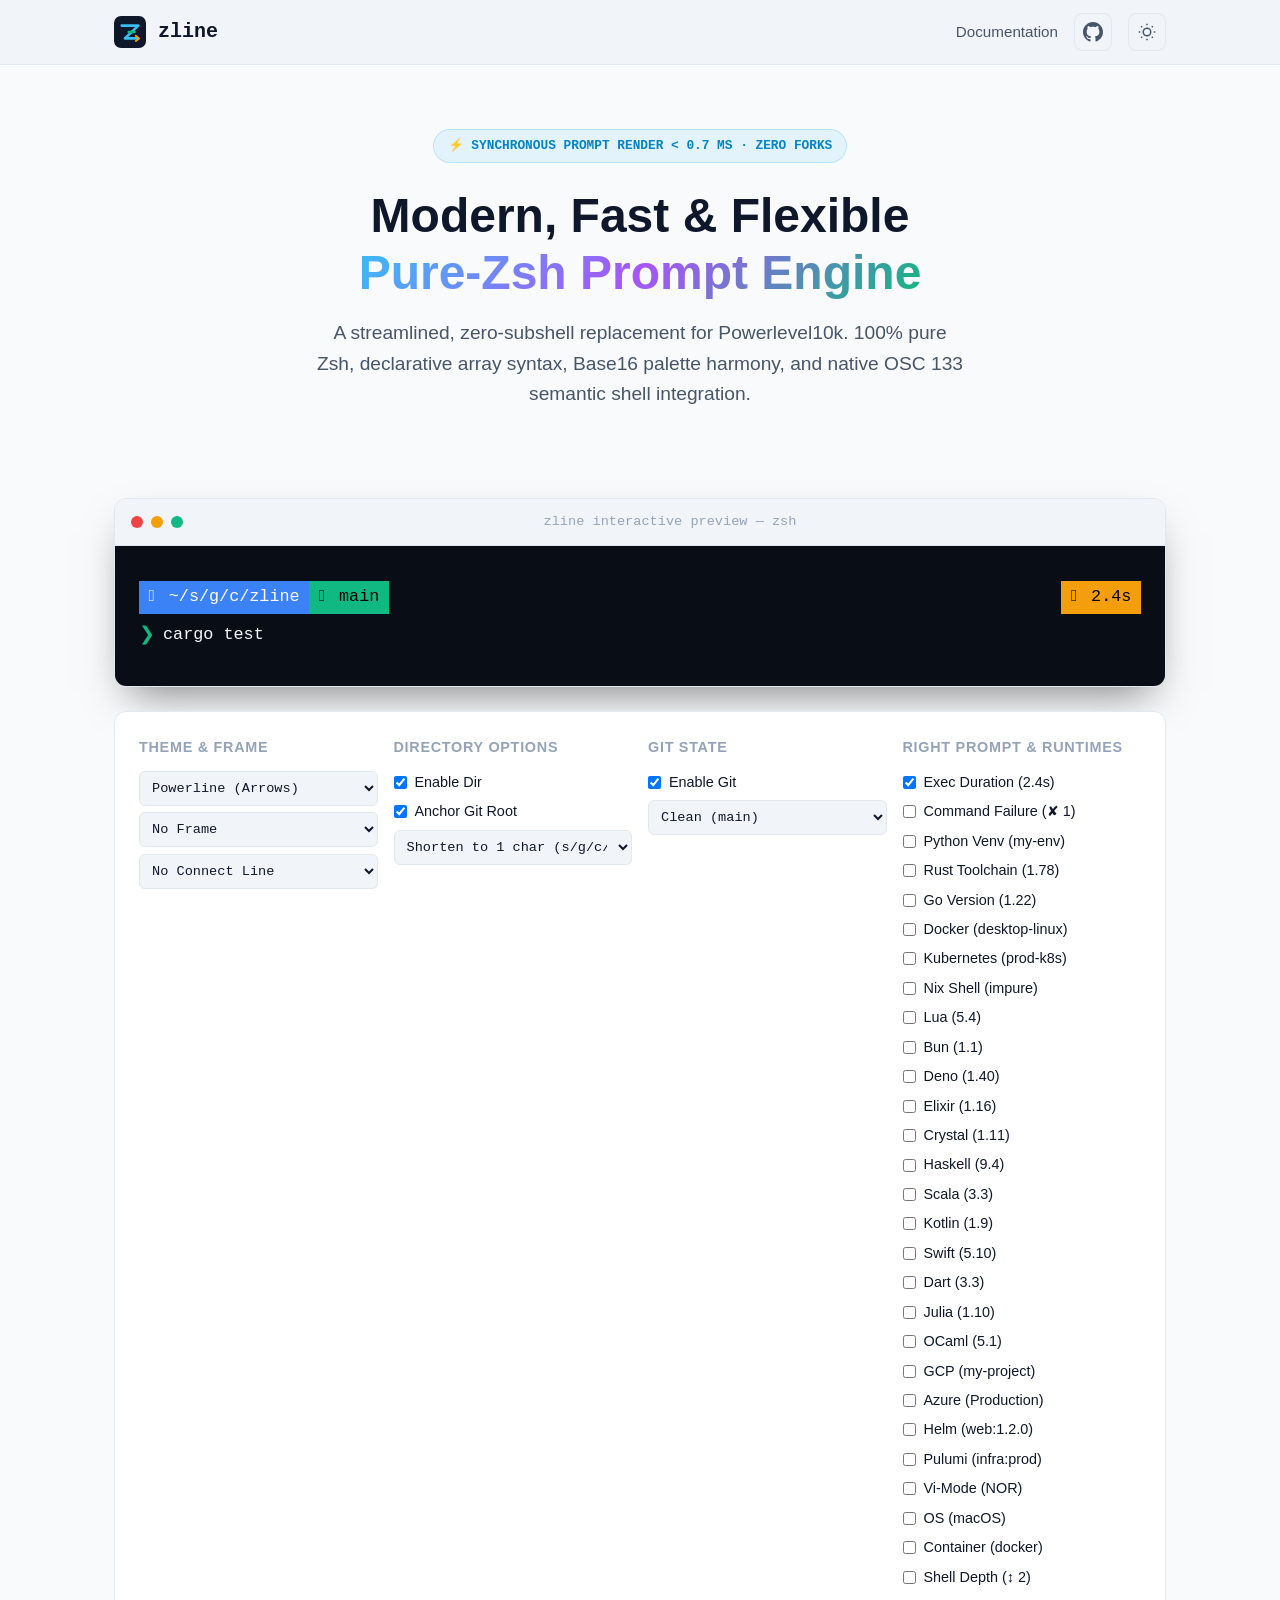
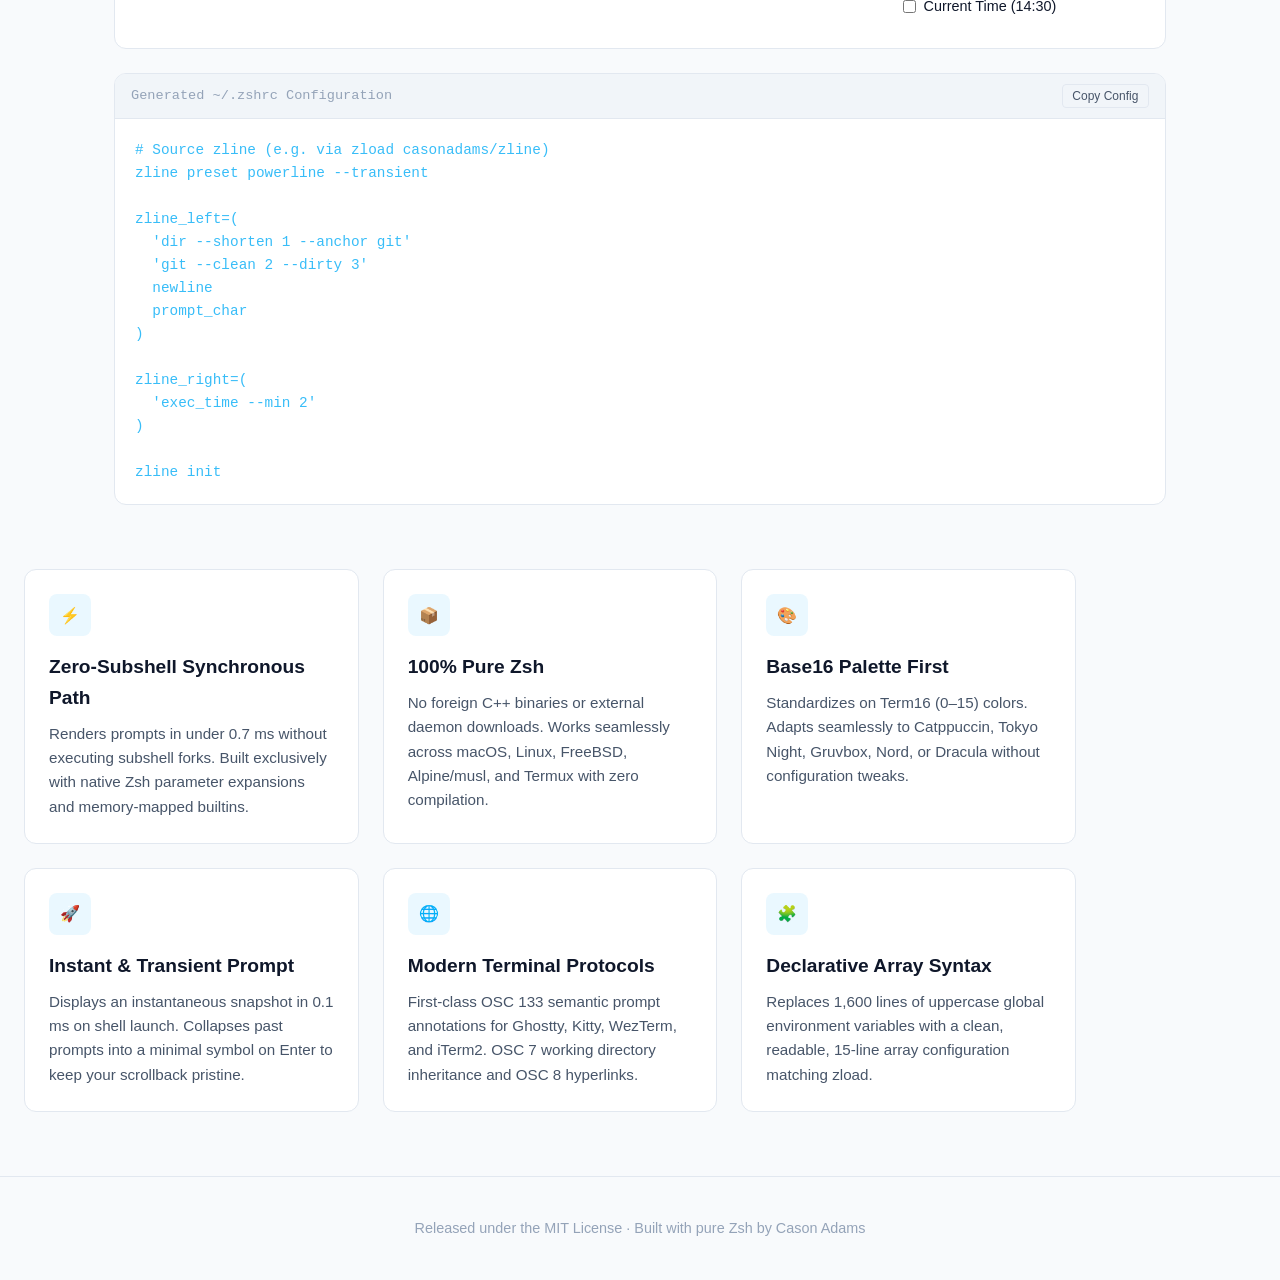
==== www/index.html @ 94952687 "feat(segments): implement helm and pulumi cloud-native infrastructure segments" ====
<!DOCTYPE html>
<html lang="en" data-theme="dark">
<head>
  <meta charset="UTF-8">
  <meta name="viewport" content="width=device-width, initial-scale=1.0">
  <title>zline · Fast, Modern, Pure-Zsh Prompt Engine</title>
  <meta name="description" content="Ultra-fast, flexible, pure-Zsh replacement for Powerlevel10k. Sub-millisecond synchronous rendering, zero subshell forks, Base16 palette, declarative zload-style config, and native OSC 133/7/8 integration.">
  <link rel="icon" type="image/svg+xml" href="favicon.svg">
  <link rel="stylesheet" href="css/style.css">
  <script>
    (function() {
      const saved = localStorage.getItem("zline:theme");
      const prefersDark = window.matchMedia("(prefers-color-scheme: dark)").matches;
      document.documentElement.dataset.theme = saved || (prefersDark ? "dark" : "light");
    })();
  </script>
</head>
<body>
  <!-- Navigation -->
  <nav class="navbar">
    <div class="container navbar-inner">
      <a href="#" class="brand">
        <svg class="brand-icon" viewBox="0 0 100 100" fill="none">
          <rect width="100" height="100" rx="22" fill="#0f172a"/>
          <path d="M24 30H76L34 70H76" stroke="#38bdf8" stroke-width="8" stroke-linecap="round" stroke-linejoin="round"/>
          <path d="M46 50L64 50" stroke="#10b981" stroke-width="8" stroke-linecap="round"/>
          <path d="M68 62L78 70L68 78" stroke="#f59e0b" stroke-width="6" stroke-linecap="round" stroke-linejoin="round"/>
        </svg>
        <span>zline</span>
      </a>

      <div class="nav-actions">
        <a href="docs.html" class="nav-link">Documentation</a>
        <a href="https://github.com/casonadams/zline" target="_blank" rel="noopener" class="btn-icon" aria-label="GitHub">
          <svg width="20" height="20" viewBox="0 0 24 24" fill="currentColor"><path d="M12 0c-6.626 0-12 5.373-12 12 0 5.302 3.438 9.8 8.207 11.387.599.111.793-.261.793-.577v-2.234c-3.338.726-4.033-1.416-4.033-1.416-.546-1.387-1.333-1.756-1.333-1.756-1.089-.745.083-.729.083-.729 1.205.084 1.839 1.237 1.839 1.237 1.07 1.834 2.807 1.304 3.492.997.107-.775.418-1.305.762-1.604-2.665-.305-5.467-1.334-5.467-5.931 0-1.311.469-2.381 1.236-3.221-.124-.303-.535-1.524.117-3.176 0 0 1.008-.322 3.301 1.23.957-.266 1.983-.399 3.003-.404 1.02.005 2.047.138 3.006.404 2.291-1.552 3.297-1.23 3.297-1.23.653 1.653.242 2.874.118 3.176.77.84 1.235 1.911 1.235 3.221 0 4.609-2.807 5.624-5.479 5.921.43.372.823 1.102.823 2.222v3.293c0 .319.192.694.801.576 4.765-1.589 8.199-6.086 8.199-11.386 0-6.627-5.373-12-12-12z"/></svg>
        </a>
        <button id="themeToggle" class="btn-icon" aria-label="Toggle Theme">
          <svg width="18" height="18" viewBox="0 0 24 24" fill="none" stroke="currentColor" stroke-width="2"><circle cx="12" cy="12" r="5"/><line x1="12" y1="1" x2="12" y2="3"/><line x1="12" y1="21" x2="12" y2="23"/><line x1="4.22" y1="4.22" x2="5.64" y2="5.64"/><line x1="18.36" y1="18.36" x2="19.78" y2="19.78"/><line x1="1" y1="12" x2="3" y2="12"/><line x1="21" y1="12" x2="23" y2="12"/><line x1="4.22" y1="19.78" x2="5.64" y2="18.36"/><line x1="18.36" y1="5.64" x2="19.78" y2="4.22"/></svg>
        </button>
      </div>
    </div>
  </nav>

  <!-- Hero Section -->
  <header class="hero">
    <div class="container">
      <div class="badge">
        <span>⚡ SYNCHRONOUS PROMPT RENDER &lt; 0.7 MS · ZERO FORKS</span>
      </div>
      <h1>
        Modern, Fast & Flexible<br>
        <span class="gradient-text">Pure-Zsh Prompt Engine</span>
      </h1>
      <p>
        A streamlined, zero-subshell replacement for Powerlevel10k. 100% pure Zsh, declarative array syntax, Base16 palette harmony, and native OSC 133 semantic shell integration.
      </p>
    </div>
  </header>

  <!-- Interactive Prompt Playground -->
  <section class="playground-section container">
    <div class="terminal-window">
      <div class="terminal-bar">
        <span class="dot dot-red"></span>
        <span class="dot dot-yellow"></span>
        <span class="dot dot-green"></span>
        <span class="terminal-title">zline interactive preview — zsh</span>
      </div>
      <div class="terminal-body" id="promptPreview">
        <!-- Rendered dynamically via JS -->
      </div>
    </div>

    <!-- Playground Controls -->
    <div class="controls-grid">
      <div class="control-group">
        <h3>Theme & Frame</h3>
        <select id="presetSelect">
          <option value="powerline" selected>Powerline (Arrows)</option>
          <option value="lean">Lean (Flat & Minimal)</option>
          <option value="rainbow">Rainbow (High Contrast)</option>
          <option value="pure">Pure (Clean 2-Line)</option>
        </select>
        <select id="frameSelect" style="margin-top:0.4rem;">
          <option value="none" selected>No Frame</option>
          <option value="left">Left Frame (╭─ ╰─)</option>
          <option value="full">Full Frame</option>
        </select>
        <select id="connectSelect" style="margin-top:0.4rem;">
          <option value="none" selected>No Connect Line</option>
          <option value="dots">Dots (····)</option>
          <option value="line">Solid Line (───)</option>
        </select>
      </div>

      <div class="control-group">
        <h3>Directory Options</h3>
        <label><input type="checkbox" id="optDir" checked> Enable Dir</label>
        <label><input type="checkbox" id="optAnchor" checked> Anchor Git Root</label>
        <select id="dirShorten">
          <option value="1" selected>Shorten to 1 char (s/g/c/zline)</option>
          <option value="0">Full Path (no shortening)</option>
          <option value="2">Prefix 2 chars (sr/gi/ca/zline)</option>
        </select>
      </div>

      <div class="control-group">
        <h3>Git State</h3>
        <label><input type="checkbox" id="optGit" checked> Enable Git</label>
        <select id="gitState">
          <option value="clean" selected>Clean (main)</option>
          <option value="dirty">Dirty (+1 !2 ?1)</option>
          <option value="ahead">Ahead of remote (main ⇡2)</option>
        </select>
      </div>

      <div class="control-group">
        <h3>Right Prompt & Runtimes</h3>
        <label><input type="checkbox" id="optExec" checked> Exec Duration (2.4s)</label>
        <label><input type="checkbox" id="optStatus"> Command Failure (✘ 1)</label>
        <label><input type="checkbox" id="optVenv"> Python Venv (my-env)</label>
        <label><input type="checkbox" id="optRust"> Rust Toolchain (1.78)</label>
        <label><input type="checkbox" id="optGo"> Go Version (1.22)</label>
        <label><input type="checkbox" id="optDocker"> Docker (desktop-linux)</label>
        <label><input type="checkbox" id="optK8s"> Kubernetes (prod-k8s)</label>
        <label><input type="checkbox" id="optNix"> Nix Shell (impure)</label>
        <label><input type="checkbox" id="optLua"> Lua (5.4)</label>
        <label><input type="checkbox" id="optBun"> Bun (1.1)</label>
        <label><input type="checkbox" id="optDeno"> Deno (1.40)</label>
        <label><input type="checkbox" id="optElixir"> Elixir (1.16)</label>
        <label><input type="checkbox" id="optCrystal"> Crystal (1.11)</label>
        <label><input type="checkbox" id="optHaskell"> Haskell (9.4)</label>
        <label><input type="checkbox" id="optScala"> Scala (3.3)</label>
        <label><input type="checkbox" id="optKotlin"> Kotlin (1.9)</label>
        <label><input type="checkbox" id="optSwift"> Swift (5.10)</label>
        <label><input type="checkbox" id="optDart"> Dart (3.3)</label>
        <label><input type="checkbox" id="optJulia"> Julia (1.10)</label>
        <label><input type="checkbox" id="optOcaml"> OCaml (5.1)</label>
        <label><input type="checkbox" id="optGcp"> GCP (my-project)</label>
        <label><input type="checkbox" id="optAzure"> Azure (Production)</label>
        <label><input type="checkbox" id="optHelm"> Helm (web:1.2.0)</label>
        <label><input type="checkbox" id="optPulumi"> Pulumi (infra:prod)</label>
        <label><input type="checkbox" id="optViMode"> Vi-Mode (NOR)</label>
        <label><input type="checkbox" id="optOs"> OS (macOS)</label>
        <label><input type="checkbox" id="optContainer"> Container (docker)</label>
        <label><input type="checkbox" id="optShlvl"> Shell Depth (↕ 2)</label>
        <label><input type="checkbox" id="optTime"> Current Time (14:30)</label>
      </div>
    </div>

    <!-- Generated Config Output -->
    <div class="code-box">
      <div class="code-header">
        <span>Generated ~/.zshrc Configuration</span>
        <button class="copy-btn" id="copyBtn">Copy Config</button>
      </div>
      <div class="code-content" id="configCode"></div>
    </div>
  </section>

  <!-- Features Grid -->
  <section class="container features-grid">
    <div class="feature-card">
      <div class="feature-icon">⚡</div>
      <h3>Zero-Subshell Synchronous Path</h3>
      <p>Renders prompts in under 0.7 ms without executing subshell forks. Built exclusively with native Zsh parameter expansions and memory-mapped builtins.</p>
    </div>

    <div class="feature-card">
      <div class="feature-icon">📦</div>
      <h3>100% Pure Zsh</h3>
      <p>No foreign C++ binaries or external daemon downloads. Works seamlessly across macOS, Linux, FreeBSD, Alpine/musl, and Termux with zero compilation.</p>
    </div>

    <div class="feature-card">
      <div class="feature-icon">🎨</div>
      <h3>Base16 Palette First</h3>
      <p>Standardizes on Term16 (0–15) colors. Adapts seamlessly to Catppuccin, Tokyo Night, Gruvbox, Nord, or Dracula without configuration tweaks.</p>
    </div>

    <div class="feature-card">
      <div class="feature-icon">🚀</div>
      <h3>Instant & Transient Prompt</h3>
      <p>Displays an instantaneous snapshot in 0.1 ms on shell launch. Collapses past prompts into a minimal symbol on Enter to keep your scrollback pristine.</p>
    </div>

    <div class="feature-card">
      <div class="feature-icon">🌐</div>
      <h3>Modern Terminal Protocols</h3>
      <p>First-class OSC 133 semantic prompt annotations for Ghostty, Kitty, WezTerm, and iTerm2. OSC 7 working directory inheritance and OSC 8 hyperlinks.</p>
    </div>

    <div class="feature-card">
      <div class="feature-icon">🧩</div>
      <h3>Declarative Array Syntax</h3>
      <p>Replaces 1,600 lines of uppercase global environment variables with a clean, readable, 15-line array configuration matching zload.</p>
    </div>
  </section>

  <!-- Footer -->
  <footer>
    <div class="container">
      <p>Released under the MIT License · Built with pure Zsh by Cason Adams</p>
    </div>
  </footer>

  <!-- Playground Script -->
  <script>
    const themeToggle = document.getElementById("themeToggle");
    themeToggle.addEventListener("click", () => {
      const current = document.documentElement.dataset.theme;
      const next = current === "dark" ? "light" : "dark";
      document.documentElement.dataset.theme = next;
      localStorage.setItem("zline:theme", next);
    });

    const presetSelect = document.getElementById("presetSelect");
    const frameSelect = document.getElementById("frameSelect");
    const connectSelect = document.getElementById("connectSelect");
    const optDir = document.getElementById("optDir");
    const optAnchor = document.getElementById("optAnchor");
    const dirShorten = document.getElementById("dirShorten");
    const optGit = document.getElementById("optGit");
    const gitState = document.getElementById("gitState");
    const optExec = document.getElementById("optExec");
    const optStatus = document.getElementById("optStatus");
    const optVenv = document.getElementById("optVenv");
    const optRust = document.getElementById("optRust");
    const optGo = document.getElementById("optGo");
    const optDocker = document.getElementById("optDocker");
    const optK8s = document.getElementById("optK8s");
    const optNix = document.getElementById("optNix");
    const optLua = document.getElementById("optLua");
    const optBun = document.getElementById("optBun");
    const optDeno = document.getElementById("optDeno");
    const optElixir = document.getElementById("optElixir");
    const optCrystal = document.getElementById("optCrystal");
    const optHaskell = document.getElementById("optHaskell");
    const optScala = document.getElementById("optScala");
    const optKotlin = document.getElementById("optKotlin");
    const optSwift = document.getElementById("optSwift");
    const optDart = document.getElementById("optDart");
    const optJulia = document.getElementById("optJulia");
    const optOcaml = document.getElementById("optOcaml");
    const optGcp = document.getElementById("optGcp");
    const optAzure = document.getElementById("optAzure");
    const optHelm = document.getElementById("optHelm");
    const optPulumi = document.getElementById("optPulumi");
    const optViMode = document.getElementById("optViMode");
    const optOs = document.getElementById("optOs");
    const optContainer = document.getElementById("optContainer");
    const optShlvl = document.getElementById("optShlvl");
    const optTime = document.getElementById("optTime");
    const promptPreview = document.getElementById("promptPreview");
    const configCode = document.getElementById("configCode");
    const copyBtn = document.getElementById("copyBtn");

    function updatePreview() {
      const preset = presetSelect.value;
      const isPowerline = preset === "powerline" || preset === "rainbow";
      const isLean = preset === "lean" || preset === "pure";

      let dirText = "~/src/github.com/casonadams/zline";
      if (dirShorten.value === "1") {
        dirText = optAnchor.checked ? "~/s/g/c/zline" : "~/s/g/c/z";
      } else if (dirShorten.value === "2") {
        dirText = optAnchor.checked ? "~/sr/gi/ca/zline" : "~/sr/gi/ca/zl";
      }

      let gitText = "main";
      let gitClass = "";
      if (gitState.value === "dirty") {
        gitText = "main +1 !2 ?1";
        gitClass = "dirty";
      } else if (gitState.value === "ahead") {
        gitText = "main ⇡2";
      }

      let leftHtml = "";
      let rightHtml = "";

      if (isPowerline) {
        if (optDir.checked) {
          leftHtml += `<span class="seg seg-dir">  ${dirText}</span>`;
        }
        if (optGit.checked) {
          leftHtml += `<span class="seg seg-git ${gitClass}">  ${gitText}</span>`;
        }
        if (optRust.checked) {
          rightHtml += `<span class="seg" style="background:#ef4444;color:#fff">🦀 1.78</span>`;
        }
        if (optGo.checked) {
          rightHtml += `<span class="seg" style="background:#06b6d4;color:#000">🐹 1.22</span>`;
        }
        if (optVenv.checked) {
          rightHtml += `<span class="seg seg-venv">🐍 my-env</span>`;
        }
        if (optDocker.checked) {
          rightHtml += `<span class="seg" style="background:#3b82f6;color:#fff">󰡨 swarm</span>`;
        }
        if (optK8s.checked) {
          rightHtml += `<span class="seg" style="background:#06b6d4;color:#000">⎈ prod-k8s</span>`;
        }
        if (optNix.checked) {
          rightHtml += `<span class="seg" style="background:#06b6d4;color:#000"> impure</span>`;
        }
        if (optLua.checked) {
          rightHtml += `<span class="seg" style="background:#3b82f6;color:#fff"> 5.4</span>`;
        }
        if (optBun.checked) {
          rightHtml += `<span class="seg" style="background:#f1f5f9;color:#000">🥟 1.1</span>`;
        }
        if (optDeno.checked) {
          rightHtml += `<span class="seg" style="background:#10b981;color:#000">🦕 1.40</span>`;
        }
        if (optElixir.checked) {
          rightHtml += `<span class="seg" style="background:#a855f7;color:#fff"> 1.16</span>`;
        }
        if (optCrystal.checked) {
          rightHtml += `<span class="seg" style="background:#f1f5f9;color:#000"> 1.11</span>`;
        }
        if (optHaskell.checked) {
          rightHtml += `<span class="seg" style="background:#a855f7;color:#fff"> 9.4</span>`;
        }
        if (optScala.checked) {
          rightHtml += `<span class="seg" style="background:#ef4444;color:#fff"> 3.3</span>`;
        }
        if (optKotlin.checked) {
          rightHtml += `<span class="seg" style="background:#c084fc;color:#000">󱈙 1.9</span>`;
        }
        if (optSwift.checked) {
          rightHtml += `<span class="seg" style="background:#ef4444;color:#fff"> 5.10</span>`;
        }
        if (optDart.checked) {
          rightHtml += `<span class="seg" style="background:#38bdf8;color:#000"> 3.3</span>`;
        }
        if (optJulia.checked) {
          rightHtml += `<span class="seg" style="background:#c084fc;color:#fff"> 1.10</span>`;
        }
        if (optOcaml.checked) {
          rightHtml += `<span class="seg" style="background:#eab308;color:#000"> 5.1</span>`;
        }
        if (optGcp.checked) {
          rightHtml += `<span class="seg" style="background:#3b82f6;color:#fff">󱇶 my-project</span>`;
        }
        if (optAzure.checked) {
          rightHtml += `<span class="seg" style="background:#06b6d4;color:#000">󰠅 Production</span>`;
        }
        if (optHelm.checked) {
          rightHtml += `<span class="seg" style="background:#06b6d4;color:#000">⎈ web:1.2.0</span>`;
        }
        if (optPulumi.checked) {
          rightHtml += `<span class="seg" style="background:#a855f7;color:#fff"> infra:prod</span>`;
        }
        if (optViMode.checked) {
          rightHtml += `<span class="seg" style="background:#eab308;color:#000">NOR</span>`;
        }
        if (optOs.checked) {
          rightHtml += `<span class="seg" style="background:#f1f5f9;color:#000"></span>`;
        }
        if (optContainer.checked) {
          rightHtml += `<span class="seg" style="background:#06b6d4;color:#000">⬢ docker</span>`;
        }
        if (optShlvl.checked) {
          rightHtml += `<span class="seg" style="background:#eab308;color:#000">↕ 2</span>`;
        }
        if (optStatus.checked) {
          rightHtml += `<span class="seg seg-status">✘ 1</span>`;
        }
        if (optExec.checked) {
          rightHtml += `<span class="seg seg-exec"> 2.4s</span>`;
        }
        if (optTime.checked) {
          rightHtml += `<span class="seg" style="background:#1e293b;color:#fff"> 14:30</span>`;
        }
      } else {
        if (optDir.checked) {
          leftHtml += `<span style="color:#38bdf8"> ${dirText}</span> `;
        }
        if (optGit.checked) {
          const col = gitClass === "dirty" ? "#f59e0b" : "#10b981";
          leftHtml += `<span style="color:${col}"> ${gitText}</span> `;
        }
        if (optRust.checked) {
          rightHtml += `<span style="color:#ef4444">🦀 1.78</span> `;
        }
        if (optGo.checked) {
          rightHtml += `<span style="color:#06b6d4">🐹 1.22</span> `;
        }
        if (optVenv.checked) {
          rightHtml += `<span style="color:#a855f7">🐍 my-env</span> `;
        }
        if (optDocker.checked) {
          rightHtml += `<span style="color:#38bdf8">󰡨 swarm</span> `;
        }
        if (optK8s.checked) {
          rightHtml += `<span style="color:#06b6d4">⎈ prod-k8s</span> `;
        }
        if (optNix.checked) {
          rightHtml += `<span style="color:#06b6d4"> impure</span> `;
        }
        if (optLua.checked) {
          rightHtml += `<span style="color:#38bdf8"> 5.4</span> `;
        }
        if (optBun.checked) {
          rightHtml += `<span style="color:#f8fafc">🥟 1.1</span> `;
        }
        if (optDeno.checked) {
          rightHtml += `<span style="color:#10b981">🦕 1.40</span> `;
        }
        if (optElixir.checked) {
          rightHtml += `<span style="color:#c084fc"> 1.16</span> `;
        }
        if (optCrystal.checked) {
          rightHtml += `<span style="color:#f8fafc"> 1.11</span> `;
        }
        if (optHaskell.checked) {
          rightHtml += `<span style="color:#c084fc"> 9.4</span> `;
        }
        if (optScala.checked) {
          rightHtml += `<span style="color:#ef4444"> 3.3</span> `;
        }
        if (optKotlin.checked) {
          rightHtml += `<span style="color:#d8b4fe">󱈙 1.9</span> `;
        }
        if (optSwift.checked) {
          rightHtml += `<span style="color:#ef4444"> 5.10</span> `;
        }
        if (optDart.checked) {
          rightHtml += `<span style="color:#38bdf8"> 3.3</span> `;
        }
        if (optJulia.checked) {
          rightHtml += `<span style="color:#c084fc"> 1.10</span> `;
        }
        if (optOcaml.checked) {
          rightHtml += `<span style="color:#eab308"> 5.1</span> `;
        }
        if (optGcp.checked) {
          rightHtml += `<span style="color:#38bdf8">󱇶 my-project</span> `;
        }
        if (optAzure.checked) {
          rightHtml += `<span style="color:#06b6d4">󰠅 Production</span> `;
        }
        if (optHelm.checked) {
          rightHtml += `<span style="color:#38bdf8">⎈ web:1.2.0</span> `;
        }
        if (optPulumi.checked) {
          rightHtml += `<span style="color:#c084fc"> infra:prod</span> `;
        }
        if (optViMode.checked) {
          rightHtml += `<span style="color:#eab308">NOR</span> `;
        }
        if (optOs.checked) {
          rightHtml += `<span style="color:#f8fafc"></span> `;
        }
        if (optContainer.checked) {
          rightHtml += `<span style="color:#06b6d4">⬢ docker</span> `;
        }
        if (optShlvl.checked) {
          rightHtml += `<span style="color:#eab308">↕ 2</span> `;
        }
        if (optStatus.checked) {
          rightHtml += `<span style="color:#ef4444">✘ 1</span> `;
        }
        if (optExec.checked) {
          rightHtml += `<span style="color:#f59e0b"> 2.4s</span> `;
        }
        if (optTime.checked) {
          rightHtml += `<span style="color:#94a3b8"> 14:30</span> `;
        }
      }

      let frameTop = "";
      let frameBot = "";
      if (frameSelect.value === "left" || frameSelect.value === "full") {
        frameTop = `<span style="color:#64748b">╭─ </span>`;
        frameBot = `<span style="color:#64748b">╰─ </span>`;
      }

      let connectHtml = "";
      if (connectSelect.value === "dots") {
        connectHtml = `<span style="flex-grow:1;border-bottom:2px dotted #64748b;margin:0 0.75rem;"></span>`;
      } else if (connectSelect.value === "line") {
        connectHtml = `<span style="flex-grow:1;border-bottom:1px solid #64748b;margin:0 0.75rem;"></span>`;
      }

      const charClass = optStatus.checked ? "prompt-char error" : "prompt-char";
      const charSym = "❯";

      promptPreview.innerHTML = `
        <div class="prompt-line-top">
          <div class="prompt-left">${frameTop}${leftHtml}</div>
          ${connectHtml}
          <div class="prompt-right">${rightHtml}</div>
        </div>
        <div style="display:flex;align-items:center;">
          ${frameBot}
          <span class="${charClass}">${charSym}</span>
          <span style="color:#f8fafc">cargo test</span>
        </div>
      `;

      // Generate config code
      let leftSegs = [];
      if (optDir.checked) {
        let d = `dir --shorten ${dirShorten.value}`;
        if (optAnchor.checked) d += " --anchor git";
        leftSegs.push(`'${d}'`);
      }
      if (optGit.checked) leftSegs.push("'git --clean 2 --dirty 3'");
      leftSegs.push("newline");
      leftSegs.push("prompt_char");

      let rightSegs = [];
      if (optRust.checked) rightSegs.push("rust");
      if (optGo.checked) rightSegs.push("golang");
      if (optVenv.checked) rightSegs.push("venv");
      if (optDocker.checked) rightSegs.push("docker");
      if (optK8s.checked) rightSegs.push("k8s");
      if (optNix.checked) rightSegs.push("nix_shell");
      if (optLua.checked) rightSegs.push("lua");
      if (optBun.checked) rightSegs.push("bun");
      if (optDeno.checked) rightSegs.push("deno");
      if (optElixir.checked) rightSegs.push("elixir");
      if (optCrystal.checked) rightSegs.push("crystal");
      if (optHaskell.checked) rightSegs.push("haskell");
      if (optScala.checked) rightSegs.push("scala");
      if (optKotlin.checked) rightSegs.push("kotlin");
      if (optSwift.checked) rightSegs.push("swift");
      if (optDart.checked) rightSegs.push("dart");
      if (optJulia.checked) rightSegs.push("julia");
      if (optOcaml.checked) rightSegs.push("ocaml");
      if (optGcp.checked) rightSegs.push("gcp");
      if (optAzure.checked) rightSegs.push("azure");
      if (optHelm.checked) rightSegs.push("helm");
      if (optPulumi.checked) rightSegs.push("pulumi");
      if (optViMode.checked) rightSegs.push("'vi_mode --hide-insert'");
      if (optOs.checked) rightSegs.push("os");
      if (optContainer.checked) rightSegs.push("container");
      if (optShlvl.checked) rightSegs.push("shlvl");
      if (optStatus.checked) rightSegs.push("'status --hide-zero'");
      if (optExec.checked) rightSegs.push("'exec_time --min 2'");
      if (optTime.checked) rightSegs.push("time");

      let flags = ["--transient"];
      if (frameSelect.value !== "none") flags.push(`--frame ${frameSelect.value}`);
      if (connectSelect.value === "dots") flags.push('--connect "·"');
      if (connectSelect.value === "line") flags.push('--connect "─"');

      const code = `# Source zline (e.g. via zload casonadams/zline)
zline preset ${preset} ${flags.join(" ")}

zline_left=(
  ${leftSegs.join("\n  ")}
)

zline_right=(
  ${rightSegs.join("\n  ")}
)

zline init`;

      configCode.textContent = code;
    }

    [presetSelect, frameSelect, connectSelect, optDir, optAnchor, dirShorten, optGit, gitState, optExec, optStatus, optVenv, optRust, optGo, optDocker, optK8s, optNix, optLua, optBun, optDeno, optElixir, optCrystal, optHaskell, optScala, optKotlin, optSwift, optDart, optJulia, optOcaml, optGcp, optAzure, optHelm, optPulumi, optViMode, optOs, optContainer, optShlvl, optTime].forEach(el => {
      el.addEventListener("change", updatePreview);
    });

    copyBtn.addEventListener("click", () => {
      navigator.clipboard.writeText(configCode.textContent).then(() => {
        copyBtn.textContent = "Copied!";
        setTimeout(() => { copyBtn.textContent = "Copy Config"; }, 2000);
      });
    });

    updatePreview();
  </script>
</body>
</html>
---- www/css/style.css ----
:root {
  --font-mono: ui-monospace, SFMono-Regular, Menlo, Monaco, Consolas, "Liberation Mono", monospace;
  --font-sans: -apple-system, BlinkMacSystemFont, "Segoe UI", Roboto, Helvetica, Arial, sans-serif;

  --bg-primary: #0b0f19;
  --bg-secondary: #111827;
  --bg-card: #162032;
  --border-color: #1f293d;
  --text-primary: #f8fafc;
  --text-secondary: #94a3b8;
  --text-muted: #64748b;
  --accent: #38bdf8;
  --accent-hover: #0ea5e9;

  --ansi-black: #1e293b;
  --ansi-red: #ef4444;
  --ansi-green: #10b981;
  --ansi-yellow: #f59e0b;
  --ansi-blue: #3b82f6;
  --ansi-magenta: #a855f7;
  --ansi-cyan: #06b6d4;
  --ansi-white: #f8fafc;
}

[data-theme="light"] {
  --bg-primary: #f8fafc;
  --bg-secondary: #f1f5f9;
  --bg-card: #ffffff;
  --border-color: #e2e8f0;
  --text-primary: #0f172a;
  --text-secondary: #475569;
  --text-muted: #94a3b8;
  --accent: #0284c7;
  --accent-hover: #0369a1;

  --ansi-black: #e2e8f0;
  --ansi-white: #0f172a;
}

* { box-sizing: border-box; margin: 0; padding: 0; }
body {
  font-family: var(--font-sans);
  background-color: var(--bg-primary);
  color: var(--text-primary);
  line-height: 1.6;
  -webkit-font-smoothing: antialiased;
}

.container { max-width: 1100px; margin: 0 auto; padding: 0 1.5rem; }

/* Navbar */
.navbar {
  border-bottom: 1px solid var(--border-color);
  background: var(--bg-secondary);
  position: sticky;
  top: 0;
  z-index: 100;
}
.navbar-inner {
  display: flex;
  justify-content: space-between;
  align-items: center;
  height: 4rem;
}
.brand {
  display: flex;
  align-items: center;
  gap: 0.75rem;
  font-size: 1.25rem;
  font-weight: 700;
  text-decoration: none;
  color: var(--text-primary);
  font-family: var(--font-mono);
}
.brand-icon { width: 32px; height: 32px; }
.nav-actions { display: flex; align-items: center; gap: 1rem; }
.nav-link { color: var(--text-secondary); text-decoration: none; font-weight: 500; font-size: 0.95rem; }
.nav-link:hover { color: var(--accent); }
.btn-icon {
  background: transparent;
  border: 1px solid var(--border-color);
  color: var(--text-secondary);
  border-radius: 8px;
  width: 38px;
  height: 38px;
  display: flex;
  align-items: center;
  justify-content: center;
  cursor: pointer;
  transition: all 0.2s;
}
.btn-icon:hover { color: var(--text-primary); border-color: var(--accent); }

/* Hero */
.hero { padding: 4rem 0 3rem; text-align: center; }
.badge {
  display: inline-flex;
  align-items: center;
  gap: 0.5rem;
  padding: 0.35rem 0.85rem;
  background: rgba(56, 189, 248, 0.1);
  border: 1px solid rgba(56, 189, 248, 0.25);
  border-radius: 9999px;
  color: var(--accent);
  font-size: 0.8rem;
  font-weight: 600;
  font-family: var(--font-mono);
  margin-bottom: 1.5rem;
}
.hero h1 { font-size: 3rem; font-weight: 800; line-height: 1.2; margin-bottom: 1rem; }
.gradient-text {
  background: linear-gradient(135deg, #38bdf8 0%, #a855f7 50%, #10b981 100%);
  -webkit-background-clip: text;
  -webkit-text-fill-color: transparent;
}
.hero p {
  font-size: 1.2rem;
  color: var(--text-secondary);
  max-width: 650px;
  margin: 0 auto 2.5rem;
}

/* Interactive Playground */
.playground-section { margin-bottom: 4rem; }
.terminal-window {
  background: var(--bg-card);
  border: 1px solid var(--border-color);
  border-radius: 12px;
  overflow: hidden;
  box-shadow: 0 20px 40px -15px rgba(0, 0, 0, 0.5);
  margin-bottom: 1.5rem;
}
.terminal-bar {
  background: var(--bg-secondary);
  padding: 0.75rem 1rem;
  display: flex;
  align-items: center;
  gap: 0.5rem;
  border-bottom: 1px solid var(--border-color);
}
.dot { width: 12px; height: 12px; border-radius: 50%; }
.dot-red { background: #ef4444; }
.dot-yellow { background: #f59e0b; }
.dot-green { background: #10b981; }
.terminal-title {
  margin: 0 auto;
  font-family: var(--font-mono);
  font-size: 0.85rem;
  color: var(--text-muted);
}
.terminal-body {
  padding: 1.5rem;
  font-family: var(--font-mono);
  font-size: 1.05rem;
  min-height: 140px;
  display: flex;
  flex-direction: column;
  justify-content: center;
  background: #090d16;
}

/* Powerline Segments CSS */
.prompt-line-top {
  display: flex;
  align-items: center;
  justify-content: space-between;
  margin-bottom: 0.35rem;
}
.prompt-left, .prompt-right { display: flex; align-items: center; }
.seg {
  padding: 0.2rem 0.6rem;
  display: inline-flex;
  align-items: center;
  gap: 0.35rem;
  font-weight: 500;
  position: relative;
}
.seg-dir { background: var(--ansi-blue); color: #ffffff; }
.seg-git { background: var(--ansi-green); color: #000000; }
.seg-git.dirty { background: var(--ansi-yellow); color: #000000; }
.seg-venv { background: var(--ansi-magenta); color: #ffffff; }
.seg-status { background: var(--ansi-red); color: #ffffff; }
.seg-exec { background: var(--ansi-yellow); color: #000000; }

.prompt-char {
  color: var(--ansi-green);
  font-size: 1.2rem;
  margin-right: 0.5rem;
}
.prompt-char.error { color: var(--ansi-red); }

/* Controls Grid */
.controls-grid {
  display: grid;
  grid-template-columns: repeat(auto-fit, minmax(220px, 1fr));
  gap: 1rem;
  background: var(--bg-card);
  padding: 1.5rem;
  border-radius: 12px;
  border: 1px solid var(--border-color);
  margin-bottom: 1.5rem;
}
.control-group h3 {
  font-size: 0.9rem;
  text-transform: uppercase;
  letter-spacing: 0.05em;
  color: var(--text-muted);
  margin-bottom: 0.75rem;
}
.control-group label {
  display: flex;
  align-items: center;
  gap: 0.5rem;
  font-size: 0.9rem;
  margin-bottom: 0.4rem;
  cursor: pointer;
}
.control-group select, .control-group input[type="text"] {
  width: 100%;
  padding: 0.5rem;
  background: var(--bg-secondary);
  border: 1px solid var(--border-color);
  color: var(--text-primary);
  border-radius: 6px;
  font-family: var(--font-mono);
  font-size: 0.85rem;
}

/* Code Snippet Box */
.code-box {
  background: var(--bg-card);
  border: 1px solid var(--border-color);
  border-radius: 12px;
  position: relative;
  overflow: hidden;
}
.code-header {
  padding: 0.6rem 1rem;
  background: var(--bg-secondary);
  display: flex;
  justify-content: space-between;
  align-items: center;
  border-bottom: 1px solid var(--border-color);
  font-size: 0.85rem;
  font-family: var(--font-mono);
  color: var(--text-muted);
}
.copy-btn {
  background: transparent;
  border: 1px solid var(--border-color);
  color: var(--text-secondary);
  padding: 0.25rem 0.6rem;
  border-radius: 4px;
  font-size: 0.75rem;
  cursor: pointer;
}
.copy-btn:hover { border-color: var(--accent); color: var(--text-primary); }
.code-content {
  padding: 1.25rem;
  font-family: var(--font-mono);
  font-size: 0.9rem;
  overflow-x: auto;
  white-space: pre;
  color: #38bdf8;
}

/* Features Grid */
.features-grid {
  display: grid;
  grid-template-columns: repeat(auto-fit, minmax(280px, 1fr));
  gap: 1.5rem;
  margin: 4rem 0;
}
.feature-card {
  background: var(--bg-card);
  border: 1px solid var(--border-color);
  border-radius: 12px;
  padding: 1.5rem;
  transition: transform 0.2s, border-color 0.2s;
}
.feature-card:hover {
  transform: translateY(-2px);
  border-color: var(--accent);
}
.feature-icon {
  width: 42px;
  height: 42px;
  border-radius: 8px;
  background: rgba(56, 189, 248, 0.1);
  color: var(--accent);
  display: flex;
  align-items: center;
  justify-content: center;
  margin-bottom: 1rem;
}
.feature-card h3 { font-size: 1.2rem; margin-bottom: 0.5rem; }
.feature-card p { color: var(--text-secondary); font-size: 0.95rem; }

/* Footer */
footer {
  border-top: 1px solid var(--border-color);
  padding: 2.5rem 0;
  text-align: center;
  color: var(--text-muted);
  font-size: 0.9rem;
}
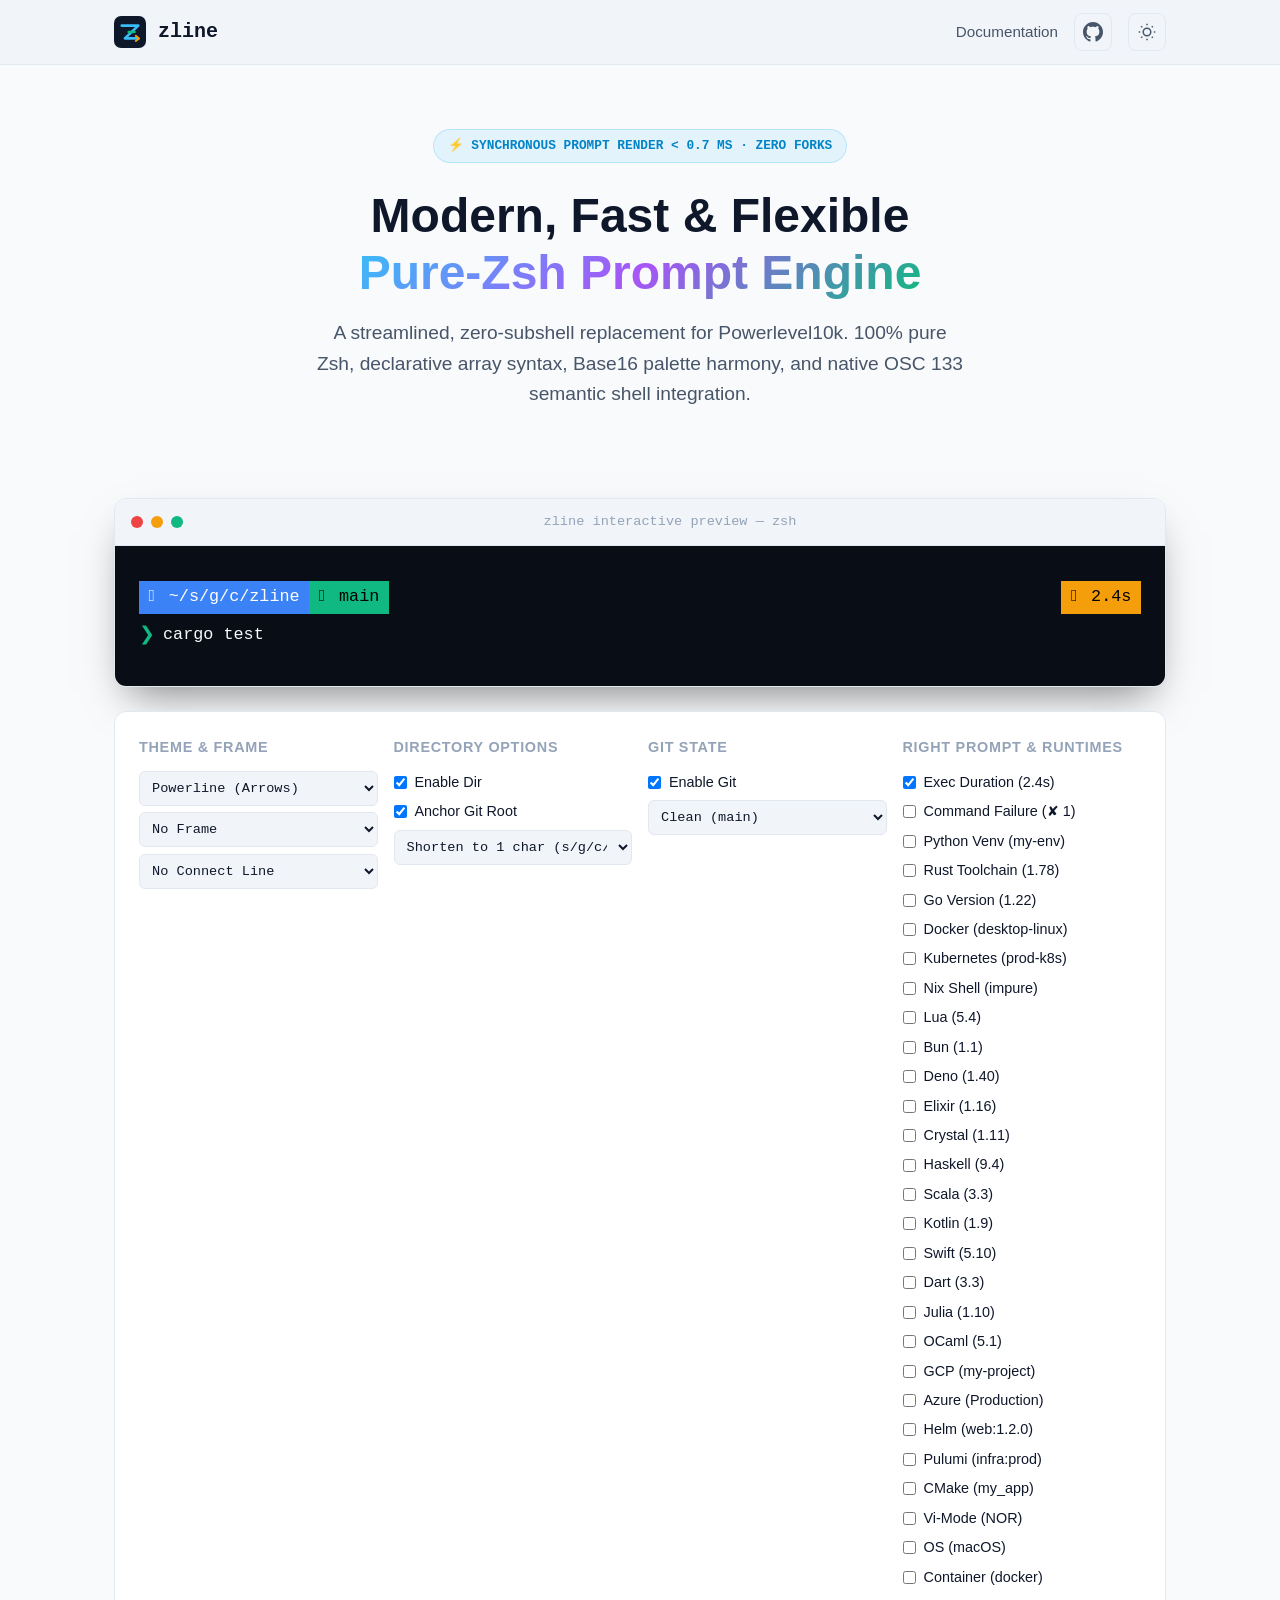
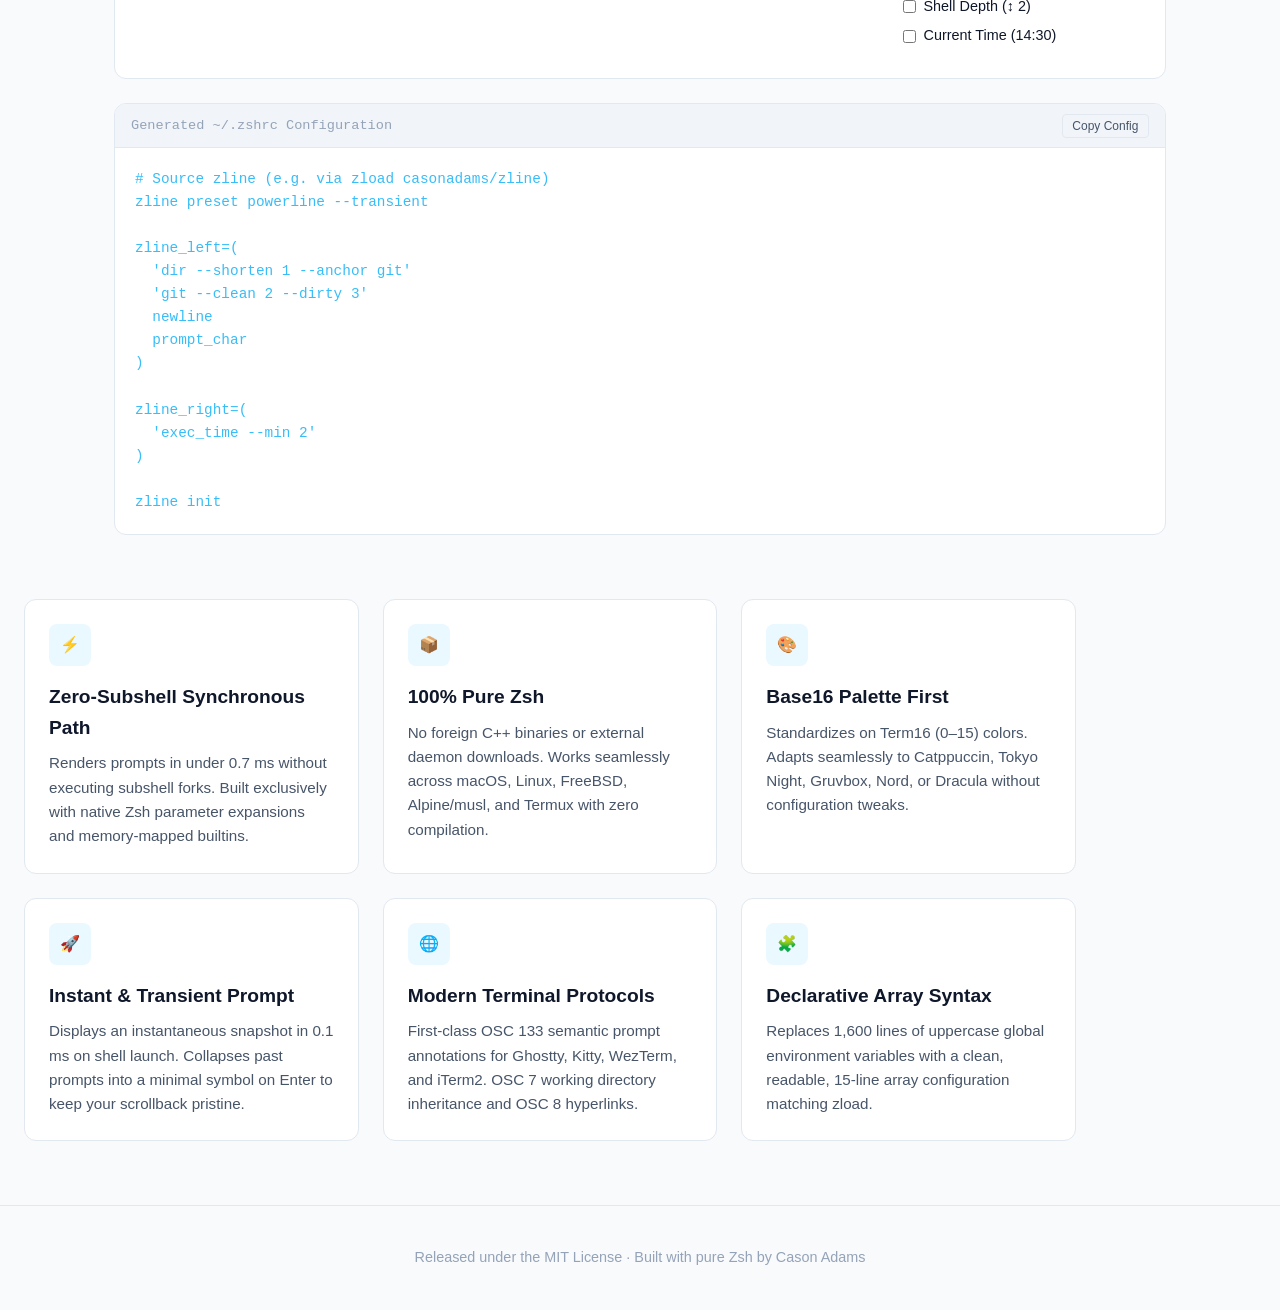
==== commit 538cddb9: "feat(segments): implement cmake c/c++ build tooling segment" ====
--- a/www/index.html
+++ b/www/index.html
@@ -140,6 +140,7 @@
         <label><input type="checkbox" id="optAzure"> Azure (Production)</label>
         <label><input type="checkbox" id="optHelm"> Helm (web:1.2.0)</label>
         <label><input type="checkbox" id="optPulumi"> Pulumi (infra:prod)</label>
+        <label><input type="checkbox" id="optCmake"> CMake (my_app)</label>
         <label><input type="checkbox" id="optViMode"> Vi-Mode (NOR)</label>
         <label><input type="checkbox" id="optOs"> OS (macOS)</label>
         <label><input type="checkbox" id="optContainer"> Container (docker)</label>
@@ -246,6 +247,7 @@
     const optAzure = document.getElementById("optAzure");
     const optHelm = document.getElementById("optHelm");
     const optPulumi = document.getElementById("optPulumi");
+    const optCmake = document.getElementById("optCmake");
     const optViMode = document.getElementById("optViMode");
     const optOs = document.getElementById("optOs");
     const optContainer = document.getElementById("optContainer");
@@ -352,6 +354,9 @@
         if (optPulumi.checked) {
           rightHtml += `<span class="seg" style="background:#a855f7;color:#fff"> infra:prod</span>`;
         }
+        if (optCmake.checked) {
+          rightHtml += `<span class="seg" style="background:#3b82f6;color:#fff"> my_app</span>`;
+        }
         if (optViMode.checked) {
           rightHtml += `<span class="seg" style="background:#eab308;color:#000">NOR</span>`;
         }
@@ -446,6 +451,9 @@
         }
         if (optPulumi.checked) {
           rightHtml += `<span style="color:#c084fc"> infra:prod</span> `;
+        }
+        if (optCmake.checked) {
+          rightHtml += `<span style="color:#38bdf8"> my_app</span> `;
         }
         if (optViMode.checked) {
           rightHtml += `<span style="color:#eab308">NOR</span> `;
@@ -534,6 +542,7 @@
       if (optAzure.checked) rightSegs.push("azure");
       if (optHelm.checked) rightSegs.push("helm");
       if (optPulumi.checked) rightSegs.push("pulumi");
+      if (optCmake.checked) rightSegs.push("cmake");
       if (optViMode.checked) rightSegs.push("'vi_mode --hide-insert'");
       if (optOs.checked) rightSegs.push("os");
       if (optContainer.checked) rightSegs.push("container");
@@ -563,7 +572,7 @@
       configCode.textContent = code;
     }
 
-    [presetSelect, frameSelect, connectSelect, optDir, optAnchor, dirShorten, optGit, gitState, optExec, optStatus, optVenv, optRust, optGo, optDocker, optK8s, optNix, optLua, optBun, optDeno, optElixir, optCrystal, optHaskell, optScala, optKotlin, optSwift, optDart, optJulia, optOcaml, optGcp, optAzure, optHelm, optPulumi, optViMode, optOs, optContainer, optShlvl, optTime].forEach(el => {
+    [presetSelect, frameSelect, connectSelect, optDir, optAnchor, dirShorten, optGit, gitState, optExec, optStatus, optVenv, optRust, optGo, optDocker, optK8s, optNix, optLua, optBun, optDeno, optElixir, optCrystal, optHaskell, optScala, optKotlin, optSwift, optDart, optJulia, optOcaml, optGcp, optAzure, optHelm, optPulumi, optCmake, optViMode, optOs, optContainer, optShlvl, optTime].forEach(el => {
       el.addEventListener("change", updatePreview);
     });
 
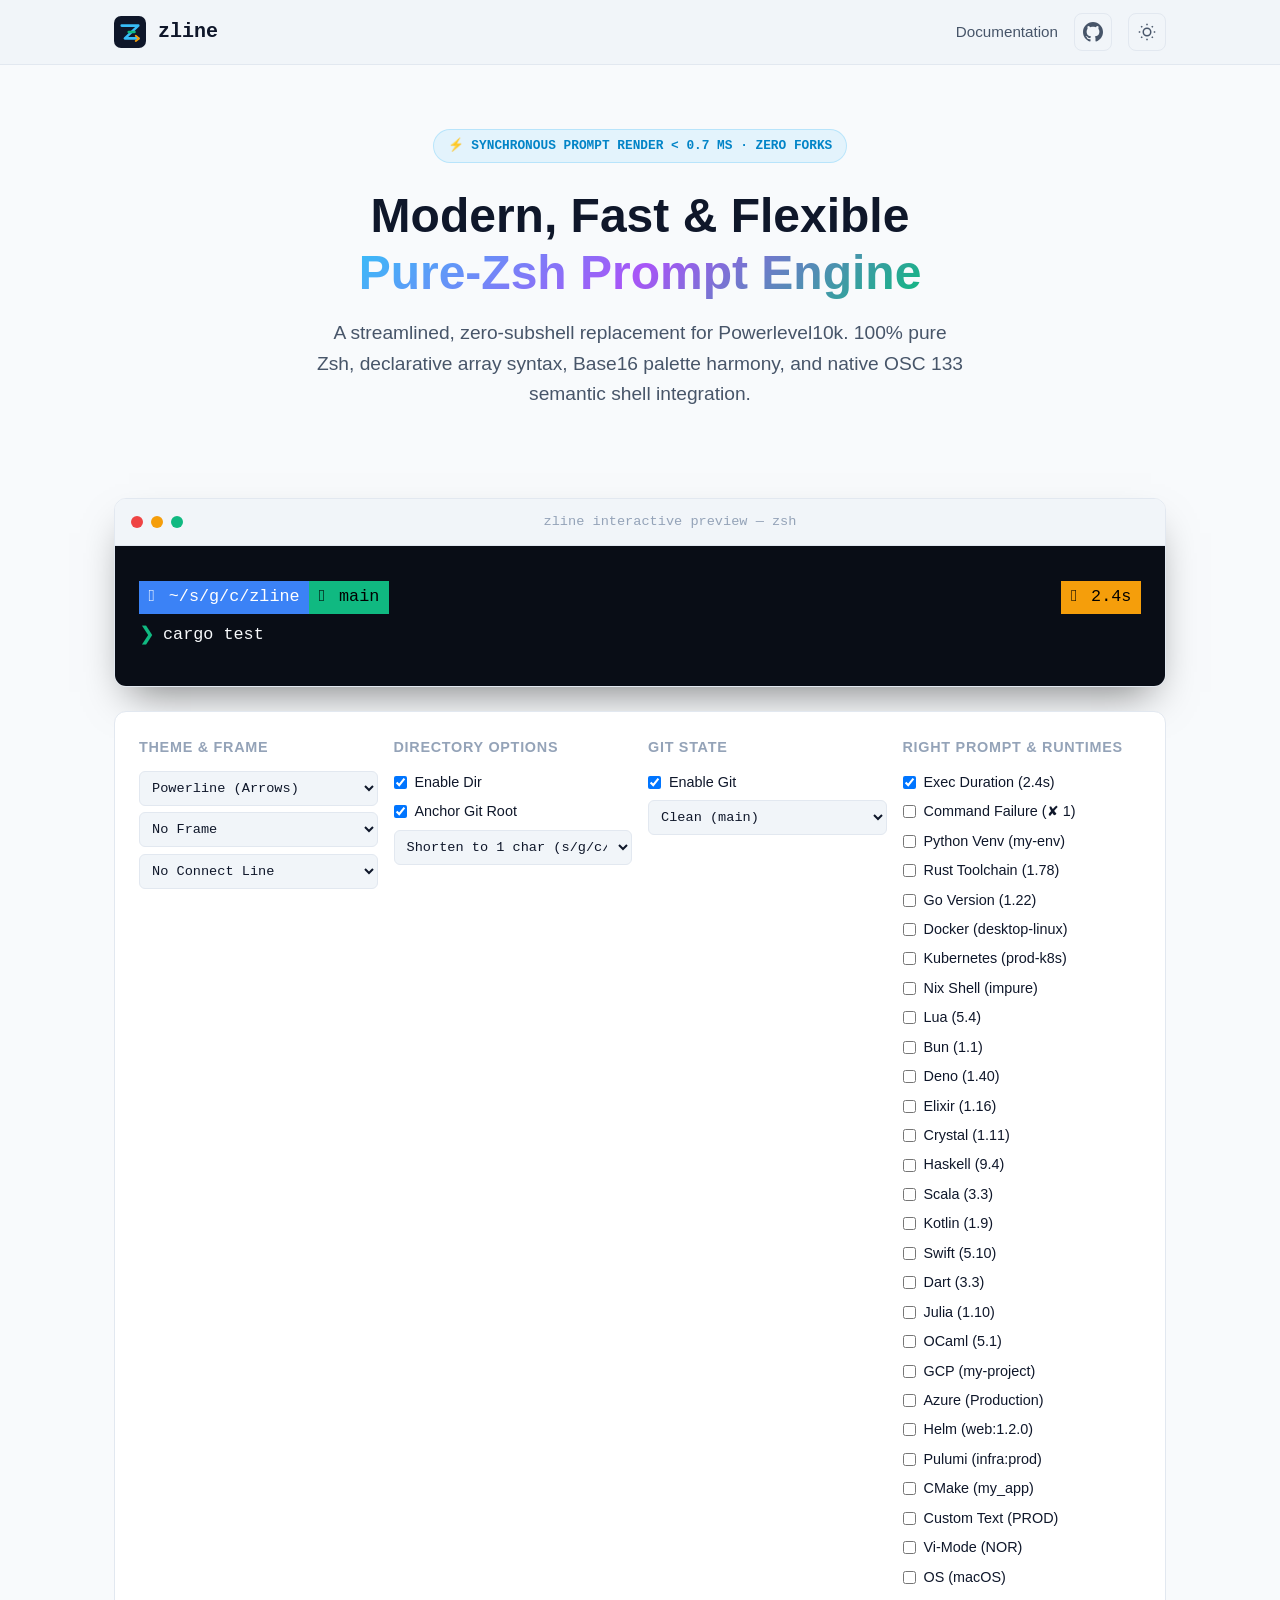
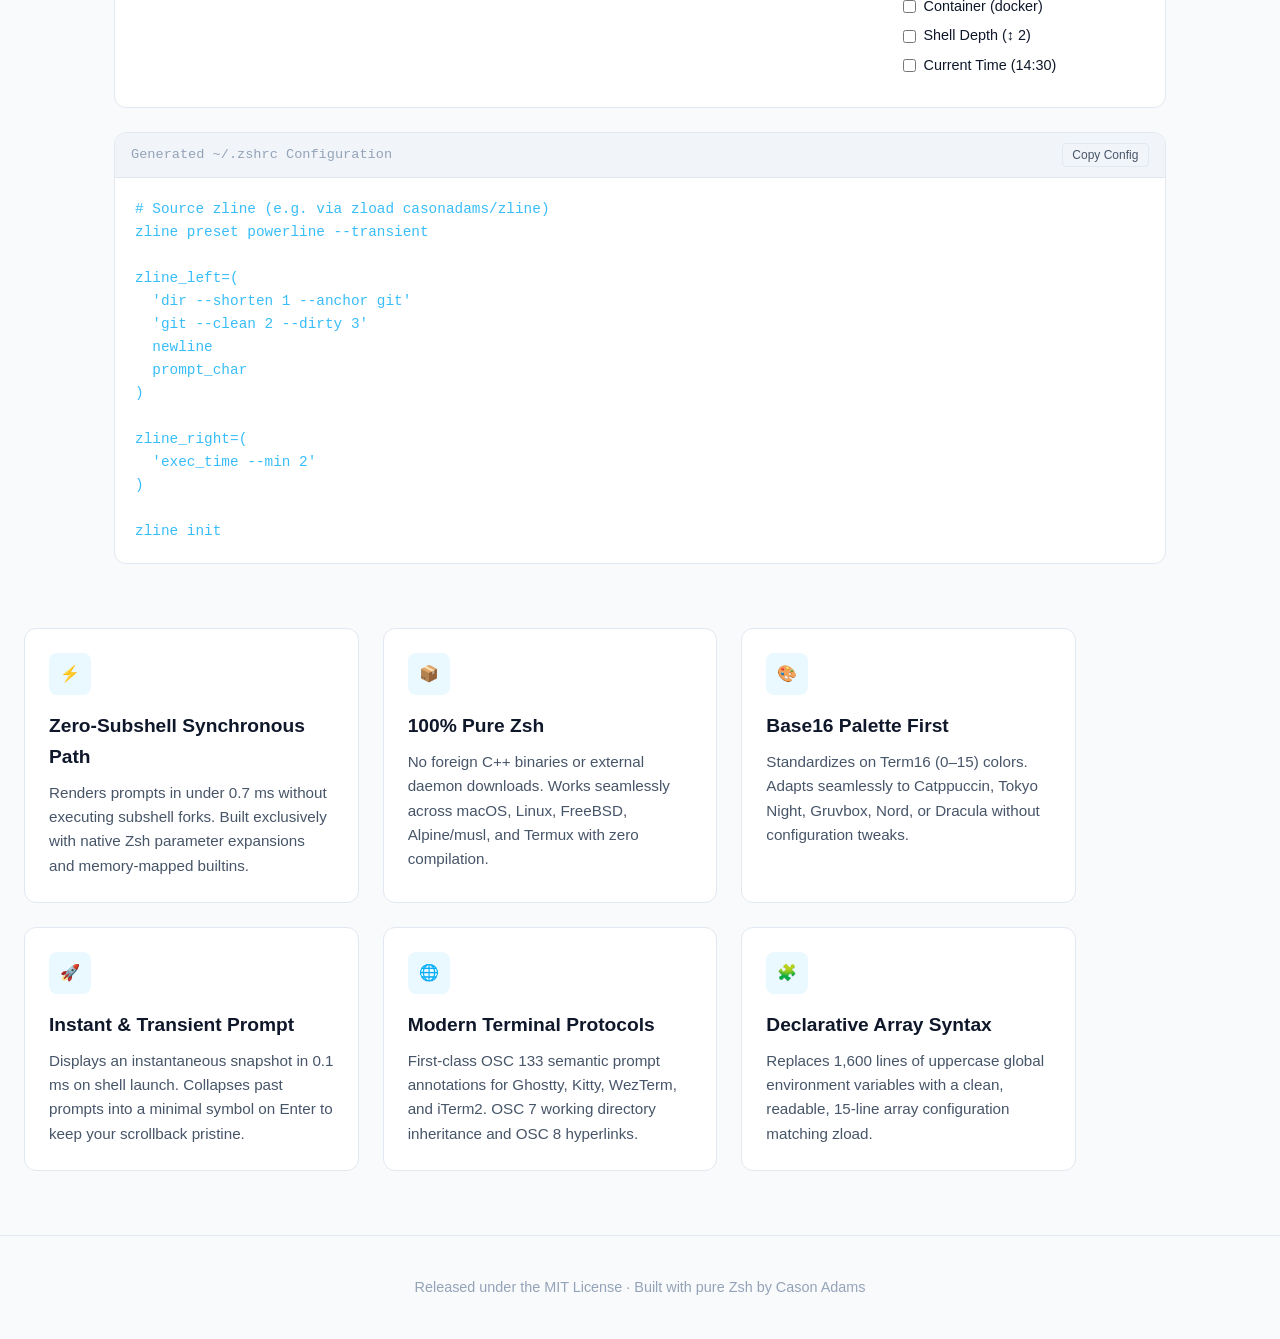
==== commit f776f4ba: "feat(parity): implement universal surrounds, text segment, granular git styling, and dir truncation" ====
--- a/www/index.html
+++ b/www/index.html
@@ -141,6 +141,7 @@
         <label><input type="checkbox" id="optHelm"> Helm (web:1.2.0)</label>
         <label><input type="checkbox" id="optPulumi"> Pulumi (infra:prod)</label>
         <label><input type="checkbox" id="optCmake"> CMake (my_app)</label>
+        <label><input type="checkbox" id="optText"> Custom Text (PROD)</label>
         <label><input type="checkbox" id="optViMode"> Vi-Mode (NOR)</label>
         <label><input type="checkbox" id="optOs"> OS (macOS)</label>
         <label><input type="checkbox" id="optContainer"> Container (docker)</label>
@@ -248,6 +249,7 @@
     const optHelm = document.getElementById("optHelm");
     const optPulumi = document.getElementById("optPulumi");
     const optCmake = document.getElementById("optCmake");
+    const optText = document.getElementById("optText");
     const optViMode = document.getElementById("optViMode");
     const optOs = document.getElementById("optOs");
     const optContainer = document.getElementById("optContainer");
@@ -357,6 +359,9 @@
         if (optCmake.checked) {
           rightHtml += `<span class="seg" style="background:#3b82f6;color:#fff"> my_app</span>`;
         }
+        if (optText.checked) {
+          rightHtml += `<span class="seg" style="background:#ef4444;color:#fff">PROD</span>`;
+        }
         if (optViMode.checked) {
           rightHtml += `<span class="seg" style="background:#eab308;color:#000">NOR</span>`;
         }
@@ -454,6 +459,9 @@
         }
         if (optCmake.checked) {
           rightHtml += `<span style="color:#38bdf8"> my_app</span> `;
+        }
+        if (optText.checked) {
+          rightHtml += `<span style="color:#ef4444">PROD</span> `;
         }
         if (optViMode.checked) {
           rightHtml += `<span style="color:#eab308">NOR</span> `;
@@ -543,6 +551,7 @@
       if (optHelm.checked) rightSegs.push("helm");
       if (optPulumi.checked) rightSegs.push("pulumi");
       if (optCmake.checked) rightSegs.push("cmake");
+      if (optText.checked) rightSegs.push("'text \"PROD\" --color 9'");
       if (optViMode.checked) rightSegs.push("'vi_mode --hide-insert'");
       if (optOs.checked) rightSegs.push("os");
       if (optContainer.checked) rightSegs.push("container");
@@ -572,7 +581,7 @@
       configCode.textContent = code;
     }
 
-    [presetSelect, frameSelect, connectSelect, optDir, optAnchor, dirShorten, optGit, gitState, optExec, optStatus, optVenv, optRust, optGo, optDocker, optK8s, optNix, optLua, optBun, optDeno, optElixir, optCrystal, optHaskell, optScala, optKotlin, optSwift, optDart, optJulia, optOcaml, optGcp, optAzure, optHelm, optPulumi, optCmake, optViMode, optOs, optContainer, optShlvl, optTime].forEach(el => {
+    [presetSelect, frameSelect, connectSelect, optDir, optAnchor, dirShorten, optGit, gitState, optExec, optStatus, optVenv, optRust, optGo, optDocker, optK8s, optNix, optLua, optBun, optDeno, optElixir, optCrystal, optHaskell, optScala, optKotlin, optSwift, optDart, optJulia, optOcaml, optGcp, optAzure, optHelm, optPulumi, optCmake, optText, optViMode, optOs, optContainer, optShlvl, optTime].forEach(el => {
       el.addEventListener("change", updatePreview);
     });
 
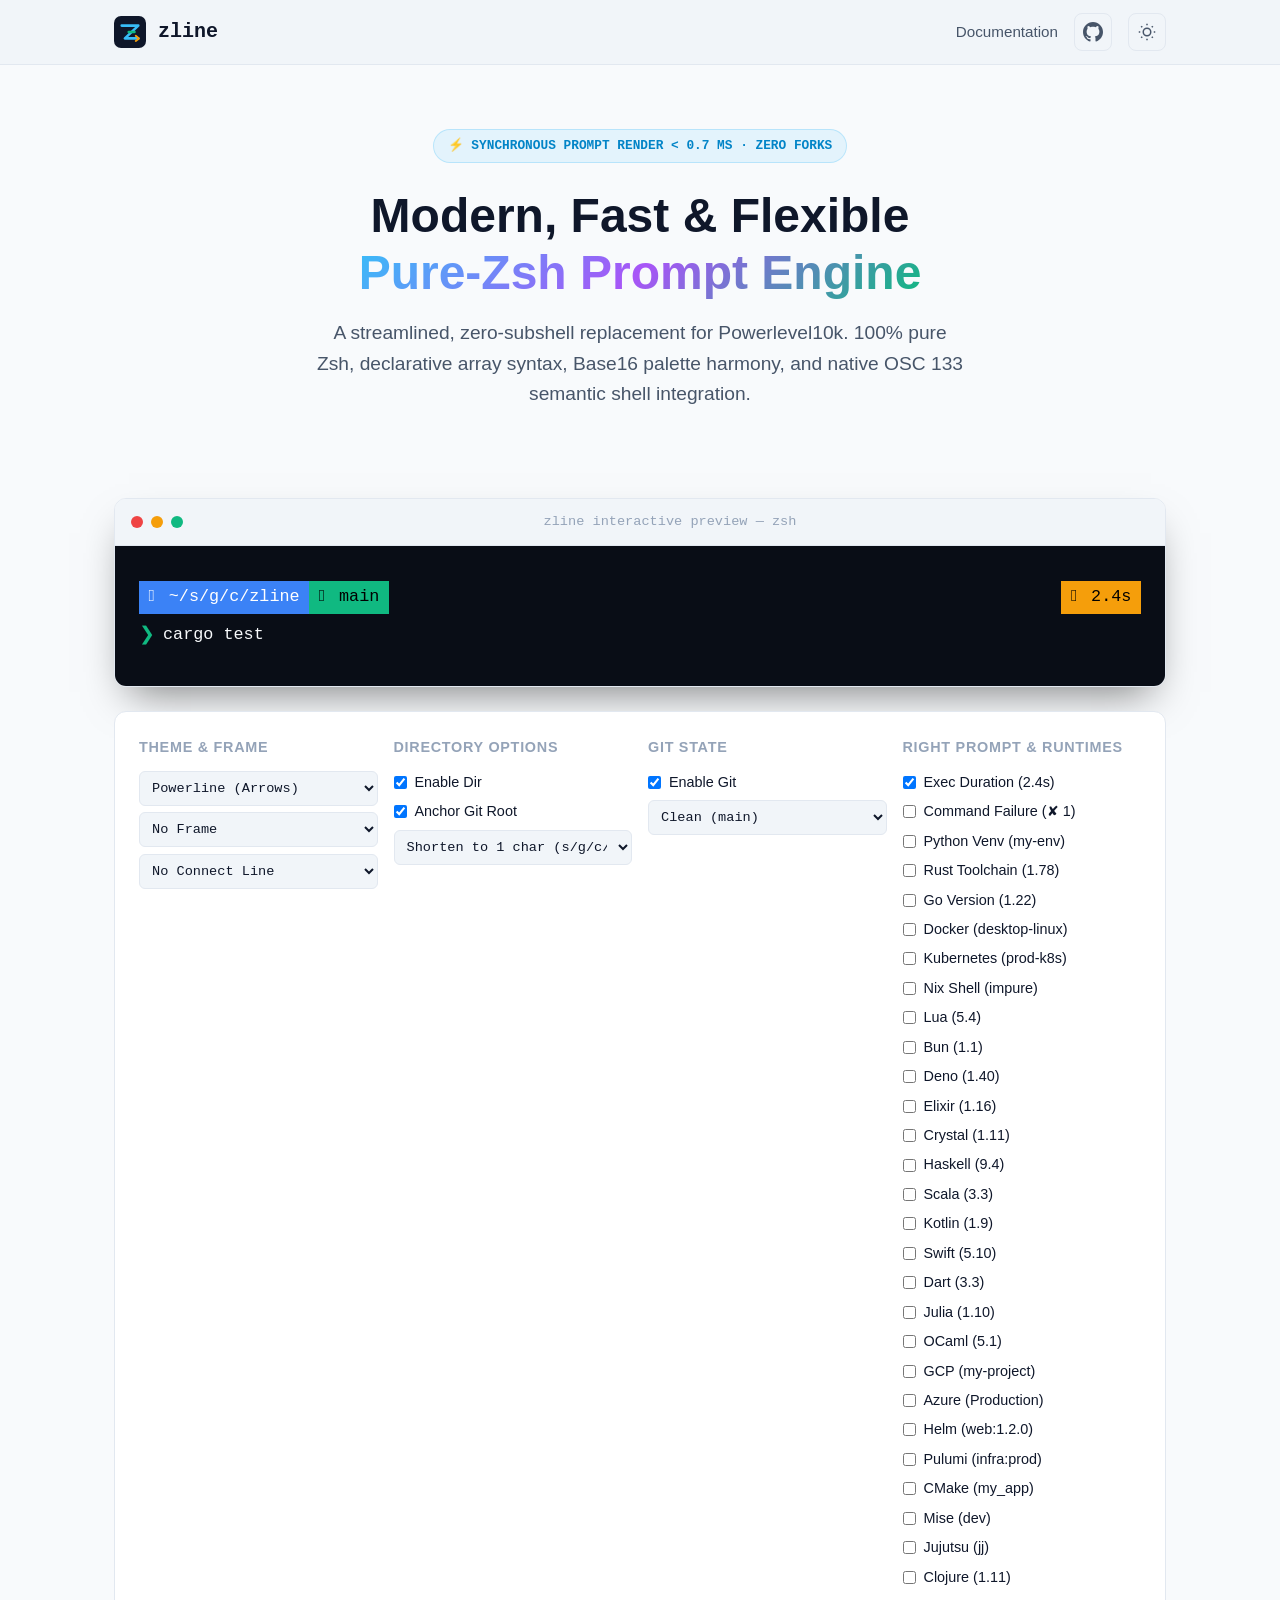
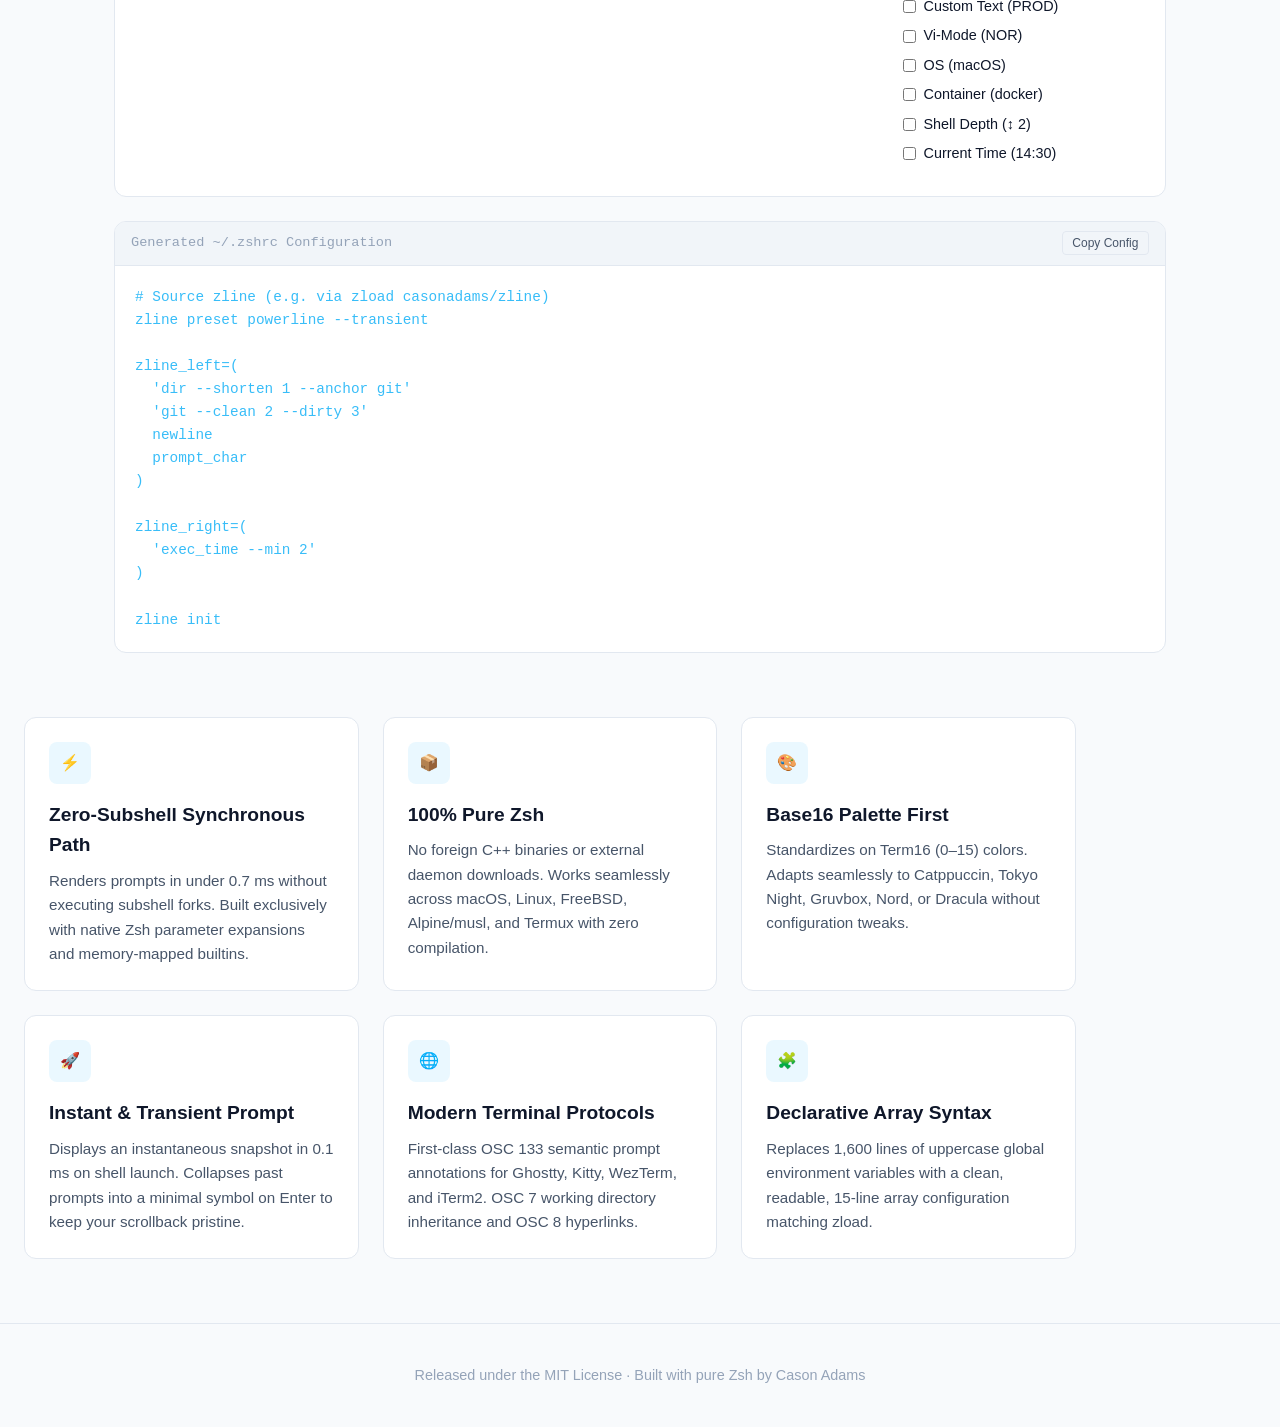
==== commit d42cad01: "feat(segments): implement clojure, erlang, perl, r, solidity, mise, jj, meson, and bazel segments - " ====
--- a/www/index.html
+++ b/www/index.html
@@ -141,6 +141,9 @@
         <label><input type="checkbox" id="optHelm"> Helm (web:1.2.0)</label>
         <label><input type="checkbox" id="optPulumi"> Pulumi (infra:prod)</label>
         <label><input type="checkbox" id="optCmake"> CMake (my_app)</label>
+        <label><input type="checkbox" id="optMise"> Mise (dev)</label>
+        <label><input type="checkbox" id="optJj"> Jujutsu (jj)</label>
+        <label><input type="checkbox" id="optClojure"> Clojure (1.11)</label>
         <label><input type="checkbox" id="optText"> Custom Text (PROD)</label>
         <label><input type="checkbox" id="optViMode"> Vi-Mode (NOR)</label>
         <label><input type="checkbox" id="optOs"> OS (macOS)</label>
@@ -249,6 +252,9 @@
     const optHelm = document.getElementById("optHelm");
     const optPulumi = document.getElementById("optPulumi");
     const optCmake = document.getElementById("optCmake");
+    const optMise = document.getElementById("optMise");
+    const optJj = document.getElementById("optJj");
+    const optClojure = document.getElementById("optClojure");
     const optText = document.getElementById("optText");
     const optViMode = document.getElementById("optViMode");
     const optOs = document.getElementById("optOs");
@@ -359,6 +365,15 @@
         if (optCmake.checked) {
           rightHtml += `<span class="seg" style="background:#3b82f6;color:#fff"> my_app</span>`;
         }
+        if (optMise.checked) {
+          rightHtml += `<span class="seg" style="background:#eab308;color:#000"> mise</span>`;
+        }
+        if (optJj.checked) {
+          rightHtml += `<span class="seg" style="background:#d946ef;color:#fff"> jj</span>`;
+        }
+        if (optClojure.checked) {
+          rightHtml += `<span class="seg" style="background:#22c55e;color:#000"> clj</span>`;
+        }
         if (optText.checked) {
           rightHtml += `<span class="seg" style="background:#ef4444;color:#fff">PROD</span>`;
         }
@@ -459,6 +474,15 @@
         }
         if (optCmake.checked) {
           rightHtml += `<span style="color:#38bdf8"> my_app</span> `;
+        }
+        if (optMise.checked) {
+          rightHtml += `<span style="color:#facc15"> mise</span> `;
+        }
+        if (optJj.checked) {
+          rightHtml += `<span style="color:#e879f9"> jj</span> `;
+        }
+        if (optClojure.checked) {
+          rightHtml += `<span style="color:#4ade80"> clj</span> `;
         }
         if (optText.checked) {
           rightHtml += `<span style="color:#ef4444">PROD</span> `;
@@ -551,6 +575,9 @@
       if (optHelm.checked) rightSegs.push("helm");
       if (optPulumi.checked) rightSegs.push("pulumi");
       if (optCmake.checked) rightSegs.push("cmake");
+      if (optMise.checked) rightSegs.push("mise");
+      if (optJj.checked) rightSegs.push("jj");
+      if (optClojure.checked) rightSegs.push("clojure");
       if (optText.checked) rightSegs.push("'text \"PROD\" --color 9'");
       if (optViMode.checked) rightSegs.push("'vi_mode --hide-insert'");
       if (optOs.checked) rightSegs.push("os");
@@ -581,7 +608,7 @@
       configCode.textContent = code;
     }
 
-    [presetSelect, frameSelect, connectSelect, optDir, optAnchor, dirShorten, optGit, gitState, optExec, optStatus, optVenv, optRust, optGo, optDocker, optK8s, optNix, optLua, optBun, optDeno, optElixir, optCrystal, optHaskell, optScala, optKotlin, optSwift, optDart, optJulia, optOcaml, optGcp, optAzure, optHelm, optPulumi, optCmake, optText, optViMode, optOs, optContainer, optShlvl, optTime].forEach(el => {
+    [presetSelect, frameSelect, connectSelect, optDir, optAnchor, dirShorten, optGit, gitState, optExec, optStatus, optVenv, optRust, optGo, optDocker, optK8s, optNix, optLua, optBun, optDeno, optElixir, optCrystal, optHaskell, optScala, optKotlin, optSwift, optDart, optJulia, optOcaml, optGcp, optAzure, optHelm, optPulumi, optCmake, optMise, optJj, optClojure, optText, optViMode, optOs, optContainer, optShlvl, optTime].forEach(el => {
       el.addEventListener("change", updatePreview);
     });
 
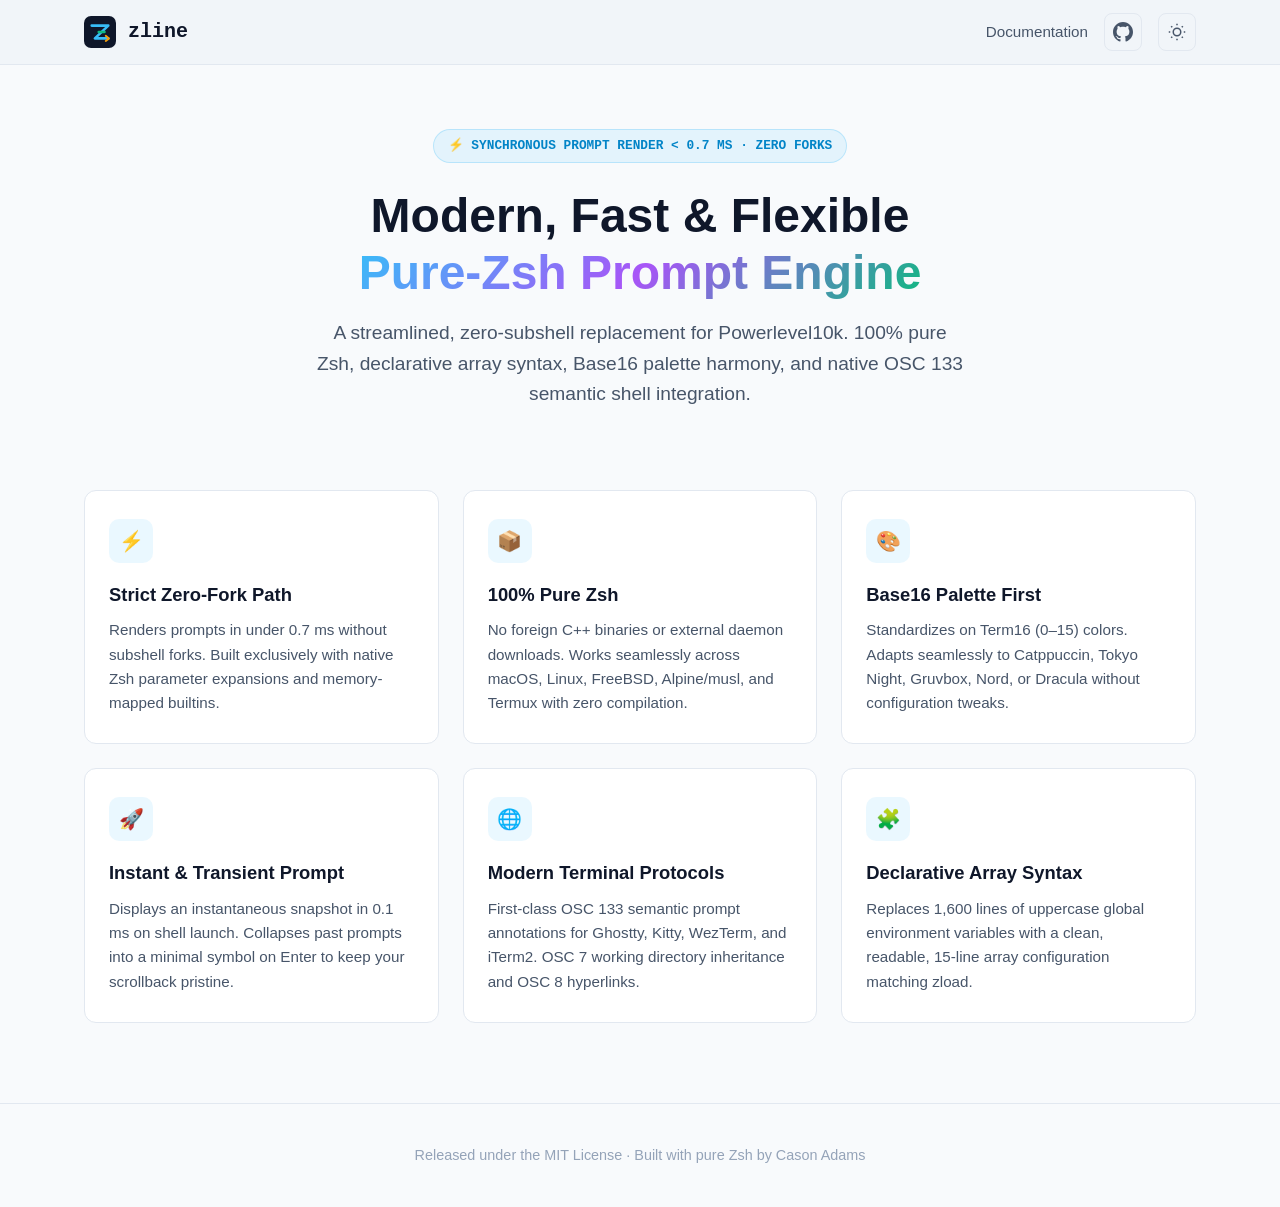
==== commit 1862ce70: "style(www): remove interactive preview and align feature cards - Remove interactive preview terminal" ====
--- a/www/index.html
+++ b/www/index.html
@@ -6,7 +6,7 @@
   <title>zline · Fast, Modern, Pure-Zsh Prompt Engine</title>
   <meta name="description" content="Ultra-fast, flexible, pure-Zsh replacement for Powerlevel10k. Sub-millisecond synchronous rendering, zero subshell forks, Base16 palette, declarative zload-style config, and native OSC 133/7/8 integration.">
   <link rel="icon" type="image/svg+xml" href="favicon.svg">
-  <link rel="stylesheet" href="css/style.css">
+  <link rel="stylesheet" href="css/style.css?v=2">
   <script>
     (function() {
       const saved = localStorage.getItem("zline:theme");
@@ -57,118 +57,12 @@
     </div>
   </header>
 
-  <!-- Interactive Prompt Playground -->
-  <section class="playground-section container">
-    <div class="terminal-window">
-      <div class="terminal-bar">
-        <span class="dot dot-red"></span>
-        <span class="dot dot-yellow"></span>
-        <span class="dot dot-green"></span>
-        <span class="terminal-title">zline interactive preview — zsh</span>
-      </div>
-      <div class="terminal-body" id="promptPreview">
-        <!-- Rendered dynamically via JS -->
-      </div>
-    </div>
-
-    <!-- Playground Controls -->
-    <div class="controls-grid">
-      <div class="control-group">
-        <h3>Theme & Frame</h3>
-        <select id="presetSelect">
-          <option value="powerline" selected>Powerline (Arrows)</option>
-          <option value="lean">Lean (Flat & Minimal)</option>
-          <option value="rainbow">Rainbow (High Contrast)</option>
-          <option value="pure">Pure (Clean 2-Line)</option>
-        </select>
-        <select id="frameSelect" style="margin-top:0.4rem;">
-          <option value="none" selected>No Frame</option>
-          <option value="left">Left Frame (╭─ ╰─)</option>
-          <option value="full">Full Frame</option>
-        </select>
-        <select id="connectSelect" style="margin-top:0.4rem;">
-          <option value="none" selected>No Connect Line</option>
-          <option value="dots">Dots (····)</option>
-          <option value="line">Solid Line (───)</option>
-        </select>
-      </div>
-
-      <div class="control-group">
-        <h3>Directory Options</h3>
-        <label><input type="checkbox" id="optDir" checked> Enable Dir</label>
-        <label><input type="checkbox" id="optAnchor" checked> Anchor Git Root</label>
-        <select id="dirShorten">
-          <option value="1" selected>Shorten to 1 char (s/g/c/zline)</option>
-          <option value="0">Full Path (no shortening)</option>
-          <option value="2">Prefix 2 chars (sr/gi/ca/zline)</option>
-        </select>
-      </div>
-
-      <div class="control-group">
-        <h3>Git State</h3>
-        <label><input type="checkbox" id="optGit" checked> Enable Git</label>
-        <select id="gitState">
-          <option value="clean" selected>Clean (main)</option>
-          <option value="dirty">Dirty (+1 !2 ?1)</option>
-          <option value="ahead">Ahead of remote (main ⇡2)</option>
-        </select>
-      </div>
-
-      <div class="control-group">
-        <h3>Right Prompt & Runtimes</h3>
-        <label><input type="checkbox" id="optExec" checked> Exec Duration (2.4s)</label>
-        <label><input type="checkbox" id="optStatus"> Command Failure (✘ 1)</label>
-        <label><input type="checkbox" id="optVenv"> Python Venv (my-env)</label>
-        <label><input type="checkbox" id="optRust"> Rust Toolchain (1.78)</label>
-        <label><input type="checkbox" id="optGo"> Go Version (1.22)</label>
-        <label><input type="checkbox" id="optDocker"> Docker (desktop-linux)</label>
-        <label><input type="checkbox" id="optK8s"> Kubernetes (prod-k8s)</label>
-        <label><input type="checkbox" id="optNix"> Nix Shell (impure)</label>
-        <label><input type="checkbox" id="optLua"> Lua (5.4)</label>
-        <label><input type="checkbox" id="optBun"> Bun (1.1)</label>
-        <label><input type="checkbox" id="optDeno"> Deno (1.40)</label>
-        <label><input type="checkbox" id="optElixir"> Elixir (1.16)</label>
-        <label><input type="checkbox" id="optCrystal"> Crystal (1.11)</label>
-        <label><input type="checkbox" id="optHaskell"> Haskell (9.4)</label>
-        <label><input type="checkbox" id="optScala"> Scala (3.3)</label>
-        <label><input type="checkbox" id="optKotlin"> Kotlin (1.9)</label>
-        <label><input type="checkbox" id="optSwift"> Swift (5.10)</label>
-        <label><input type="checkbox" id="optDart"> Dart (3.3)</label>
-        <label><input type="checkbox" id="optJulia"> Julia (1.10)</label>
-        <label><input type="checkbox" id="optOcaml"> OCaml (5.1)</label>
-        <label><input type="checkbox" id="optGcp"> GCP (my-project)</label>
-        <label><input type="checkbox" id="optAzure"> Azure (Production)</label>
-        <label><input type="checkbox" id="optHelm"> Helm (web:1.2.0)</label>
-        <label><input type="checkbox" id="optPulumi"> Pulumi (infra:prod)</label>
-        <label><input type="checkbox" id="optCmake"> CMake (my_app)</label>
-        <label><input type="checkbox" id="optMise"> Mise (dev)</label>
-        <label><input type="checkbox" id="optJj"> Jujutsu (jj)</label>
-        <label><input type="checkbox" id="optClojure"> Clojure (1.11)</label>
-        <label><input type="checkbox" id="optText"> Custom Text (PROD)</label>
-        <label><input type="checkbox" id="optViMode"> Vi-Mode (NOR)</label>
-        <label><input type="checkbox" id="optOs"> OS (macOS)</label>
-        <label><input type="checkbox" id="optContainer"> Container (docker)</label>
-        <label><input type="checkbox" id="optShlvl"> Shell Depth (↕ 2)</label>
-        <label><input type="checkbox" id="optTime"> Current Time (14:30)</label>
-      </div>
-    </div>
-
-    <!-- Generated Config Output -->
-    <div class="code-box">
-      <div class="code-header">
-        <span>Generated ~/.zshrc Configuration</span>
-        <button class="copy-btn" id="copyBtn">Copy Config</button>
-      </div>
-      <div class="code-content" id="configCode"></div>
-    </div>
-  </section>
-
   <!-- Features Grid -->
   <section class="container features-grid">
     <div class="feature-card">
       <div class="feature-icon">⚡</div>
-      <h3>Zero-Subshell Synchronous Path</h3>
-      <p>Renders prompts in under 0.7 ms without executing subshell forks. Built exclusively with native Zsh parameter expansions and memory-mapped builtins.</p>
+      <h3>Strict Zero-Fork Path</h3>
+      <p>Renders prompts in under 0.7 ms without subshell forks. Built exclusively with native Zsh parameter expansions and memory-mapped builtins.</p>
     </div>
 
     <div class="feature-card">
@@ -209,7 +103,7 @@
     </div>
   </footer>
 
-  <!-- Playground Script -->
+  <!-- Theme Toggle Script -->
   <script>
     const themeToggle = document.getElementById("themeToggle");
     themeToggle.addEventListener("click", () => {
@@ -218,408 +112,6 @@
       document.documentElement.dataset.theme = next;
       localStorage.setItem("zline:theme", next);
     });
-
-    const presetSelect = document.getElementById("presetSelect");
-    const frameSelect = document.getElementById("frameSelect");
-    const connectSelect = document.getElementById("connectSelect");
-    const optDir = document.getElementById("optDir");
-    const optAnchor = document.getElementById("optAnchor");
-    const dirShorten = document.getElementById("dirShorten");
-    const optGit = document.getElementById("optGit");
-    const gitState = document.getElementById("gitState");
-    const optExec = document.getElementById("optExec");
-    const optStatus = document.getElementById("optStatus");
-    const optVenv = document.getElementById("optVenv");
-    const optRust = document.getElementById("optRust");
-    const optGo = document.getElementById("optGo");
-    const optDocker = document.getElementById("optDocker");
-    const optK8s = document.getElementById("optK8s");
-    const optNix = document.getElementById("optNix");
-    const optLua = document.getElementById("optLua");
-    const optBun = document.getElementById("optBun");
-    const optDeno = document.getElementById("optDeno");
-    const optElixir = document.getElementById("optElixir");
-    const optCrystal = document.getElementById("optCrystal");
-    const optHaskell = document.getElementById("optHaskell");
-    const optScala = document.getElementById("optScala");
-    const optKotlin = document.getElementById("optKotlin");
-    const optSwift = document.getElementById("optSwift");
-    const optDart = document.getElementById("optDart");
-    const optJulia = document.getElementById("optJulia");
-    const optOcaml = document.getElementById("optOcaml");
-    const optGcp = document.getElementById("optGcp");
-    const optAzure = document.getElementById("optAzure");
-    const optHelm = document.getElementById("optHelm");
-    const optPulumi = document.getElementById("optPulumi");
-    const optCmake = document.getElementById("optCmake");
-    const optMise = document.getElementById("optMise");
-    const optJj = document.getElementById("optJj");
-    const optClojure = document.getElementById("optClojure");
-    const optText = document.getElementById("optText");
-    const optViMode = document.getElementById("optViMode");
-    const optOs = document.getElementById("optOs");
-    const optContainer = document.getElementById("optContainer");
-    const optShlvl = document.getElementById("optShlvl");
-    const optTime = document.getElementById("optTime");
-    const promptPreview = document.getElementById("promptPreview");
-    const configCode = document.getElementById("configCode");
-    const copyBtn = document.getElementById("copyBtn");
-
-    function updatePreview() {
-      const preset = presetSelect.value;
-      const isPowerline = preset === "powerline" || preset === "rainbow";
-      const isLean = preset === "lean" || preset === "pure";
-
-      let dirText = "~/src/github.com/casonadams/zline";
-      if (dirShorten.value === "1") {
-        dirText = optAnchor.checked ? "~/s/g/c/zline" : "~/s/g/c/z";
-      } else if (dirShorten.value === "2") {
-        dirText = optAnchor.checked ? "~/sr/gi/ca/zline" : "~/sr/gi/ca/zl";
-      }
-
-      let gitText = "main";
-      let gitClass = "";
-      if (gitState.value === "dirty") {
-        gitText = "main +1 !2 ?1";
-        gitClass = "dirty";
-      } else if (gitState.value === "ahead") {
-        gitText = "main ⇡2";
-      }
-
-      let leftHtml = "";
-      let rightHtml = "";
-
-      if (isPowerline) {
-        if (optDir.checked) {
-          leftHtml += `<span class="seg seg-dir">  ${dirText}</span>`;
-        }
-        if (optGit.checked) {
-          leftHtml += `<span class="seg seg-git ${gitClass}">  ${gitText}</span>`;
-        }
-        if (optRust.checked) {
-          rightHtml += `<span class="seg" style="background:#ef4444;color:#fff">🦀 1.78</span>`;
-        }
-        if (optGo.checked) {
-          rightHtml += `<span class="seg" style="background:#06b6d4;color:#000">🐹 1.22</span>`;
-        }
-        if (optVenv.checked) {
-          rightHtml += `<span class="seg seg-venv">🐍 my-env</span>`;
-        }
-        if (optDocker.checked) {
-          rightHtml += `<span class="seg" style="background:#3b82f6;color:#fff">󰡨 swarm</span>`;
-        }
-        if (optK8s.checked) {
-          rightHtml += `<span class="seg" style="background:#06b6d4;color:#000">⎈ prod-k8s</span>`;
-        }
-        if (optNix.checked) {
-          rightHtml += `<span class="seg" style="background:#06b6d4;color:#000"> impure</span>`;
-        }
-        if (optLua.checked) {
-          rightHtml += `<span class="seg" style="background:#3b82f6;color:#fff"> 5.4</span>`;
-        }
-        if (optBun.checked) {
-          rightHtml += `<span class="seg" style="background:#f1f5f9;color:#000">🥟 1.1</span>`;
-        }
-        if (optDeno.checked) {
-          rightHtml += `<span class="seg" style="background:#10b981;color:#000">🦕 1.40</span>`;
-        }
-        if (optElixir.checked) {
-          rightHtml += `<span class="seg" style="background:#a855f7;color:#fff"> 1.16</span>`;
-        }
-        if (optCrystal.checked) {
-          rightHtml += `<span class="seg" style="background:#f1f5f9;color:#000"> 1.11</span>`;
-        }
-        if (optHaskell.checked) {
-          rightHtml += `<span class="seg" style="background:#a855f7;color:#fff"> 9.4</span>`;
-        }
-        if (optScala.checked) {
-          rightHtml += `<span class="seg" style="background:#ef4444;color:#fff"> 3.3</span>`;
-        }
-        if (optKotlin.checked) {
-          rightHtml += `<span class="seg" style="background:#c084fc;color:#000">󱈙 1.9</span>`;
-        }
-        if (optSwift.checked) {
-          rightHtml += `<span class="seg" style="background:#ef4444;color:#fff"> 5.10</span>`;
-        }
-        if (optDart.checked) {
-          rightHtml += `<span class="seg" style="background:#38bdf8;color:#000"> 3.3</span>`;
-        }
-        if (optJulia.checked) {
-          rightHtml += `<span class="seg" style="background:#c084fc;color:#fff"> 1.10</span>`;
-        }
-        if (optOcaml.checked) {
-          rightHtml += `<span class="seg" style="background:#eab308;color:#000"> 5.1</span>`;
-        }
-        if (optGcp.checked) {
-          rightHtml += `<span class="seg" style="background:#3b82f6;color:#fff">󱇶 my-project</span>`;
-        }
-        if (optAzure.checked) {
-          rightHtml += `<span class="seg" style="background:#06b6d4;color:#000">󰠅 Production</span>`;
-        }
-        if (optHelm.checked) {
-          rightHtml += `<span class="seg" style="background:#06b6d4;color:#000">⎈ web:1.2.0</span>`;
-        }
-        if (optPulumi.checked) {
-          rightHtml += `<span class="seg" style="background:#a855f7;color:#fff"> infra:prod</span>`;
-        }
-        if (optCmake.checked) {
-          rightHtml += `<span class="seg" style="background:#3b82f6;color:#fff"> my_app</span>`;
-        }
-        if (optMise.checked) {
-          rightHtml += `<span class="seg" style="background:#eab308;color:#000"> mise</span>`;
-        }
-        if (optJj.checked) {
-          rightHtml += `<span class="seg" style="background:#d946ef;color:#fff"> jj</span>`;
-        }
-        if (optClojure.checked) {
-          rightHtml += `<span class="seg" style="background:#22c55e;color:#000"> clj</span>`;
-        }
-        if (optText.checked) {
-          rightHtml += `<span class="seg" style="background:#ef4444;color:#fff">PROD</span>`;
-        }
-        if (optViMode.checked) {
-          rightHtml += `<span class="seg" style="background:#eab308;color:#000">NOR</span>`;
-        }
-        if (optOs.checked) {
-          rightHtml += `<span class="seg" style="background:#f1f5f9;color:#000"></span>`;
-        }
-        if (optContainer.checked) {
-          rightHtml += `<span class="seg" style="background:#06b6d4;color:#000">⬢ docker</span>`;
-        }
-        if (optShlvl.checked) {
-          rightHtml += `<span class="seg" style="background:#eab308;color:#000">↕ 2</span>`;
-        }
-        if (optStatus.checked) {
-          rightHtml += `<span class="seg seg-status">✘ 1</span>`;
-        }
-        if (optExec.checked) {
-          rightHtml += `<span class="seg seg-exec"> 2.4s</span>`;
-        }
-        if (optTime.checked) {
-          rightHtml += `<span class="seg" style="background:#1e293b;color:#fff"> 14:30</span>`;
-        }
-      } else {
-        if (optDir.checked) {
-          leftHtml += `<span style="color:#38bdf8"> ${dirText}</span> `;
-        }
-        if (optGit.checked) {
-          const col = gitClass === "dirty" ? "#f59e0b" : "#10b981";
-          leftHtml += `<span style="color:${col}"> ${gitText}</span> `;
-        }
-        if (optRust.checked) {
-          rightHtml += `<span style="color:#ef4444">🦀 1.78</span> `;
-        }
-        if (optGo.checked) {
-          rightHtml += `<span style="color:#06b6d4">🐹 1.22</span> `;
-        }
-        if (optVenv.checked) {
-          rightHtml += `<span style="color:#a855f7">🐍 my-env</span> `;
-        }
-        if (optDocker.checked) {
-          rightHtml += `<span style="color:#38bdf8">󰡨 swarm</span> `;
-        }
-        if (optK8s.checked) {
-          rightHtml += `<span style="color:#06b6d4">⎈ prod-k8s</span> `;
-        }
-        if (optNix.checked) {
-          rightHtml += `<span style="color:#06b6d4"> impure</span> `;
-        }
-        if (optLua.checked) {
-          rightHtml += `<span style="color:#38bdf8"> 5.4</span> `;
-        }
-        if (optBun.checked) {
-          rightHtml += `<span style="color:#f8fafc">🥟 1.1</span> `;
-        }
-        if (optDeno.checked) {
-          rightHtml += `<span style="color:#10b981">🦕 1.40</span> `;
-        }
-        if (optElixir.checked) {
-          rightHtml += `<span style="color:#c084fc"> 1.16</span> `;
-        }
-        if (optCrystal.checked) {
-          rightHtml += `<span style="color:#f8fafc"> 1.11</span> `;
-        }
-        if (optHaskell.checked) {
-          rightHtml += `<span style="color:#c084fc"> 9.4</span> `;
-        }
-        if (optScala.checked) {
-          rightHtml += `<span style="color:#ef4444"> 3.3</span> `;
-        }
-        if (optKotlin.checked) {
-          rightHtml += `<span style="color:#d8b4fe">󱈙 1.9</span> `;
-        }
-        if (optSwift.checked) {
-          rightHtml += `<span style="color:#ef4444"> 5.10</span> `;
-        }
-        if (optDart.checked) {
-          rightHtml += `<span style="color:#38bdf8"> 3.3</span> `;
-        }
-        if (optJulia.checked) {
-          rightHtml += `<span style="color:#c084fc"> 1.10</span> `;
-        }
-        if (optOcaml.checked) {
-          rightHtml += `<span style="color:#eab308"> 5.1</span> `;
-        }
-        if (optGcp.checked) {
-          rightHtml += `<span style="color:#38bdf8">󱇶 my-project</span> `;
-        }
-        if (optAzure.checked) {
-          rightHtml += `<span style="color:#06b6d4">󰠅 Production</span> `;
-        }
-        if (optHelm.checked) {
-          rightHtml += `<span style="color:#38bdf8">⎈ web:1.2.0</span> `;
-        }
-        if (optPulumi.checked) {
-          rightHtml += `<span style="color:#c084fc"> infra:prod</span> `;
-        }
-        if (optCmake.checked) {
-          rightHtml += `<span style="color:#38bdf8"> my_app</span> `;
-        }
-        if (optMise.checked) {
-          rightHtml += `<span style="color:#facc15"> mise</span> `;
-        }
-        if (optJj.checked) {
-          rightHtml += `<span style="color:#e879f9"> jj</span> `;
-        }
-        if (optClojure.checked) {
-          rightHtml += `<span style="color:#4ade80"> clj</span> `;
-        }
-        if (optText.checked) {
-          rightHtml += `<span style="color:#ef4444">PROD</span> `;
-        }
-        if (optViMode.checked) {
-          rightHtml += `<span style="color:#eab308">NOR</span> `;
-        }
-        if (optOs.checked) {
-          rightHtml += `<span style="color:#f8fafc"></span> `;
-        }
-        if (optContainer.checked) {
-          rightHtml += `<span style="color:#06b6d4">⬢ docker</span> `;
-        }
-        if (optShlvl.checked) {
-          rightHtml += `<span style="color:#eab308">↕ 2</span> `;
-        }
-        if (optStatus.checked) {
-          rightHtml += `<span style="color:#ef4444">✘ 1</span> `;
-        }
-        if (optExec.checked) {
-          rightHtml += `<span style="color:#f59e0b"> 2.4s</span> `;
-        }
-        if (optTime.checked) {
-          rightHtml += `<span style="color:#94a3b8"> 14:30</span> `;
-        }
-      }
-
-      let frameTop = "";
-      let frameBot = "";
-      if (frameSelect.value === "left" || frameSelect.value === "full") {
-        frameTop = `<span style="color:#64748b">╭─ </span>`;
-        frameBot = `<span style="color:#64748b">╰─ </span>`;
-      }
-
-      let connectHtml = "";
-      if (connectSelect.value === "dots") {
-        connectHtml = `<span style="flex-grow:1;border-bottom:2px dotted #64748b;margin:0 0.75rem;"></span>`;
-      } else if (connectSelect.value === "line") {
-        connectHtml = `<span style="flex-grow:1;border-bottom:1px solid #64748b;margin:0 0.75rem;"></span>`;
-      }
-
-      const charClass = optStatus.checked ? "prompt-char error" : "prompt-char";
-      const charSym = "❯";
-
-      promptPreview.innerHTML = `
-        <div class="prompt-line-top">
-          <div class="prompt-left">${frameTop}${leftHtml}</div>
-          ${connectHtml}
-          <div class="prompt-right">${rightHtml}</div>
-        </div>
-        <div style="display:flex;align-items:center;">
-          ${frameBot}
-          <span class="${charClass}">${charSym}</span>
-          <span style="color:#f8fafc">cargo test</span>
-        </div>
-      `;
-
-      // Generate config code
-      let leftSegs = [];
-      if (optDir.checked) {
-        let d = `dir --shorten ${dirShorten.value}`;
-        if (optAnchor.checked) d += " --anchor git";
-        leftSegs.push(`'${d}'`);
-      }
-      if (optGit.checked) leftSegs.push("'git --clean 2 --dirty 3'");
-      leftSegs.push("newline");
-      leftSegs.push("prompt_char");
-
-      let rightSegs = [];
-      if (optRust.checked) rightSegs.push("rust");
-      if (optGo.checked) rightSegs.push("golang");
-      if (optVenv.checked) rightSegs.push("venv");
-      if (optDocker.checked) rightSegs.push("docker");
-      if (optK8s.checked) rightSegs.push("k8s");
-      if (optNix.checked) rightSegs.push("nix_shell");
-      if (optLua.checked) rightSegs.push("lua");
-      if (optBun.checked) rightSegs.push("bun");
-      if (optDeno.checked) rightSegs.push("deno");
-      if (optElixir.checked) rightSegs.push("elixir");
-      if (optCrystal.checked) rightSegs.push("crystal");
-      if (optHaskell.checked) rightSegs.push("haskell");
-      if (optScala.checked) rightSegs.push("scala");
-      if (optKotlin.checked) rightSegs.push("kotlin");
-      if (optSwift.checked) rightSegs.push("swift");
-      if (optDart.checked) rightSegs.push("dart");
-      if (optJulia.checked) rightSegs.push("julia");
-      if (optOcaml.checked) rightSegs.push("ocaml");
-      if (optGcp.checked) rightSegs.push("gcp");
-      if (optAzure.checked) rightSegs.push("azure");
-      if (optHelm.checked) rightSegs.push("helm");
-      if (optPulumi.checked) rightSegs.push("pulumi");
-      if (optCmake.checked) rightSegs.push("cmake");
-      if (optMise.checked) rightSegs.push("mise");
-      if (optJj.checked) rightSegs.push("jj");
-      if (optClojure.checked) rightSegs.push("clojure");
-      if (optText.checked) rightSegs.push("'text \"PROD\" --color 9'");
-      if (optViMode.checked) rightSegs.push("'vi_mode --hide-insert'");
-      if (optOs.checked) rightSegs.push("os");
-      if (optContainer.checked) rightSegs.push("container");
-      if (optShlvl.checked) rightSegs.push("shlvl");
-      if (optStatus.checked) rightSegs.push("'status --hide-zero'");
-      if (optExec.checked) rightSegs.push("'exec_time --min 2'");
-      if (optTime.checked) rightSegs.push("time");
-
-      let flags = ["--transient"];
-      if (frameSelect.value !== "none") flags.push(`--frame ${frameSelect.value}`);
-      if (connectSelect.value === "dots") flags.push('--connect "·"');
-      if (connectSelect.value === "line") flags.push('--connect "─"');
-
-      const code = `# Source zline (e.g. via zload casonadams/zline)
-zline preset ${preset} ${flags.join(" ")}
-
-zline_left=(
-  ${leftSegs.join("\n  ")}
-)
-
-zline_right=(
-  ${rightSegs.join("\n  ")}
-)
-
-zline init`;
-
-      configCode.textContent = code;
-    }
-
-    [presetSelect, frameSelect, connectSelect, optDir, optAnchor, dirShorten, optGit, gitState, optExec, optStatus, optVenv, optRust, optGo, optDocker, optK8s, optNix, optLua, optBun, optDeno, optElixir, optCrystal, optHaskell, optScala, optKotlin, optSwift, optDart, optJulia, optOcaml, optGcp, optAzure, optHelm, optPulumi, optCmake, optMise, optJj, optClojure, optText, optViMode, optOs, optContainer, optShlvl, optTime].forEach(el => {
-      el.addEventListener("change", updatePreview);
-    });
-
-    copyBtn.addEventListener("click", () => {
-      navigator.clipboard.writeText(configCode.textContent).then(() => {
-        copyBtn.textContent = "Copied!";
-        setTimeout(() => { copyBtn.textContent = "Copy Config"; }, 2000);
-      });
-    });
-
-    updatePreview();
   </script>
 </body>
 </html>
--- a/www/css/style.css
+++ b/www/css/style.css
@@ -46,7 +46,7 @@
   -webkit-font-smoothing: antialiased;
 }
 
-.container { max-width: 1100px; margin: 0 auto; padding: 0 1.5rem; }
+.container { max-width: 1160px; margin: 0 auto; padding: 0 1.5rem; }
 
 /* Navbar */
 .navbar {
@@ -92,7 +92,7 @@
 .btn-icon:hover { color: var(--text-primary); border-color: var(--accent); }
 
 /* Hero */
-.hero { padding: 4rem 0 3rem; text-align: center; }
+.hero { padding: 4rem 0 1.5rem; text-align: center; }
 .badge {
   display: inline-flex;
   align-items: center;
@@ -117,113 +117,7 @@
   font-size: 1.2rem;
   color: var(--text-secondary);
   max-width: 650px;
-  margin: 0 auto 2.5rem;
-}
-
-/* Interactive Playground */
-.playground-section { margin-bottom: 4rem; }
-.terminal-window {
-  background: var(--bg-card);
-  border: 1px solid var(--border-color);
-  border-radius: 12px;
-  overflow: hidden;
-  box-shadow: 0 20px 40px -15px rgba(0, 0, 0, 0.5);
-  margin-bottom: 1.5rem;
-}
-.terminal-bar {
-  background: var(--bg-secondary);
-  padding: 0.75rem 1rem;
-  display: flex;
-  align-items: center;
-  gap: 0.5rem;
-  border-bottom: 1px solid var(--border-color);
-}
-.dot { width: 12px; height: 12px; border-radius: 50%; }
-.dot-red { background: #ef4444; }
-.dot-yellow { background: #f59e0b; }
-.dot-green { background: #10b981; }
-.terminal-title {
   margin: 0 auto;
-  font-family: var(--font-mono);
-  font-size: 0.85rem;
-  color: var(--text-muted);
-}
-.terminal-body {
-  padding: 1.5rem;
-  font-family: var(--font-mono);
-  font-size: 1.05rem;
-  min-height: 140px;
-  display: flex;
-  flex-direction: column;
-  justify-content: center;
-  background: #090d16;
-}
-
-/* Powerline Segments CSS */
-.prompt-line-top {
-  display: flex;
-  align-items: center;
-  justify-content: space-between;
-  margin-bottom: 0.35rem;
-}
-.prompt-left, .prompt-right { display: flex; align-items: center; }
-.seg {
-  padding: 0.2rem 0.6rem;
-  display: inline-flex;
-  align-items: center;
-  gap: 0.35rem;
-  font-weight: 500;
-  position: relative;
-}
-.seg-dir { background: var(--ansi-blue); color: #ffffff; }
-.seg-git { background: var(--ansi-green); color: #000000; }
-.seg-git.dirty { background: var(--ansi-yellow); color: #000000; }
-.seg-venv { background: var(--ansi-magenta); color: #ffffff; }
-.seg-status { background: var(--ansi-red); color: #ffffff; }
-.seg-exec { background: var(--ansi-yellow); color: #000000; }
-
-.prompt-char {
-  color: var(--ansi-green);
-  font-size: 1.2rem;
-  margin-right: 0.5rem;
-}
-.prompt-char.error { color: var(--ansi-red); }
-
-/* Controls Grid */
-.controls-grid {
-  display: grid;
-  grid-template-columns: repeat(auto-fit, minmax(220px, 1fr));
-  gap: 1rem;
-  background: var(--bg-card);
-  padding: 1.5rem;
-  border-radius: 12px;
-  border: 1px solid var(--border-color);
-  margin-bottom: 1.5rem;
-}
-.control-group h3 {
-  font-size: 0.9rem;
-  text-transform: uppercase;
-  letter-spacing: 0.05em;
-  color: var(--text-muted);
-  margin-bottom: 0.75rem;
-}
-.control-group label {
-  display: flex;
-  align-items: center;
-  gap: 0.5rem;
-  font-size: 0.9rem;
-  margin-bottom: 0.4rem;
-  cursor: pointer;
-}
-.control-group select, .control-group input[type="text"] {
-  width: 100%;
-  padding: 0.5rem;
-  background: var(--bg-secondary);
-  border: 1px solid var(--border-color);
-  color: var(--text-primary);
-  border-radius: 6px;
-  font-family: var(--font-mono);
-  font-size: 0.85rem;
 }
 
 /* Code Snippet Box */
@@ -269,13 +163,20 @@
   display: grid;
   grid-template-columns: repeat(auto-fit, minmax(280px, 1fr));
   gap: 1.5rem;
-  margin: 4rem 0;
+  margin: 3.5rem auto 5rem;
+}
+@media (min-width: 992px) {
+  .features-grid {
+    grid-template-columns: repeat(3, 1fr);
+  }
 }
 .feature-card {
   background: var(--bg-card);
   border: 1px solid var(--border-color);
   border-radius: 12px;
-  padding: 1.5rem;
+  padding: 1.75rem 1.5rem;
+  display: flex;
+  flex-direction: column;
   transition: transform 0.2s, border-color 0.2s;
 }
 .feature-card:hover {
@@ -283,19 +184,32 @@
   border-color: var(--accent);
 }
 .feature-icon {
-  width: 42px;
-  height: 42px;
-  border-radius: 8px;
+  width: 44px;
+  height: 44px;
+  border-radius: 10px;
   background: rgba(56, 189, 248, 0.1);
   color: var(--accent);
   display: flex;
   align-items: center;
   justify-content: center;
-  margin-bottom: 1rem;
-}
-.feature-card h3 { font-size: 1.2rem; margin-bottom: 0.5rem; }
-.feature-card p { color: var(--text-secondary); font-size: 0.95rem; }
-
+  margin-bottom: 1.25rem;
+  font-size: 1.25rem;
+  flex-shrink: 0;
+}
+.feature-card h3 {
+  font-size: 1.15rem;
+  font-weight: 600;
+  line-height: 1.35;
+  margin-bottom: 0.65rem;
+  color: var(--text-primary);
+}
+.feature-card p {
+  color: var(--text-secondary);
+  font-size: 0.95rem;
+  line-height: 1.6;
+  margin: 0;
+  flex-grow: 1;
+}
 /* Footer */
 footer {
   border-top: 1px solid var(--border-color);
@@ -304,3 +218,302 @@
   color: var(--text-muted);
   font-size: 0.9rem;
 }
+
+/* ==========================================================================
+   Documentation Layout & Sidebar
+   ========================================================================== */
+.docs-layout {
+  display: grid;
+  grid-template-columns: 1fr;
+  gap: 2rem;
+  padding: 2.5rem 1.5rem;
+  max-width: 1200px;
+}
+
+@media (min-width: 992px) {
+  .docs-layout {
+    grid-template-columns: 240px minmax(0, 1fr);
+    gap: 3rem;
+  }
+  .docs-sidebar {
+    position: sticky;
+    top: 5rem;
+    height: calc(100vh - 6rem);
+    overflow-y: auto;
+    padding-right: 1rem;
+  }
+}
+
+.docs-sidebar { display: none; }
+@media (min-width: 992px) {
+  .docs-sidebar { display: block; }
+}
+
+.docs-nav-group { margin-bottom: 1.75rem; }
+.docs-nav-title {
+  font-size: 0.75rem;
+  font-weight: 700;
+  text-transform: uppercase;
+  letter-spacing: 0.08em;
+  color: var(--text-muted);
+  margin-bottom: 0.5rem;
+  font-family: var(--font-mono);
+}
+.docs-nav-links {
+  list-style: none;
+  display: flex;
+  flex-direction: column;
+  gap: 0.2rem;
+}
+.docs-nav-link {
+  display: block;
+  padding: 0.4rem 0.65rem;
+  border-radius: 6px;
+  color: var(--text-secondary);
+  text-decoration: none;
+  font-size: 0.9rem;
+  transition: all 0.15s ease;
+}
+.docs-nav-link:hover {
+  color: var(--text-primary);
+  background: rgba(56, 189, 248, 0.08);
+}
+.docs-nav-link.active {
+  color: var(--accent);
+  background: rgba(56, 189, 248, 0.12);
+  font-weight: 600;
+}
+
+/* Mobile TOC Bar */
+.docs-mobile-toc-bar {
+  display: block;
+  border-bottom: 1px solid var(--border-color);
+  background: var(--bg-secondary);
+  padding: 0.6rem 0;
+  position: sticky;
+  top: 4rem;
+  z-index: 90;
+}
+@media (min-width: 992px) {
+  .docs-mobile-toc-bar { display: none; }
+}
+.docs-mobile-toc-toggle {
+  width: 100%;
+  display: flex;
+  align-items: center;
+  justify-content: space-between;
+  background: transparent;
+  border: none;
+  color: var(--text-secondary);
+  font-size: 0.9rem;
+  font-weight: 600;
+  cursor: pointer;
+  padding: 0.25rem 0;
+}
+.docs-mobile-toc-drawer {
+  display: none;
+  background: var(--bg-secondary);
+  border-bottom: 1px solid var(--border-color);
+  padding: 1rem 1.5rem;
+}
+.docs-mobile-toc-drawer.open { display: block; }
+
+/* Documentation Content Sections */
+.docs-content { min-width: 0; }
+.docs-section {
+  margin-bottom: 3.5rem;
+  scroll-margin-top: 5.5rem;
+}
+.docs-section h1 {
+  font-size: 2.25rem;
+  font-weight: 800;
+  margin-bottom: 0.75rem;
+  letter-spacing: -0.02em;
+}
+.docs-section h2 {
+  font-size: 1.5rem;
+  font-weight: 700;
+  margin-top: 2.25rem;
+  margin-bottom: 0.85rem;
+  border-bottom: 1px solid var(--border-color);
+  padding-bottom: 0.5rem;
+}
+.docs-section h3 {
+  font-size: 1.15rem;
+  font-weight: 600;
+  margin-top: 1.5rem;
+  margin-bottom: 0.6rem;
+}
+.docs-section p {
+  color: var(--text-secondary);
+  margin-bottom: 1.1rem;
+  line-height: 1.65;
+  font-size: 0.98rem;
+}
+
+/* Documentation Tables */
+.docs-table-wrapper {
+  overflow-x: auto;
+  margin: 1.25rem 0 1.75rem;
+  border: 1px solid var(--border-color);
+  border-radius: 10px;
+  background: var(--bg-card);
+}
+.docs-table {
+  width: 100%;
+  border-collapse: collapse;
+  font-size: 0.9rem;
+  text-align: left;
+}
+.docs-table th {
+  background: var(--bg-secondary);
+  padding: 0.75rem 1rem;
+  font-weight: 600;
+  color: var(--text-primary);
+  border-bottom: 1px solid var(--border-color);
+  font-size: 0.78rem;
+  text-transform: uppercase;
+  letter-spacing: 0.05em;
+  white-space: nowrap;
+}
+.docs-table td {
+  padding: 0.85rem 1rem;
+  border-bottom: 1px solid var(--border-color);
+  color: var(--text-secondary);
+  vertical-align: top;
+  line-height: 1.5;
+}
+.docs-table tr:last-child td { border-bottom: none; }
+.docs-table code {
+  font-family: var(--font-mono);
+  font-size: 0.84rem;
+  color: var(--accent);
+  background: rgba(56, 189, 248, 0.08);
+  padding: 0.15rem 0.4rem;
+  border-radius: 4px;
+  white-space: nowrap;
+}
+
+/* Segment Directory, Search & Filter */
+.segment-controls {
+  margin-bottom: 1.5rem;
+}
+.segment-search-box {
+  position: relative;
+  margin-bottom: 1rem;
+}
+.segment-search-icon {
+  position: absolute;
+  left: 0.85rem;
+  top: 50%;
+  transform: translateY(-50%);
+  color: var(--text-muted);
+  pointer-events: none;
+}
+.segment-search-input {
+  width: 100%;
+  padding: 0.75rem 1rem 0.75rem 2.5rem;
+  background: var(--bg-card);
+  border: 1px solid var(--border-color);
+  border-radius: 8px;
+  color: var(--text-primary);
+  font-size: 0.95rem;
+  font-family: var(--font-sans);
+  transition: border-color 0.2s;
+}
+.segment-search-input:focus {
+  outline: none;
+  border-color: var(--accent);
+  box-shadow: 0 0 0 3px rgba(56, 189, 248, 0.15);
+}
+.segment-filter-chips {
+  display: flex;
+  flex-wrap: wrap;
+  gap: 0.5rem;
+}
+.filter-chip {
+  padding: 0.35rem 0.8rem;
+  background: var(--bg-secondary);
+  border: 1px solid var(--border-color);
+  border-radius: 9999px;
+  font-size: 0.8rem;
+  color: var(--text-secondary);
+  cursor: pointer;
+  transition: all 0.2s ease;
+}
+.filter-chip:hover {
+  border-color: var(--accent);
+  color: var(--text-primary);
+}
+.filter-chip.active {
+  background: var(--accent);
+  color: #0b0f19;
+  font-weight: 600;
+  border-color: var(--accent);
+}
+
+/* Segments Card Grid */
+.segments-grid {
+  display: grid;
+  grid-template-columns: repeat(auto-fill, minmax(290px, 1fr));
+  gap: 1.1rem;
+}
+.segment-card {
+  background: var(--bg-card);
+  border: 1px solid var(--border-color);
+  border-radius: 10px;
+  padding: 1.15rem;
+  display: flex;
+  flex-direction: column;
+  justify-content: space-between;
+  transition: transform 0.2s, border-color 0.2s, box-shadow 0.2s;
+}
+.segment-card:hover {
+  transform: translateY(-2px);
+  border-color: var(--accent);
+  box-shadow: 0 8px 24px -10px rgba(0, 0, 0, 0.5);
+}
+.segment-card-header {
+  display: flex;
+  align-items: center;
+  justify-content: space-between;
+  margin-bottom: 0.4rem;
+}
+.segment-card-title {
+  font-family: var(--font-mono);
+  font-weight: 700;
+  font-size: 1.05rem;
+  color: var(--text-primary);
+}
+.segment-badge {
+  font-size: 0.68rem;
+  font-weight: 700;
+  text-transform: uppercase;
+  letter-spacing: 0.04em;
+  padding: 0.2rem 0.5rem;
+  border-radius: 4px;
+}
+.badge-vcs { background: rgba(16, 185, 129, 0.15); color: #10b981; }
+.badge-system { background: rgba(59, 130, 246, 0.15); color: #3b82f6; }
+.badge-cloud { background: rgba(245, 158, 11, 0.15); color: #f59e0b; }
+.badge-lang { background: rgba(168, 85, 247, 0.15); color: #a855f7; }
+.badge-env { background: rgba(6, 182, 212, 0.15); color: #06b6d4; }
+
+.segment-card-desc {
+  font-size: 0.88rem;
+  color: var(--text-secondary);
+  line-height: 1.45;
+  margin-bottom: 0.75rem;
+  flex-grow: 1;
+}
+.segment-card-flags {
+  font-family: var(--font-mono);
+  font-size: 0.78rem;
+  color: var(--text-muted);
+  background: var(--bg-secondary);
+  padding: 0.4rem 0.6rem;
+  border-radius: 6px;
+  word-break: break-all;
+  border: 1px solid rgba(255, 255, 255, 0.03);
+}
+
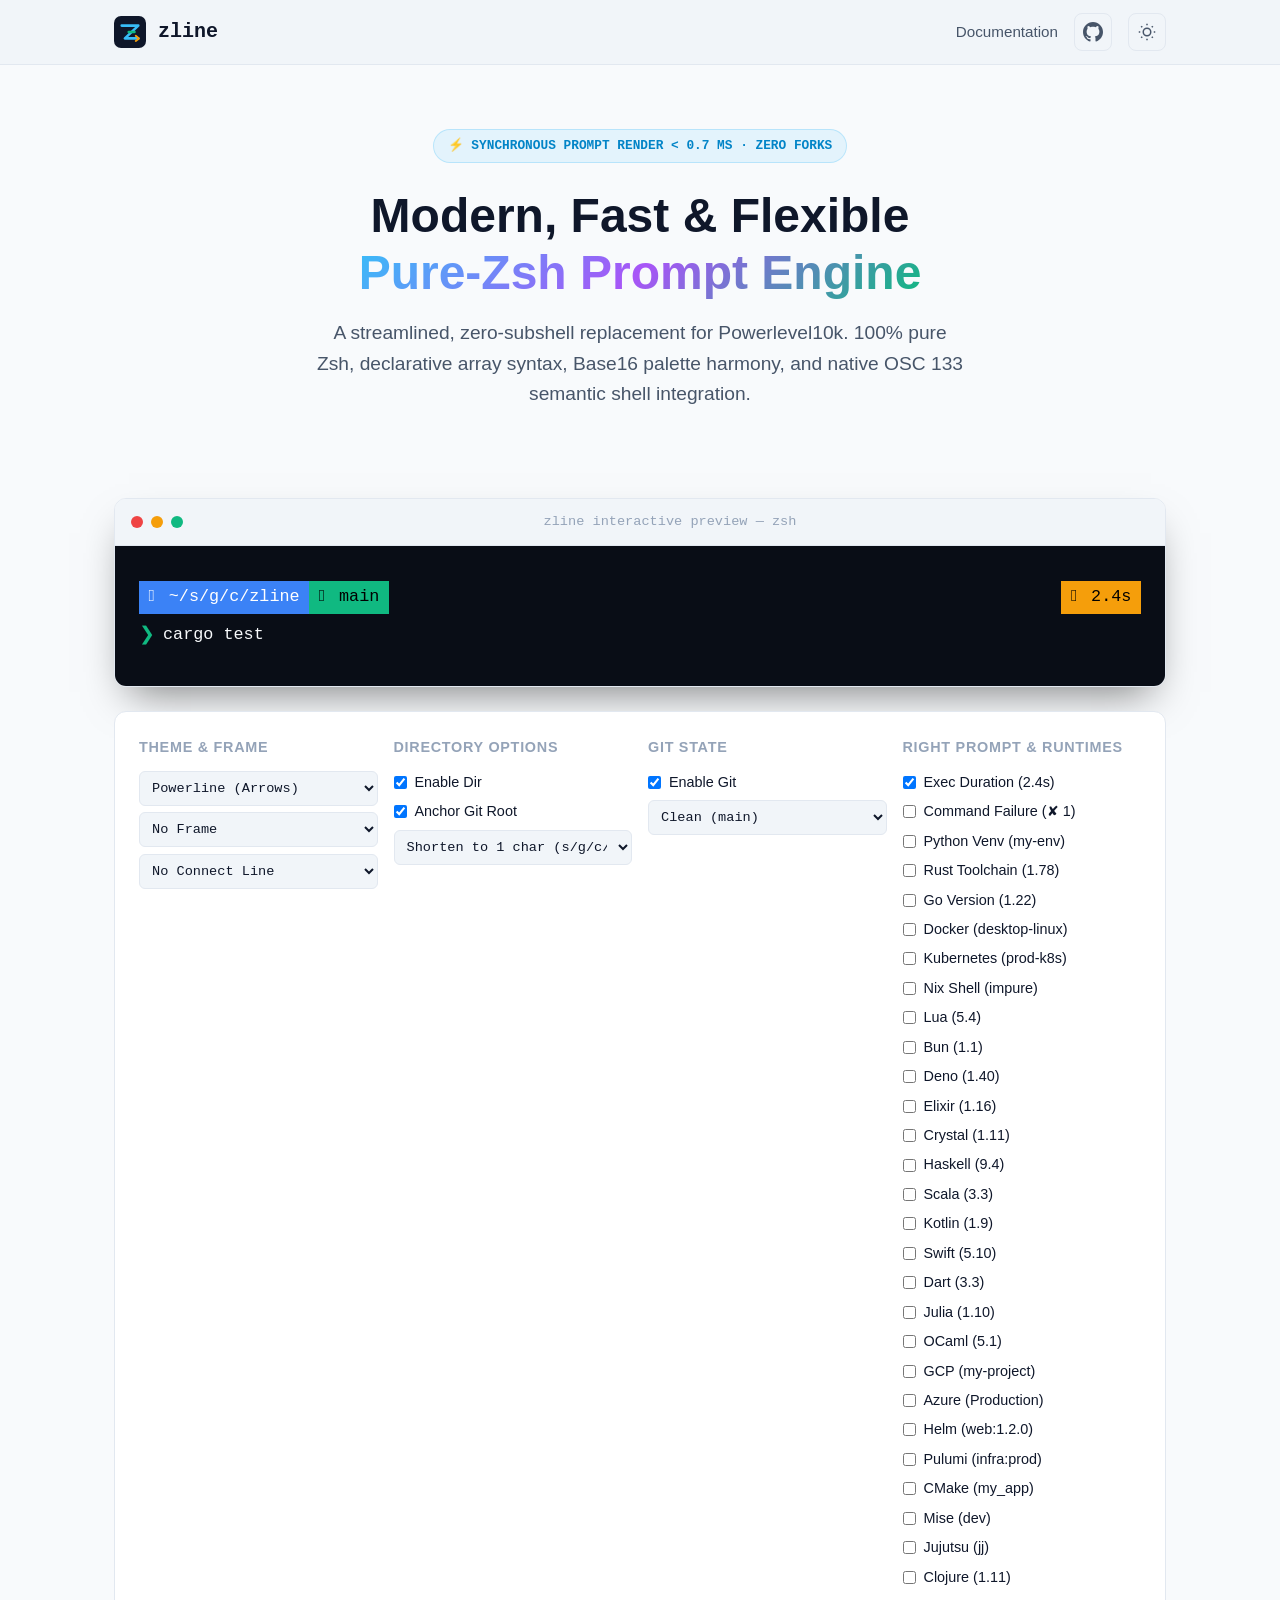
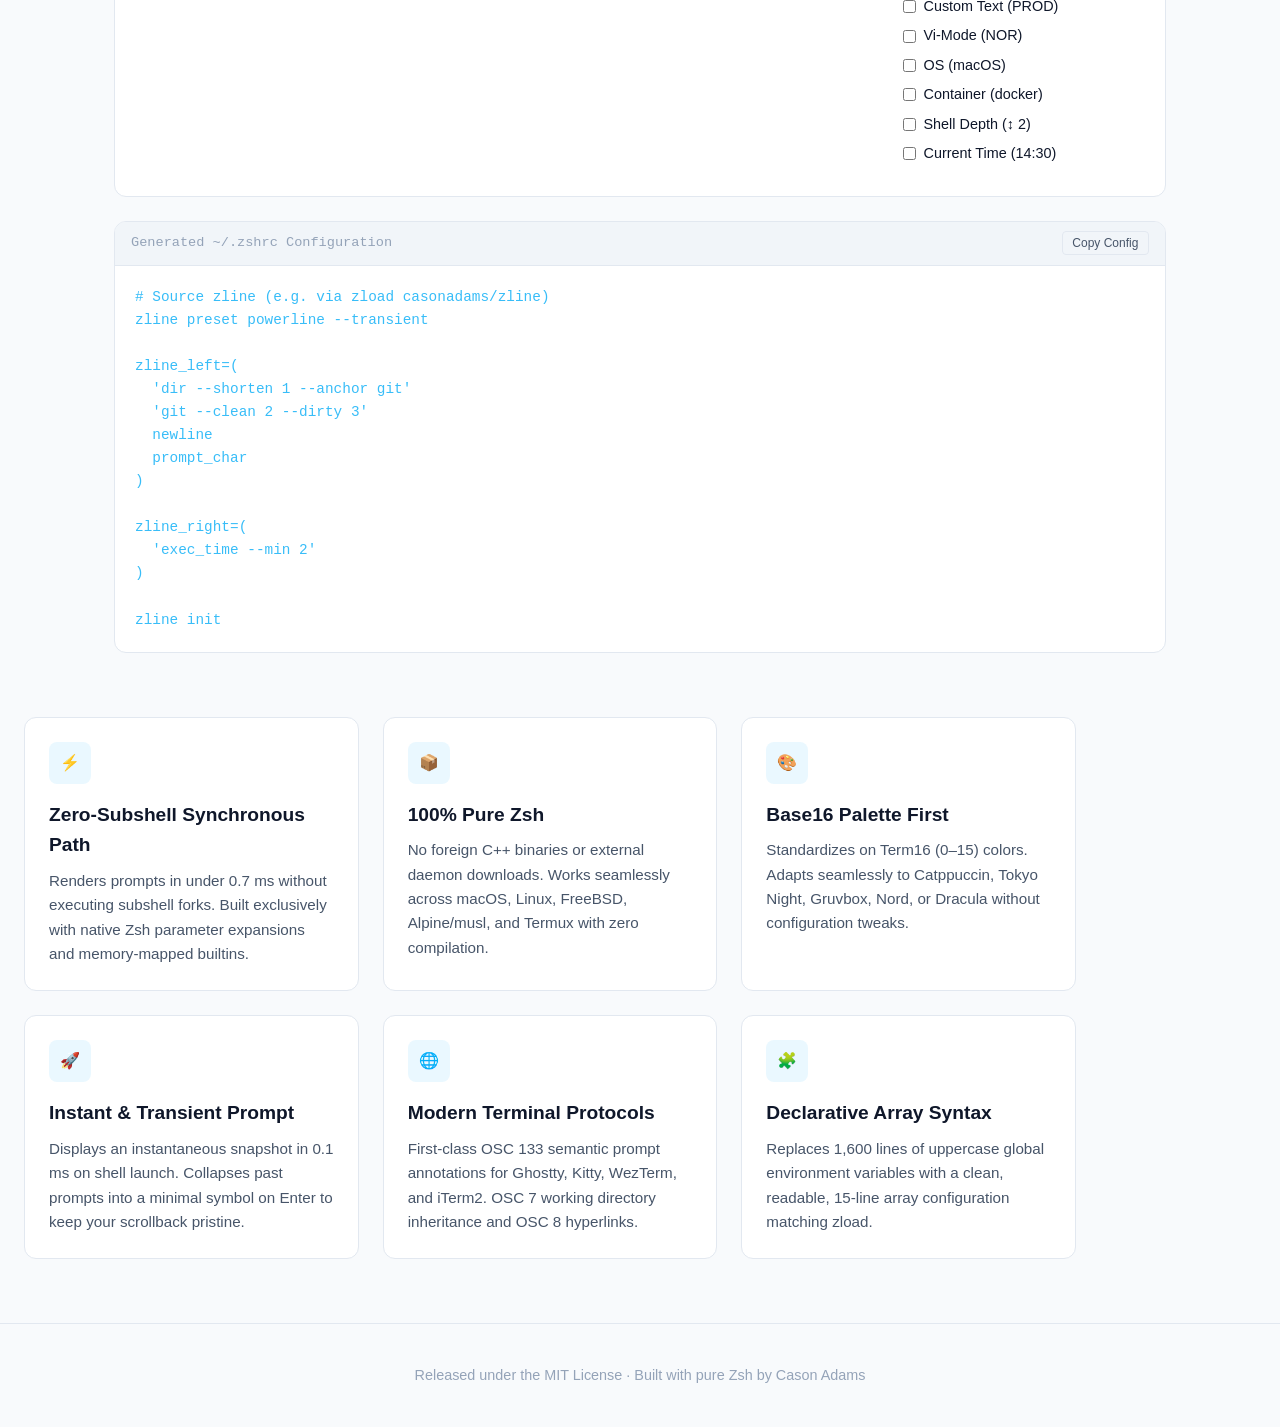
==== commit 4c21f8e2: "style(www): overhaul documentation layout with sticky sidebar and searchable segment directory - Imp" ====
--- a/www/index.html
+++ b/www/index.html
@@ -57,12 +57,118 @@
     </div>
   </header>
 
+  <!-- Interactive Prompt Playground -->
+  <section class="playground-section container">
+    <div class="terminal-window">
+      <div class="terminal-bar">
+        <span class="dot dot-red"></span>
+        <span class="dot dot-yellow"></span>
+        <span class="dot dot-green"></span>
+        <span class="terminal-title">zline interactive preview — zsh</span>
+      </div>
+      <div class="terminal-body" id="promptPreview">
+        <!-- Rendered dynamically via JS -->
+      </div>
+    </div>
+
+    <!-- Playground Controls -->
+    <div class="controls-grid">
+      <div class="control-group">
+        <h3>Theme & Frame</h3>
+        <select id="presetSelect">
+          <option value="powerline" selected>Powerline (Arrows)</option>
+          <option value="lean">Lean (Flat & Minimal)</option>
+          <option value="rainbow">Rainbow (High Contrast)</option>
+          <option value="pure">Pure (Clean 2-Line)</option>
+        </select>
+        <select id="frameSelect" style="margin-top:0.4rem;">
+          <option value="none" selected>No Frame</option>
+          <option value="left">Left Frame (╭─ ╰─)</option>
+          <option value="full">Full Frame</option>
+        </select>
+        <select id="connectSelect" style="margin-top:0.4rem;">
+          <option value="none" selected>No Connect Line</option>
+          <option value="dots">Dots (····)</option>
+          <option value="line">Solid Line (───)</option>
+        </select>
+      </div>
+
+      <div class="control-group">
+        <h3>Directory Options</h3>
+        <label><input type="checkbox" id="optDir" checked> Enable Dir</label>
+        <label><input type="checkbox" id="optAnchor" checked> Anchor Git Root</label>
+        <select id="dirShorten">
+          <option value="1" selected>Shorten to 1 char (s/g/c/zline)</option>
+          <option value="0">Full Path (no shortening)</option>
+          <option value="2">Prefix 2 chars (sr/gi/ca/zline)</option>
+        </select>
+      </div>
+
+      <div class="control-group">
+        <h3>Git State</h3>
+        <label><input type="checkbox" id="optGit" checked> Enable Git</label>
+        <select id="gitState">
+          <option value="clean" selected>Clean (main)</option>
+          <option value="dirty">Dirty (+1 !2 ?1)</option>
+          <option value="ahead">Ahead of remote (main ⇡2)</option>
+        </select>
+      </div>
+
+      <div class="control-group">
+        <h3>Right Prompt & Runtimes</h3>
+        <label><input type="checkbox" id="optExec" checked> Exec Duration (2.4s)</label>
+        <label><input type="checkbox" id="optStatus"> Command Failure (✘ 1)</label>
+        <label><input type="checkbox" id="optVenv"> Python Venv (my-env)</label>
+        <label><input type="checkbox" id="optRust"> Rust Toolchain (1.78)</label>
+        <label><input type="checkbox" id="optGo"> Go Version (1.22)</label>
+        <label><input type="checkbox" id="optDocker"> Docker (desktop-linux)</label>
+        <label><input type="checkbox" id="optK8s"> Kubernetes (prod-k8s)</label>
+        <label><input type="checkbox" id="optNix"> Nix Shell (impure)</label>
+        <label><input type="checkbox" id="optLua"> Lua (5.4)</label>
+        <label><input type="checkbox" id="optBun"> Bun (1.1)</label>
+        <label><input type="checkbox" id="optDeno"> Deno (1.40)</label>
+        <label><input type="checkbox" id="optElixir"> Elixir (1.16)</label>
+        <label><input type="checkbox" id="optCrystal"> Crystal (1.11)</label>
+        <label><input type="checkbox" id="optHaskell"> Haskell (9.4)</label>
+        <label><input type="checkbox" id="optScala"> Scala (3.3)</label>
+        <label><input type="checkbox" id="optKotlin"> Kotlin (1.9)</label>
+        <label><input type="checkbox" id="optSwift"> Swift (5.10)</label>
+        <label><input type="checkbox" id="optDart"> Dart (3.3)</label>
+        <label><input type="checkbox" id="optJulia"> Julia (1.10)</label>
+        <label><input type="checkbox" id="optOcaml"> OCaml (5.1)</label>
+        <label><input type="checkbox" id="optGcp"> GCP (my-project)</label>
+        <label><input type="checkbox" id="optAzure"> Azure (Production)</label>
+        <label><input type="checkbox" id="optHelm"> Helm (web:1.2.0)</label>
+        <label><input type="checkbox" id="optPulumi"> Pulumi (infra:prod)</label>
+        <label><input type="checkbox" id="optCmake"> CMake (my_app)</label>
+        <label><input type="checkbox" id="optMise"> Mise (dev)</label>
+        <label><input type="checkbox" id="optJj"> Jujutsu (jj)</label>
+        <label><input type="checkbox" id="optClojure"> Clojure (1.11)</label>
+        <label><input type="checkbox" id="optText"> Custom Text (PROD)</label>
+        <label><input type="checkbox" id="optViMode"> Vi-Mode (NOR)</label>
+        <label><input type="checkbox" id="optOs"> OS (macOS)</label>
+        <label><input type="checkbox" id="optContainer"> Container (docker)</label>
+        <label><input type="checkbox" id="optShlvl"> Shell Depth (↕ 2)</label>
+        <label><input type="checkbox" id="optTime"> Current Time (14:30)</label>
+      </div>
+    </div>
+
+    <!-- Generated Config Output -->
+    <div class="code-box">
+      <div class="code-header">
+        <span>Generated ~/.zshrc Configuration</span>
+        <button class="copy-btn" id="copyBtn">Copy Config</button>
+      </div>
+      <div class="code-content" id="configCode"></div>
+    </div>
+  </section>
+
   <!-- Features Grid -->
   <section class="container features-grid">
     <div class="feature-card">
       <div class="feature-icon">⚡</div>
-      <h3>Strict Zero-Fork Path</h3>
-      <p>Renders prompts in under 0.7 ms without subshell forks. Built exclusively with native Zsh parameter expansions and memory-mapped builtins.</p>
+      <h3>Zero-Subshell Synchronous Path</h3>
+      <p>Renders prompts in under 0.7 ms without executing subshell forks. Built exclusively with native Zsh parameter expansions and memory-mapped builtins.</p>
     </div>
 
     <div class="feature-card">
@@ -103,7 +209,7 @@
     </div>
   </footer>
 
-  <!-- Theme Toggle Script -->
+  <!-- Playground Script -->
   <script>
     const themeToggle = document.getElementById("themeToggle");
     themeToggle.addEventListener("click", () => {
@@ -112,6 +218,408 @@
       document.documentElement.dataset.theme = next;
       localStorage.setItem("zline:theme", next);
     });
+
+    const presetSelect = document.getElementById("presetSelect");
+    const frameSelect = document.getElementById("frameSelect");
+    const connectSelect = document.getElementById("connectSelect");
+    const optDir = document.getElementById("optDir");
+    const optAnchor = document.getElementById("optAnchor");
+    const dirShorten = document.getElementById("dirShorten");
+    const optGit = document.getElementById("optGit");
+    const gitState = document.getElementById("gitState");
+    const optExec = document.getElementById("optExec");
+    const optStatus = document.getElementById("optStatus");
+    const optVenv = document.getElementById("optVenv");
+    const optRust = document.getElementById("optRust");
+    const optGo = document.getElementById("optGo");
+    const optDocker = document.getElementById("optDocker");
+    const optK8s = document.getElementById("optK8s");
+    const optNix = document.getElementById("optNix");
+    const optLua = document.getElementById("optLua");
+    const optBun = document.getElementById("optBun");
+    const optDeno = document.getElementById("optDeno");
+    const optElixir = document.getElementById("optElixir");
+    const optCrystal = document.getElementById("optCrystal");
+    const optHaskell = document.getElementById("optHaskell");
+    const optScala = document.getElementById("optScala");
+    const optKotlin = document.getElementById("optKotlin");
+    const optSwift = document.getElementById("optSwift");
+    const optDart = document.getElementById("optDart");
+    const optJulia = document.getElementById("optJulia");
+    const optOcaml = document.getElementById("optOcaml");
+    const optGcp = document.getElementById("optGcp");
+    const optAzure = document.getElementById("optAzure");
+    const optHelm = document.getElementById("optHelm");
+    const optPulumi = document.getElementById("optPulumi");
+    const optCmake = document.getElementById("optCmake");
+    const optMise = document.getElementById("optMise");
+    const optJj = document.getElementById("optJj");
+    const optClojure = document.getElementById("optClojure");
+    const optText = document.getElementById("optText");
+    const optViMode = document.getElementById("optViMode");
+    const optOs = document.getElementById("optOs");
+    const optContainer = document.getElementById("optContainer");
+    const optShlvl = document.getElementById("optShlvl");
+    const optTime = document.getElementById("optTime");
+    const promptPreview = document.getElementById("promptPreview");
+    const configCode = document.getElementById("configCode");
+    const copyBtn = document.getElementById("copyBtn");
+
+    function updatePreview() {
+      const preset = presetSelect.value;
+      const isPowerline = preset === "powerline" || preset === "rainbow";
+      const isLean = preset === "lean" || preset === "pure";
+
+      let dirText = "~/src/github.com/casonadams/zline";
+      if (dirShorten.value === "1") {
+        dirText = optAnchor.checked ? "~/s/g/c/zline" : "~/s/g/c/z";
+      } else if (dirShorten.value === "2") {
+        dirText = optAnchor.checked ? "~/sr/gi/ca/zline" : "~/sr/gi/ca/zl";
+      }
+
+      let gitText = "main";
+      let gitClass = "";
+      if (gitState.value === "dirty") {
+        gitText = "main +1 !2 ?1";
+        gitClass = "dirty";
+      } else if (gitState.value === "ahead") {
+        gitText = "main ⇡2";
+      }
+
+      let leftHtml = "";
+      let rightHtml = "";
+
+      if (isPowerline) {
+        if (optDir.checked) {
+          leftHtml += `<span class="seg seg-dir">  ${dirText}</span>`;
+        }
+        if (optGit.checked) {
+          leftHtml += `<span class="seg seg-git ${gitClass}">  ${gitText}</span>`;
+        }
+        if (optRust.checked) {
+          rightHtml += `<span class="seg" style="background:#ef4444;color:#fff">🦀 1.78</span>`;
+        }
+        if (optGo.checked) {
+          rightHtml += `<span class="seg" style="background:#06b6d4;color:#000">🐹 1.22</span>`;
+        }
+        if (optVenv.checked) {
+          rightHtml += `<span class="seg seg-venv">🐍 my-env</span>`;
+        }
+        if (optDocker.checked) {
+          rightHtml += `<span class="seg" style="background:#3b82f6;color:#fff">󰡨 swarm</span>`;
+        }
+        if (optK8s.checked) {
+          rightHtml += `<span class="seg" style="background:#06b6d4;color:#000">⎈ prod-k8s</span>`;
+        }
+        if (optNix.checked) {
+          rightHtml += `<span class="seg" style="background:#06b6d4;color:#000"> impure</span>`;
+        }
+        if (optLua.checked) {
+          rightHtml += `<span class="seg" style="background:#3b82f6;color:#fff"> 5.4</span>`;
+        }
+        if (optBun.checked) {
+          rightHtml += `<span class="seg" style="background:#f1f5f9;color:#000">🥟 1.1</span>`;
+        }
+        if (optDeno.checked) {
+          rightHtml += `<span class="seg" style="background:#10b981;color:#000">🦕 1.40</span>`;
+        }
+        if (optElixir.checked) {
+          rightHtml += `<span class="seg" style="background:#a855f7;color:#fff"> 1.16</span>`;
+        }
+        if (optCrystal.checked) {
+          rightHtml += `<span class="seg" style="background:#f1f5f9;color:#000"> 1.11</span>`;
+        }
+        if (optHaskell.checked) {
+          rightHtml += `<span class="seg" style="background:#a855f7;color:#fff"> 9.4</span>`;
+        }
+        if (optScala.checked) {
+          rightHtml += `<span class="seg" style="background:#ef4444;color:#fff"> 3.3</span>`;
+        }
+        if (optKotlin.checked) {
+          rightHtml += `<span class="seg" style="background:#c084fc;color:#000">󱈙 1.9</span>`;
+        }
+        if (optSwift.checked) {
+          rightHtml += `<span class="seg" style="background:#ef4444;color:#fff"> 5.10</span>`;
+        }
+        if (optDart.checked) {
+          rightHtml += `<span class="seg" style="background:#38bdf8;color:#000"> 3.3</span>`;
+        }
+        if (optJulia.checked) {
+          rightHtml += `<span class="seg" style="background:#c084fc;color:#fff"> 1.10</span>`;
+        }
+        if (optOcaml.checked) {
+          rightHtml += `<span class="seg" style="background:#eab308;color:#000"> 5.1</span>`;
+        }
+        if (optGcp.checked) {
+          rightHtml += `<span class="seg" style="background:#3b82f6;color:#fff">󱇶 my-project</span>`;
+        }
+        if (optAzure.checked) {
+          rightHtml += `<span class="seg" style="background:#06b6d4;color:#000">󰠅 Production</span>`;
+        }
+        if (optHelm.checked) {
+          rightHtml += `<span class="seg" style="background:#06b6d4;color:#000">⎈ web:1.2.0</span>`;
+        }
+        if (optPulumi.checked) {
+          rightHtml += `<span class="seg" style="background:#a855f7;color:#fff"> infra:prod</span>`;
+        }
+        if (optCmake.checked) {
+          rightHtml += `<span class="seg" style="background:#3b82f6;color:#fff"> my_app</span>`;
+        }
+        if (optMise.checked) {
+          rightHtml += `<span class="seg" style="background:#eab308;color:#000"> mise</span>`;
+        }
+        if (optJj.checked) {
+          rightHtml += `<span class="seg" style="background:#d946ef;color:#fff"> jj</span>`;
+        }
+        if (optClojure.checked) {
+          rightHtml += `<span class="seg" style="background:#22c55e;color:#000"> clj</span>`;
+        }
+        if (optText.checked) {
+          rightHtml += `<span class="seg" style="background:#ef4444;color:#fff">PROD</span>`;
+        }
+        if (optViMode.checked) {
+          rightHtml += `<span class="seg" style="background:#eab308;color:#000">NOR</span>`;
+        }
+        if (optOs.checked) {
+          rightHtml += `<span class="seg" style="background:#f1f5f9;color:#000"></span>`;
+        }
+        if (optContainer.checked) {
+          rightHtml += `<span class="seg" style="background:#06b6d4;color:#000">⬢ docker</span>`;
+        }
+        if (optShlvl.checked) {
+          rightHtml += `<span class="seg" style="background:#eab308;color:#000">↕ 2</span>`;
+        }
+        if (optStatus.checked) {
+          rightHtml += `<span class="seg seg-status">✘ 1</span>`;
+        }
+        if (optExec.checked) {
+          rightHtml += `<span class="seg seg-exec"> 2.4s</span>`;
+        }
+        if (optTime.checked) {
+          rightHtml += `<span class="seg" style="background:#1e293b;color:#fff"> 14:30</span>`;
+        }
+      } else {
+        if (optDir.checked) {
+          leftHtml += `<span style="color:#38bdf8"> ${dirText}</span> `;
+        }
+        if (optGit.checked) {
+          const col = gitClass === "dirty" ? "#f59e0b" : "#10b981";
+          leftHtml += `<span style="color:${col}"> ${gitText}</span> `;
+        }
+        if (optRust.checked) {
+          rightHtml += `<span style="color:#ef4444">🦀 1.78</span> `;
+        }
+        if (optGo.checked) {
+          rightHtml += `<span style="color:#06b6d4">🐹 1.22</span> `;
+        }
+        if (optVenv.checked) {
+          rightHtml += `<span style="color:#a855f7">🐍 my-env</span> `;
+        }
+        if (optDocker.checked) {
+          rightHtml += `<span style="color:#38bdf8">󰡨 swarm</span> `;
+        }
+        if (optK8s.checked) {
+          rightHtml += `<span style="color:#06b6d4">⎈ prod-k8s</span> `;
+        }
+        if (optNix.checked) {
+          rightHtml += `<span style="color:#06b6d4"> impure</span> `;
+        }
+        if (optLua.checked) {
+          rightHtml += `<span style="color:#38bdf8"> 5.4</span> `;
+        }
+        if (optBun.checked) {
+          rightHtml += `<span style="color:#f8fafc">🥟 1.1</span> `;
+        }
+        if (optDeno.checked) {
+          rightHtml += `<span style="color:#10b981">🦕 1.40</span> `;
+        }
+        if (optElixir.checked) {
+          rightHtml += `<span style="color:#c084fc"> 1.16</span> `;
+        }
+        if (optCrystal.checked) {
+          rightHtml += `<span style="color:#f8fafc"> 1.11</span> `;
+        }
+        if (optHaskell.checked) {
+          rightHtml += `<span style="color:#c084fc"> 9.4</span> `;
+        }
+        if (optScala.checked) {
+          rightHtml += `<span style="color:#ef4444"> 3.3</span> `;
+        }
+        if (optKotlin.checked) {
+          rightHtml += `<span style="color:#d8b4fe">󱈙 1.9</span> `;
+        }
+        if (optSwift.checked) {
+          rightHtml += `<span style="color:#ef4444"> 5.10</span> `;
+        }
+        if (optDart.checked) {
+          rightHtml += `<span style="color:#38bdf8"> 3.3</span> `;
+        }
+        if (optJulia.checked) {
+          rightHtml += `<span style="color:#c084fc"> 1.10</span> `;
+        }
+        if (optOcaml.checked) {
+          rightHtml += `<span style="color:#eab308"> 5.1</span> `;
+        }
+        if (optGcp.checked) {
+          rightHtml += `<span style="color:#38bdf8">󱇶 my-project</span> `;
+        }
+        if (optAzure.checked) {
+          rightHtml += `<span style="color:#06b6d4">󰠅 Production</span> `;
+        }
+        if (optHelm.checked) {
+          rightHtml += `<span style="color:#38bdf8">⎈ web:1.2.0</span> `;
+        }
+        if (optPulumi.checked) {
+          rightHtml += `<span style="color:#c084fc"> infra:prod</span> `;
+        }
+        if (optCmake.checked) {
+          rightHtml += `<span style="color:#38bdf8"> my_app</span> `;
+        }
+        if (optMise.checked) {
+          rightHtml += `<span style="color:#facc15"> mise</span> `;
+        }
+        if (optJj.checked) {
+          rightHtml += `<span style="color:#e879f9"> jj</span> `;
+        }
+        if (optClojure.checked) {
+          rightHtml += `<span style="color:#4ade80"> clj</span> `;
+        }
+        if (optText.checked) {
+          rightHtml += `<span style="color:#ef4444">PROD</span> `;
+        }
+        if (optViMode.checked) {
+          rightHtml += `<span style="color:#eab308">NOR</span> `;
+        }
+        if (optOs.checked) {
+          rightHtml += `<span style="color:#f8fafc"></span> `;
+        }
+        if (optContainer.checked) {
+          rightHtml += `<span style="color:#06b6d4">⬢ docker</span> `;
+        }
+        if (optShlvl.checked) {
+          rightHtml += `<span style="color:#eab308">↕ 2</span> `;
+        }
+        if (optStatus.checked) {
+          rightHtml += `<span style="color:#ef4444">✘ 1</span> `;
+        }
+        if (optExec.checked) {
+          rightHtml += `<span style="color:#f59e0b"> 2.4s</span> `;
+        }
+        if (optTime.checked) {
+          rightHtml += `<span style="color:#94a3b8"> 14:30</span> `;
+        }
+      }
+
+      let frameTop = "";
+      let frameBot = "";
+      if (frameSelect.value === "left" || frameSelect.value === "full") {
+        frameTop = `<span style="color:#64748b">╭─ </span>`;
+        frameBot = `<span style="color:#64748b">╰─ </span>`;
+      }
+
+      let connectHtml = "";
+      if (connectSelect.value === "dots") {
+        connectHtml = `<span style="flex-grow:1;border-bottom:2px dotted #64748b;margin:0 0.75rem;"></span>`;
+      } else if (connectSelect.value === "line") {
+        connectHtml = `<span style="flex-grow:1;border-bottom:1px solid #64748b;margin:0 0.75rem;"></span>`;
+      }
+
+      const charClass = optStatus.checked ? "prompt-char error" : "prompt-char";
+      const charSym = "❯";
+
+      promptPreview.innerHTML = `
+        <div class="prompt-line-top">
+          <div class="prompt-left">${frameTop}${leftHtml}</div>
+          ${connectHtml}
+          <div class="prompt-right">${rightHtml}</div>
+        </div>
+        <div style="display:flex;align-items:center;">
+          ${frameBot}
+          <span class="${charClass}">${charSym}</span>
+          <span style="color:#f8fafc">cargo test</span>
+        </div>
+      `;
+
+      // Generate config code
+      let leftSegs = [];
+      if (optDir.checked) {
+        let d = `dir --shorten ${dirShorten.value}`;
+        if (optAnchor.checked) d += " --anchor git";
+        leftSegs.push(`'${d}'`);
+      }
+      if (optGit.checked) leftSegs.push("'git --clean 2 --dirty 3'");
+      leftSegs.push("newline");
+      leftSegs.push("prompt_char");
+
+      let rightSegs = [];
+      if (optRust.checked) rightSegs.push("rust");
+      if (optGo.checked) rightSegs.push("golang");
+      if (optVenv.checked) rightSegs.push("venv");
+      if (optDocker.checked) rightSegs.push("docker");
+      if (optK8s.checked) rightSegs.push("k8s");
+      if (optNix.checked) rightSegs.push("nix_shell");
+      if (optLua.checked) rightSegs.push("lua");
+      if (optBun.checked) rightSegs.push("bun");
+      if (optDeno.checked) rightSegs.push("deno");
+      if (optElixir.checked) rightSegs.push("elixir");
+      if (optCrystal.checked) rightSegs.push("crystal");
+      if (optHaskell.checked) rightSegs.push("haskell");
+      if (optScala.checked) rightSegs.push("scala");
+      if (optKotlin.checked) rightSegs.push("kotlin");
+      if (optSwift.checked) rightSegs.push("swift");
+      if (optDart.checked) rightSegs.push("dart");
+      if (optJulia.checked) rightSegs.push("julia");
+      if (optOcaml.checked) rightSegs.push("ocaml");
+      if (optGcp.checked) rightSegs.push("gcp");
+      if (optAzure.checked) rightSegs.push("azure");
+      if (optHelm.checked) rightSegs.push("helm");
+      if (optPulumi.checked) rightSegs.push("pulumi");
+      if (optCmake.checked) rightSegs.push("cmake");
+      if (optMise.checked) rightSegs.push("mise");
+      if (optJj.checked) rightSegs.push("jj");
+      if (optClojure.checked) rightSegs.push("clojure");
+      if (optText.checked) rightSegs.push("'text \"PROD\" --color 9'");
+      if (optViMode.checked) rightSegs.push("'vi_mode --hide-insert'");
+      if (optOs.checked) rightSegs.push("os");
+      if (optContainer.checked) rightSegs.push("container");
+      if (optShlvl.checked) rightSegs.push("shlvl");
+      if (optStatus.checked) rightSegs.push("'status --hide-zero'");
+      if (optExec.checked) rightSegs.push("'exec_time --min 2'");
+      if (optTime.checked) rightSegs.push("time");
+
+      let flags = ["--transient"];
+      if (frameSelect.value !== "none") flags.push(`--frame ${frameSelect.value}`);
+      if (connectSelect.value === "dots") flags.push('--connect "·"');
+      if (connectSelect.value === "line") flags.push('--connect "─"');
+
+      const code = `# Source zline (e.g. via zload casonadams/zline)
+zline preset ${preset} ${flags.join(" ")}
+
+zline_left=(
+  ${leftSegs.join("\n  ")}
+)
+
+zline_right=(
+  ${rightSegs.join("\n  ")}
+)
+
+zline init`;
+
+      configCode.textContent = code;
+    }
+
+    [presetSelect, frameSelect, connectSelect, optDir, optAnchor, dirShorten, optGit, gitState, optExec, optStatus, optVenv, optRust, optGo, optDocker, optK8s, optNix, optLua, optBun, optDeno, optElixir, optCrystal, optHaskell, optScala, optKotlin, optSwift, optDart, optJulia, optOcaml, optGcp, optAzure, optHelm, optPulumi, optCmake, optMise, optJj, optClojure, optText, optViMode, optOs, optContainer, optShlvl, optTime].forEach(el => {
+      el.addEventListener("change", updatePreview);
+    });
+
+    copyBtn.addEventListener("click", () => {
+      navigator.clipboard.writeText(configCode.textContent).then(() => {
+        copyBtn.textContent = "Copied!";
+        setTimeout(() => { copyBtn.textContent = "Copy Config"; }, 2000);
+      });
+    });
+
+    updatePreview();
   </script>
 </body>
 </html>
--- a/www/css/style.css
+++ b/www/css/style.css
@@ -46,7 +46,7 @@
   -webkit-font-smoothing: antialiased;
 }
 
-.container { max-width: 1160px; margin: 0 auto; padding: 0 1.5rem; }
+.container { max-width: 1100px; margin: 0 auto; padding: 0 1.5rem; }
 
 /* Navbar */
 .navbar {
@@ -92,7 +92,7 @@
 .btn-icon:hover { color: var(--text-primary); border-color: var(--accent); }
 
 /* Hero */
-.hero { padding: 4rem 0 1.5rem; text-align: center; }
+.hero { padding: 4rem 0 3rem; text-align: center; }
 .badge {
   display: inline-flex;
   align-items: center;
@@ -117,7 +117,113 @@
   font-size: 1.2rem;
   color: var(--text-secondary);
   max-width: 650px;
+  margin: 0 auto 2.5rem;
+}
+
+/* Interactive Playground */
+.playground-section { margin-bottom: 4rem; }
+.terminal-window {
+  background: var(--bg-card);
+  border: 1px solid var(--border-color);
+  border-radius: 12px;
+  overflow: hidden;
+  box-shadow: 0 20px 40px -15px rgba(0, 0, 0, 0.5);
+  margin-bottom: 1.5rem;
+}
+.terminal-bar {
+  background: var(--bg-secondary);
+  padding: 0.75rem 1rem;
+  display: flex;
+  align-items: center;
+  gap: 0.5rem;
+  border-bottom: 1px solid var(--border-color);
+}
+.dot { width: 12px; height: 12px; border-radius: 50%; }
+.dot-red { background: #ef4444; }
+.dot-yellow { background: #f59e0b; }
+.dot-green { background: #10b981; }
+.terminal-title {
   margin: 0 auto;
+  font-family: var(--font-mono);
+  font-size: 0.85rem;
+  color: var(--text-muted);
+}
+.terminal-body {
+  padding: 1.5rem;
+  font-family: var(--font-mono);
+  font-size: 1.05rem;
+  min-height: 140px;
+  display: flex;
+  flex-direction: column;
+  justify-content: center;
+  background: #090d16;
+}
+
+/* Powerline Segments CSS */
+.prompt-line-top {
+  display: flex;
+  align-items: center;
+  justify-content: space-between;
+  margin-bottom: 0.35rem;
+}
+.prompt-left, .prompt-right { display: flex; align-items: center; }
+.seg {
+  padding: 0.2rem 0.6rem;
+  display: inline-flex;
+  align-items: center;
+  gap: 0.35rem;
+  font-weight: 500;
+  position: relative;
+}
+.seg-dir { background: var(--ansi-blue); color: #ffffff; }
+.seg-git { background: var(--ansi-green); color: #000000; }
+.seg-git.dirty { background: var(--ansi-yellow); color: #000000; }
+.seg-venv { background: var(--ansi-magenta); color: #ffffff; }
+.seg-status { background: var(--ansi-red); color: #ffffff; }
+.seg-exec { background: var(--ansi-yellow); color: #000000; }
+
+.prompt-char {
+  color: var(--ansi-green);
+  font-size: 1.2rem;
+  margin-right: 0.5rem;
+}
+.prompt-char.error { color: var(--ansi-red); }
+
+/* Controls Grid */
+.controls-grid {
+  display: grid;
+  grid-template-columns: repeat(auto-fit, minmax(220px, 1fr));
+  gap: 1rem;
+  background: var(--bg-card);
+  padding: 1.5rem;
+  border-radius: 12px;
+  border: 1px solid var(--border-color);
+  margin-bottom: 1.5rem;
+}
+.control-group h3 {
+  font-size: 0.9rem;
+  text-transform: uppercase;
+  letter-spacing: 0.05em;
+  color: var(--text-muted);
+  margin-bottom: 0.75rem;
+}
+.control-group label {
+  display: flex;
+  align-items: center;
+  gap: 0.5rem;
+  font-size: 0.9rem;
+  margin-bottom: 0.4rem;
+  cursor: pointer;
+}
+.control-group select, .control-group input[type="text"] {
+  width: 100%;
+  padding: 0.5rem;
+  background: var(--bg-secondary);
+  border: 1px solid var(--border-color);
+  color: var(--text-primary);
+  border-radius: 6px;
+  font-family: var(--font-mono);
+  font-size: 0.85rem;
 }
 
 /* Code Snippet Box */
@@ -163,20 +269,13 @@
   display: grid;
   grid-template-columns: repeat(auto-fit, minmax(280px, 1fr));
   gap: 1.5rem;
-  margin: 3.5rem auto 5rem;
-}
-@media (min-width: 992px) {
-  .features-grid {
-    grid-template-columns: repeat(3, 1fr);
-  }
+  margin: 4rem 0;
 }
 .feature-card {
   background: var(--bg-card);
   border: 1px solid var(--border-color);
   border-radius: 12px;
-  padding: 1.75rem 1.5rem;
-  display: flex;
-  flex-direction: column;
+  padding: 1.5rem;
   transition: transform 0.2s, border-color 0.2s;
 }
 .feature-card:hover {
@@ -184,32 +283,19 @@
   border-color: var(--accent);
 }
 .feature-icon {
-  width: 44px;
-  height: 44px;
-  border-radius: 10px;
+  width: 42px;
+  height: 42px;
+  border-radius: 8px;
   background: rgba(56, 189, 248, 0.1);
   color: var(--accent);
   display: flex;
   align-items: center;
   justify-content: center;
-  margin-bottom: 1.25rem;
-  font-size: 1.25rem;
-  flex-shrink: 0;
-}
-.feature-card h3 {
-  font-size: 1.15rem;
-  font-weight: 600;
-  line-height: 1.35;
-  margin-bottom: 0.65rem;
-  color: var(--text-primary);
-}
-.feature-card p {
-  color: var(--text-secondary);
-  font-size: 0.95rem;
-  line-height: 1.6;
-  margin: 0;
-  flex-grow: 1;
-}
+  margin-bottom: 1rem;
+}
+.feature-card h3 { font-size: 1.2rem; margin-bottom: 0.5rem; }
+.feature-card p { color: var(--text-secondary); font-size: 0.95rem; }
+
 /* Footer */
 footer {
   border-top: 1px solid var(--border-color);
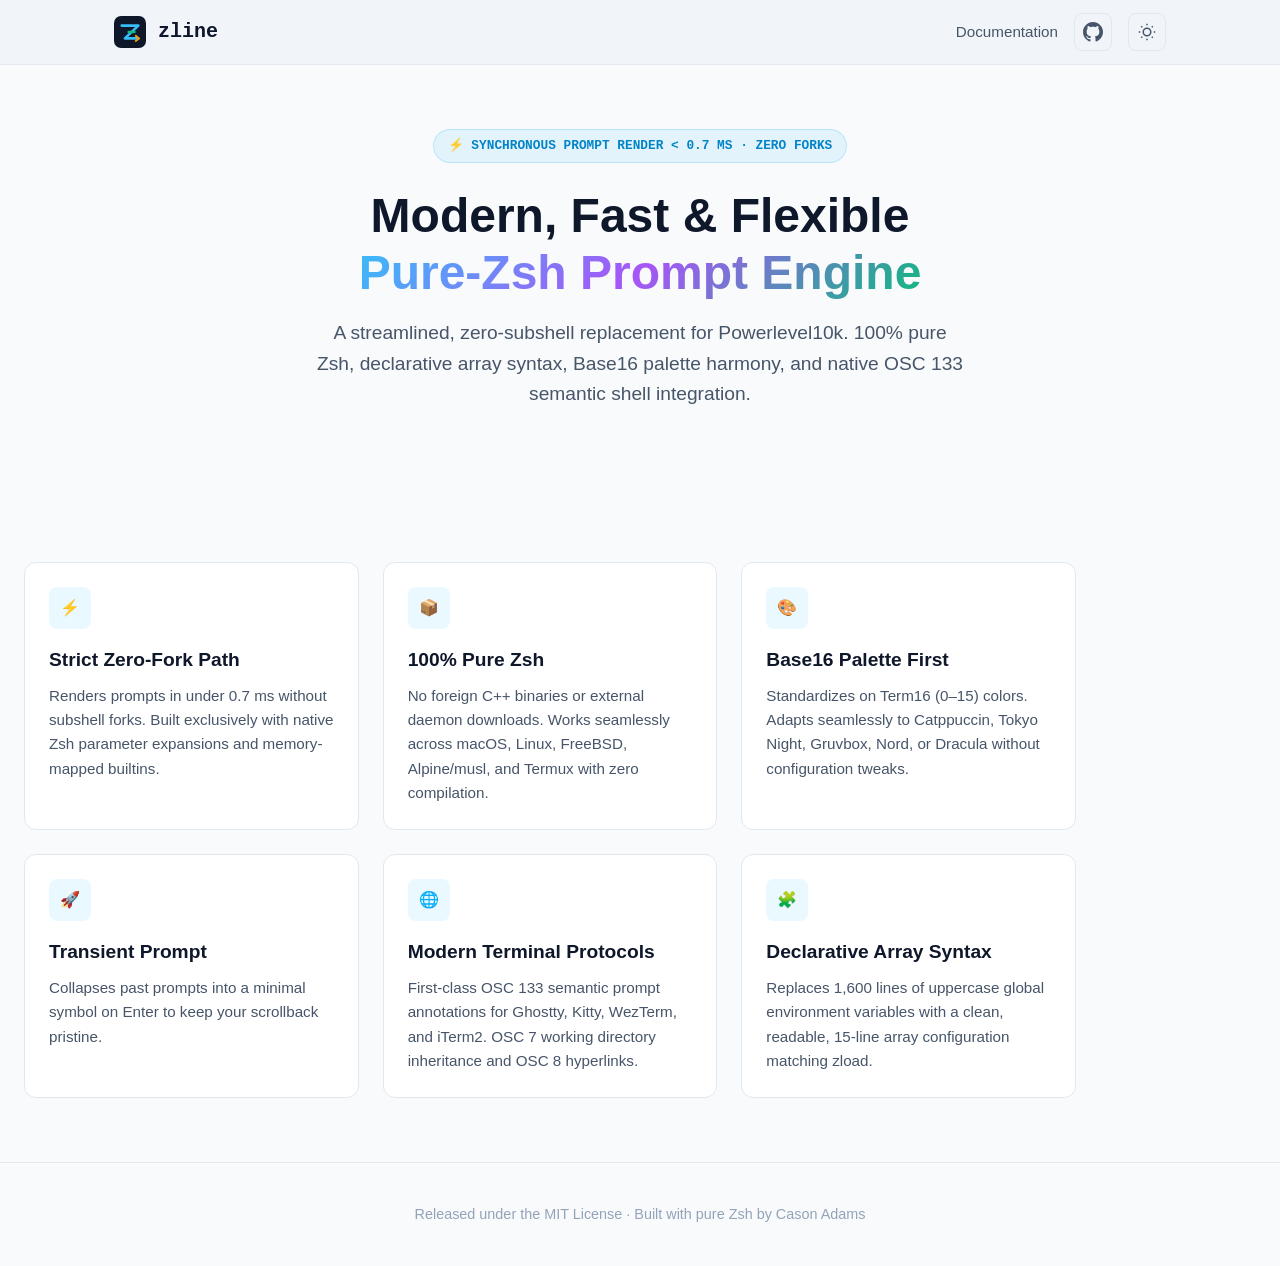
==== commit 9305500e: "refactor(instant): remove the non-functional instant prompt cache The snapshot file was written afte" ====
--- a/www/index.html
+++ b/www/index.html
@@ -57,118 +57,12 @@
     </div>
   </header>
 
-  <!-- Interactive Prompt Playground -->
-  <section class="playground-section container">
-    <div class="terminal-window">
-      <div class="terminal-bar">
-        <span class="dot dot-red"></span>
-        <span class="dot dot-yellow"></span>
-        <span class="dot dot-green"></span>
-        <span class="terminal-title">zline interactive preview — zsh</span>
-      </div>
-      <div class="terminal-body" id="promptPreview">
-        <!-- Rendered dynamically via JS -->
-      </div>
-    </div>
-
-    <!-- Playground Controls -->
-    <div class="controls-grid">
-      <div class="control-group">
-        <h3>Theme & Frame</h3>
-        <select id="presetSelect">
-          <option value="powerline" selected>Powerline (Arrows)</option>
-          <option value="lean">Lean (Flat & Minimal)</option>
-          <option value="rainbow">Rainbow (High Contrast)</option>
-          <option value="pure">Pure (Clean 2-Line)</option>
-        </select>
-        <select id="frameSelect" style="margin-top:0.4rem;">
-          <option value="none" selected>No Frame</option>
-          <option value="left">Left Frame (╭─ ╰─)</option>
-          <option value="full">Full Frame</option>
-        </select>
-        <select id="connectSelect" style="margin-top:0.4rem;">
-          <option value="none" selected>No Connect Line</option>
-          <option value="dots">Dots (····)</option>
-          <option value="line">Solid Line (───)</option>
-        </select>
-      </div>
-
-      <div class="control-group">
-        <h3>Directory Options</h3>
-        <label><input type="checkbox" id="optDir" checked> Enable Dir</label>
-        <label><input type="checkbox" id="optAnchor" checked> Anchor Git Root</label>
-        <select id="dirShorten">
-          <option value="1" selected>Shorten to 1 char (s/g/c/zline)</option>
-          <option value="0">Full Path (no shortening)</option>
-          <option value="2">Prefix 2 chars (sr/gi/ca/zline)</option>
-        </select>
-      </div>
-
-      <div class="control-group">
-        <h3>Git State</h3>
-        <label><input type="checkbox" id="optGit" checked> Enable Git</label>
-        <select id="gitState">
-          <option value="clean" selected>Clean (main)</option>
-          <option value="dirty">Dirty (+1 !2 ?1)</option>
-          <option value="ahead">Ahead of remote (main ⇡2)</option>
-        </select>
-      </div>
-
-      <div class="control-group">
-        <h3>Right Prompt & Runtimes</h3>
-        <label><input type="checkbox" id="optExec" checked> Exec Duration (2.4s)</label>
-        <label><input type="checkbox" id="optStatus"> Command Failure (✘ 1)</label>
-        <label><input type="checkbox" id="optVenv"> Python Venv (my-env)</label>
-        <label><input type="checkbox" id="optRust"> Rust Toolchain (1.78)</label>
-        <label><input type="checkbox" id="optGo"> Go Version (1.22)</label>
-        <label><input type="checkbox" id="optDocker"> Docker (desktop-linux)</label>
-        <label><input type="checkbox" id="optK8s"> Kubernetes (prod-k8s)</label>
-        <label><input type="checkbox" id="optNix"> Nix Shell (impure)</label>
-        <label><input type="checkbox" id="optLua"> Lua (5.4)</label>
-        <label><input type="checkbox" id="optBun"> Bun (1.1)</label>
-        <label><input type="checkbox" id="optDeno"> Deno (1.40)</label>
-        <label><input type="checkbox" id="optElixir"> Elixir (1.16)</label>
-        <label><input type="checkbox" id="optCrystal"> Crystal (1.11)</label>
-        <label><input type="checkbox" id="optHaskell"> Haskell (9.4)</label>
-        <label><input type="checkbox" id="optScala"> Scala (3.3)</label>
-        <label><input type="checkbox" id="optKotlin"> Kotlin (1.9)</label>
-        <label><input type="checkbox" id="optSwift"> Swift (5.10)</label>
-        <label><input type="checkbox" id="optDart"> Dart (3.3)</label>
-        <label><input type="checkbox" id="optJulia"> Julia (1.10)</label>
-        <label><input type="checkbox" id="optOcaml"> OCaml (5.1)</label>
-        <label><input type="checkbox" id="optGcp"> GCP (my-project)</label>
-        <label><input type="checkbox" id="optAzure"> Azure (Production)</label>
-        <label><input type="checkbox" id="optHelm"> Helm (web:1.2.0)</label>
-        <label><input type="checkbox" id="optPulumi"> Pulumi (infra:prod)</label>
-        <label><input type="checkbox" id="optCmake"> CMake (my_app)</label>
-        <label><input type="checkbox" id="optMise"> Mise (dev)</label>
-        <label><input type="checkbox" id="optJj"> Jujutsu (jj)</label>
-        <label><input type="checkbox" id="optClojure"> Clojure (1.11)</label>
-        <label><input type="checkbox" id="optText"> Custom Text (PROD)</label>
-        <label><input type="checkbox" id="optViMode"> Vi-Mode (NOR)</label>
-        <label><input type="checkbox" id="optOs"> OS (macOS)</label>
-        <label><input type="checkbox" id="optContainer"> Container (docker)</label>
-        <label><input type="checkbox" id="optShlvl"> Shell Depth (↕ 2)</label>
-        <label><input type="checkbox" id="optTime"> Current Time (14:30)</label>
-      </div>
-    </div>
-
-    <!-- Generated Config Output -->
-    <div class="code-box">
-      <div class="code-header">
-        <span>Generated ~/.zshrc Configuration</span>
-        <button class="copy-btn" id="copyBtn">Copy Config</button>
-      </div>
-      <div class="code-content" id="configCode"></div>
-    </div>
-  </section>
-
   <!-- Features Grid -->
   <section class="container features-grid">
     <div class="feature-card">
       <div class="feature-icon">⚡</div>
-      <h3>Zero-Subshell Synchronous Path</h3>
-      <p>Renders prompts in under 0.7 ms without executing subshell forks. Built exclusively with native Zsh parameter expansions and memory-mapped builtins.</p>
+      <h3>Strict Zero-Fork Path</h3>
+      <p>Renders prompts in under 0.7 ms without subshell forks. Built exclusively with native Zsh parameter expansions and memory-mapped builtins.</p>
     </div>
 
     <div class="feature-card">
@@ -185,8 +79,8 @@
 
     <div class="feature-card">
       <div class="feature-icon">🚀</div>
-      <h3>Instant & Transient Prompt</h3>
-      <p>Displays an instantaneous snapshot in 0.1 ms on shell launch. Collapses past prompts into a minimal symbol on Enter to keep your scrollback pristine.</p>
+      <h3>Transient Prompt</h3>
+      <p>Collapses past prompts into a minimal symbol on Enter to keep your scrollback pristine.</p>
     </div>
 
     <div class="feature-card">
@@ -209,7 +103,7 @@
     </div>
   </footer>
 
-  <!-- Playground Script -->
+  <!-- Theme Toggle Script -->
   <script>
     const themeToggle = document.getElementById("themeToggle");
     themeToggle.addEventListener("click", () => {
@@ -218,408 +112,6 @@
       document.documentElement.dataset.theme = next;
       localStorage.setItem("zline:theme", next);
     });
-
-    const presetSelect = document.getElementById("presetSelect");
-    const frameSelect = document.getElementById("frameSelect");
-    const connectSelect = document.getElementById("connectSelect");
-    const optDir = document.getElementById("optDir");
-    const optAnchor = document.getElementById("optAnchor");
-    const dirShorten = document.getElementById("dirShorten");
-    const optGit = document.getElementById("optGit");
-    const gitState = document.getElementById("gitState");
-    const optExec = document.getElementById("optExec");
-    const optStatus = document.getElementById("optStatus");
-    const optVenv = document.getElementById("optVenv");
-    const optRust = document.getElementById("optRust");
-    const optGo = document.getElementById("optGo");
-    const optDocker = document.getElementById("optDocker");
-    const optK8s = document.getElementById("optK8s");
-    const optNix = document.getElementById("optNix");
-    const optLua = document.getElementById("optLua");
-    const optBun = document.getElementById("optBun");
-    const optDeno = document.getElementById("optDeno");
-    const optElixir = document.getElementById("optElixir");
-    const optCrystal = document.getElementById("optCrystal");
-    const optHaskell = document.getElementById("optHaskell");
-    const optScala = document.getElementById("optScala");
-    const optKotlin = document.getElementById("optKotlin");
-    const optSwift = document.getElementById("optSwift");
-    const optDart = document.getElementById("optDart");
-    const optJulia = document.getElementById("optJulia");
-    const optOcaml = document.getElementById("optOcaml");
-    const optGcp = document.getElementById("optGcp");
-    const optAzure = document.getElementById("optAzure");
-    const optHelm = document.getElementById("optHelm");
-    const optPulumi = document.getElementById("optPulumi");
-    const optCmake = document.getElementById("optCmake");
-    const optMise = document.getElementById("optMise");
-    const optJj = document.getElementById("optJj");
-    const optClojure = document.getElementById("optClojure");
-    const optText = document.getElementById("optText");
-    const optViMode = document.getElementById("optViMode");
-    const optOs = document.getElementById("optOs");
-    const optContainer = document.getElementById("optContainer");
-    const optShlvl = document.getElementById("optShlvl");
-    const optTime = document.getElementById("optTime");
-    const promptPreview = document.getElementById("promptPreview");
-    const configCode = document.getElementById("configCode");
-    const copyBtn = document.getElementById("copyBtn");
-
-    function updatePreview() {
-      const preset = presetSelect.value;
-      const isPowerline = preset === "powerline" || preset === "rainbow";
-      const isLean = preset === "lean" || preset === "pure";
-
-      let dirText = "~/src/github.com/casonadams/zline";
-      if (dirShorten.value === "1") {
-        dirText = optAnchor.checked ? "~/s/g/c/zline" : "~/s/g/c/z";
-      } else if (dirShorten.value === "2") {
-        dirText = optAnchor.checked ? "~/sr/gi/ca/zline" : "~/sr/gi/ca/zl";
-      }
-
-      let gitText = "main";
-      let gitClass = "";
-      if (gitState.value === "dirty") {
-        gitText = "main +1 !2 ?1";
-        gitClass = "dirty";
-      } else if (gitState.value === "ahead") {
-        gitText = "main ⇡2";
-      }
-
-      let leftHtml = "";
-      let rightHtml = "";
-
-      if (isPowerline) {
-        if (optDir.checked) {
-          leftHtml += `<span class="seg seg-dir">  ${dirText}</span>`;
-        }
-        if (optGit.checked) {
-          leftHtml += `<span class="seg seg-git ${gitClass}">  ${gitText}</span>`;
-        }
-        if (optRust.checked) {
-          rightHtml += `<span class="seg" style="background:#ef4444;color:#fff">🦀 1.78</span>`;
-        }
-        if (optGo.checked) {
-          rightHtml += `<span class="seg" style="background:#06b6d4;color:#000">🐹 1.22</span>`;
-        }
-        if (optVenv.checked) {
-          rightHtml += `<span class="seg seg-venv">🐍 my-env</span>`;
-        }
-        if (optDocker.checked) {
-          rightHtml += `<span class="seg" style="background:#3b82f6;color:#fff">󰡨 swarm</span>`;
-        }
-        if (optK8s.checked) {
-          rightHtml += `<span class="seg" style="background:#06b6d4;color:#000">⎈ prod-k8s</span>`;
-        }
-        if (optNix.checked) {
-          rightHtml += `<span class="seg" style="background:#06b6d4;color:#000"> impure</span>`;
-        }
-        if (optLua.checked) {
-          rightHtml += `<span class="seg" style="background:#3b82f6;color:#fff"> 5.4</span>`;
-        }
-        if (optBun.checked) {
-          rightHtml += `<span class="seg" style="background:#f1f5f9;color:#000">🥟 1.1</span>`;
-        }
-        if (optDeno.checked) {
-          rightHtml += `<span class="seg" style="background:#10b981;color:#000">🦕 1.40</span>`;
-        }
-        if (optElixir.checked) {
-          rightHtml += `<span class="seg" style="background:#a855f7;color:#fff"> 1.16</span>`;
-        }
-        if (optCrystal.checked) {
-          rightHtml += `<span class="seg" style="background:#f1f5f9;color:#000"> 1.11</span>`;
-        }
-        if (optHaskell.checked) {
-          rightHtml += `<span class="seg" style="background:#a855f7;color:#fff"> 9.4</span>`;
-        }
-        if (optScala.checked) {
-          rightHtml += `<span class="seg" style="background:#ef4444;color:#fff"> 3.3</span>`;
-        }
-        if (optKotlin.checked) {
-          rightHtml += `<span class="seg" style="background:#c084fc;color:#000">󱈙 1.9</span>`;
-        }
-        if (optSwift.checked) {
-          rightHtml += `<span class="seg" style="background:#ef4444;color:#fff"> 5.10</span>`;
-        }
-        if (optDart.checked) {
-          rightHtml += `<span class="seg" style="background:#38bdf8;color:#000"> 3.3</span>`;
-        }
-        if (optJulia.checked) {
-          rightHtml += `<span class="seg" style="background:#c084fc;color:#fff"> 1.10</span>`;
-        }
-        if (optOcaml.checked) {
-          rightHtml += `<span class="seg" style="background:#eab308;color:#000"> 5.1</span>`;
-        }
-        if (optGcp.checked) {
-          rightHtml += `<span class="seg" style="background:#3b82f6;color:#fff">󱇶 my-project</span>`;
-        }
-        if (optAzure.checked) {
-          rightHtml += `<span class="seg" style="background:#06b6d4;color:#000">󰠅 Production</span>`;
-        }
-        if (optHelm.checked) {
-          rightHtml += `<span class="seg" style="background:#06b6d4;color:#000">⎈ web:1.2.0</span>`;
-        }
-        if (optPulumi.checked) {
-          rightHtml += `<span class="seg" style="background:#a855f7;color:#fff"> infra:prod</span>`;
-        }
-        if (optCmake.checked) {
-          rightHtml += `<span class="seg" style="background:#3b82f6;color:#fff"> my_app</span>`;
-        }
-        if (optMise.checked) {
-          rightHtml += `<span class="seg" style="background:#eab308;color:#000"> mise</span>`;
-        }
-        if (optJj.checked) {
-          rightHtml += `<span class="seg" style="background:#d946ef;color:#fff"> jj</span>`;
-        }
-        if (optClojure.checked) {
-          rightHtml += `<span class="seg" style="background:#22c55e;color:#000"> clj</span>`;
-        }
-        if (optText.checked) {
-          rightHtml += `<span class="seg" style="background:#ef4444;color:#fff">PROD</span>`;
-        }
-        if (optViMode.checked) {
-          rightHtml += `<span class="seg" style="background:#eab308;color:#000">NOR</span>`;
-        }
-        if (optOs.checked) {
-          rightHtml += `<span class="seg" style="background:#f1f5f9;color:#000"></span>`;
-        }
-        if (optContainer.checked) {
-          rightHtml += `<span class="seg" style="background:#06b6d4;color:#000">⬢ docker</span>`;
-        }
-        if (optShlvl.checked) {
-          rightHtml += `<span class="seg" style="background:#eab308;color:#000">↕ 2</span>`;
-        }
-        if (optStatus.checked) {
-          rightHtml += `<span class="seg seg-status">✘ 1</span>`;
-        }
-        if (optExec.checked) {
-          rightHtml += `<span class="seg seg-exec"> 2.4s</span>`;
-        }
-        if (optTime.checked) {
-          rightHtml += `<span class="seg" style="background:#1e293b;color:#fff"> 14:30</span>`;
-        }
-      } else {
-        if (optDir.checked) {
-          leftHtml += `<span style="color:#38bdf8"> ${dirText}</span> `;
-        }
-        if (optGit.checked) {
-          const col = gitClass === "dirty" ? "#f59e0b" : "#10b981";
-          leftHtml += `<span style="color:${col}"> ${gitText}</span> `;
-        }
-        if (optRust.checked) {
-          rightHtml += `<span style="color:#ef4444">🦀 1.78</span> `;
-        }
-        if (optGo.checked) {
-          rightHtml += `<span style="color:#06b6d4">🐹 1.22</span> `;
-        }
-        if (optVenv.checked) {
-          rightHtml += `<span style="color:#a855f7">🐍 my-env</span> `;
-        }
-        if (optDocker.checked) {
-          rightHtml += `<span style="color:#38bdf8">󰡨 swarm</span> `;
-        }
-        if (optK8s.checked) {
-          rightHtml += `<span style="color:#06b6d4">⎈ prod-k8s</span> `;
-        }
-        if (optNix.checked) {
-          rightHtml += `<span style="color:#06b6d4"> impure</span> `;
-        }
-        if (optLua.checked) {
-          rightHtml += `<span style="color:#38bdf8"> 5.4</span> `;
-        }
-        if (optBun.checked) {
-          rightHtml += `<span style="color:#f8fafc">🥟 1.1</span> `;
-        }
-        if (optDeno.checked) {
-          rightHtml += `<span style="color:#10b981">🦕 1.40</span> `;
-        }
-        if (optElixir.checked) {
-          rightHtml += `<span style="color:#c084fc"> 1.16</span> `;
-        }
-        if (optCrystal.checked) {
-          rightHtml += `<span style="color:#f8fafc"> 1.11</span> `;
-        }
-        if (optHaskell.checked) {
-          rightHtml += `<span style="color:#c084fc"> 9.4</span> `;
-        }
-        if (optScala.checked) {
-          rightHtml += `<span style="color:#ef4444"> 3.3</span> `;
-        }
-        if (optKotlin.checked) {
-          rightHtml += `<span style="color:#d8b4fe">󱈙 1.9</span> `;
-        }
-        if (optSwift.checked) {
-          rightHtml += `<span style="color:#ef4444"> 5.10</span> `;
-        }
-        if (optDart.checked) {
-          rightHtml += `<span style="color:#38bdf8"> 3.3</span> `;
-        }
-        if (optJulia.checked) {
-          rightHtml += `<span style="color:#c084fc"> 1.10</span> `;
-        }
-        if (optOcaml.checked) {
-          rightHtml += `<span style="color:#eab308"> 5.1</span> `;
-        }
-        if (optGcp.checked) {
-          rightHtml += `<span style="color:#38bdf8">󱇶 my-project</span> `;
-        }
-        if (optAzure.checked) {
-          rightHtml += `<span style="color:#06b6d4">󰠅 Production</span> `;
-        }
-        if (optHelm.checked) {
-          rightHtml += `<span style="color:#38bdf8">⎈ web:1.2.0</span> `;
-        }
-        if (optPulumi.checked) {
-          rightHtml += `<span style="color:#c084fc"> infra:prod</span> `;
-        }
-        if (optCmake.checked) {
-          rightHtml += `<span style="color:#38bdf8"> my_app</span> `;
-        }
-        if (optMise.checked) {
-          rightHtml += `<span style="color:#facc15"> mise</span> `;
-        }
-        if (optJj.checked) {
-          rightHtml += `<span style="color:#e879f9"> jj</span> `;
-        }
-        if (optClojure.checked) {
-          rightHtml += `<span style="color:#4ade80"> clj</span> `;
-        }
-        if (optText.checked) {
-          rightHtml += `<span style="color:#ef4444">PROD</span> `;
-        }
-        if (optViMode.checked) {
-          rightHtml += `<span style="color:#eab308">NOR</span> `;
-        }
-        if (optOs.checked) {
-          rightHtml += `<span style="color:#f8fafc"></span> `;
-        }
-        if (optContainer.checked) {
-          rightHtml += `<span style="color:#06b6d4">⬢ docker</span> `;
-        }
-        if (optShlvl.checked) {
-          rightHtml += `<span style="color:#eab308">↕ 2</span> `;
-        }
-        if (optStatus.checked) {
-          rightHtml += `<span style="color:#ef4444">✘ 1</span> `;
-        }
-        if (optExec.checked) {
-          rightHtml += `<span style="color:#f59e0b"> 2.4s</span> `;
-        }
-        if (optTime.checked) {
-          rightHtml += `<span style="color:#94a3b8"> 14:30</span> `;
-        }
-      }
-
-      let frameTop = "";
-      let frameBot = "";
-      if (frameSelect.value === "left" || frameSelect.value === "full") {
-        frameTop = `<span style="color:#64748b">╭─ </span>`;
-        frameBot = `<span style="color:#64748b">╰─ </span>`;
-      }
-
-      let connectHtml = "";
-      if (connectSelect.value === "dots") {
-        connectHtml = `<span style="flex-grow:1;border-bottom:2px dotted #64748b;margin:0 0.75rem;"></span>`;
-      } else if (connectSelect.value === "line") {
-        connectHtml = `<span style="flex-grow:1;border-bottom:1px solid #64748b;margin:0 0.75rem;"></span>`;
-      }
-
-      const charClass = optStatus.checked ? "prompt-char error" : "prompt-char";
-      const charSym = "❯";
-
-      promptPreview.innerHTML = `
-        <div class="prompt-line-top">
-          <div class="prompt-left">${frameTop}${leftHtml}</div>
-          ${connectHtml}
-          <div class="prompt-right">${rightHtml}</div>
-        </div>
-        <div style="display:flex;align-items:center;">
-          ${frameBot}
-          <span class="${charClass}">${charSym}</span>
-          <span style="color:#f8fafc">cargo test</span>
-        </div>
-      `;
-
-      // Generate config code
-      let leftSegs = [];
-      if (optDir.checked) {
-        let d = `dir --shorten ${dirShorten.value}`;
-        if (optAnchor.checked) d += " --anchor git";
-        leftSegs.push(`'${d}'`);
-      }
-      if (optGit.checked) leftSegs.push("'git --clean 2 --dirty 3'");
-      leftSegs.push("newline");
-      leftSegs.push("prompt_char");
-
-      let rightSegs = [];
-      if (optRust.checked) rightSegs.push("rust");
-      if (optGo.checked) rightSegs.push("golang");
-      if (optVenv.checked) rightSegs.push("venv");
-      if (optDocker.checked) rightSegs.push("docker");
-      if (optK8s.checked) rightSegs.push("k8s");
-      if (optNix.checked) rightSegs.push("nix_shell");
-      if (optLua.checked) rightSegs.push("lua");
-      if (optBun.checked) rightSegs.push("bun");
-      if (optDeno.checked) rightSegs.push("deno");
-      if (optElixir.checked) rightSegs.push("elixir");
-      if (optCrystal.checked) rightSegs.push("crystal");
-      if (optHaskell.checked) rightSegs.push("haskell");
-      if (optScala.checked) rightSegs.push("scala");
-      if (optKotlin.checked) rightSegs.push("kotlin");
-      if (optSwift.checked) rightSegs.push("swift");
-      if (optDart.checked) rightSegs.push("dart");
-      if (optJulia.checked) rightSegs.push("julia");
-      if (optOcaml.checked) rightSegs.push("ocaml");
-      if (optGcp.checked) rightSegs.push("gcp");
-      if (optAzure.checked) rightSegs.push("azure");
-      if (optHelm.checked) rightSegs.push("helm");
-      if (optPulumi.checked) rightSegs.push("pulumi");
-      if (optCmake.checked) rightSegs.push("cmake");
-      if (optMise.checked) rightSegs.push("mise");
-      if (optJj.checked) rightSegs.push("jj");
-      if (optClojure.checked) rightSegs.push("clojure");
-      if (optText.checked) rightSegs.push("'text \"PROD\" --color 9'");
-      if (optViMode.checked) rightSegs.push("'vi_mode --hide-insert'");
-      if (optOs.checked) rightSegs.push("os");
-      if (optContainer.checked) rightSegs.push("container");
-      if (optShlvl.checked) rightSegs.push("shlvl");
-      if (optStatus.checked) rightSegs.push("'status --hide-zero'");
-      if (optExec.checked) rightSegs.push("'exec_time --min 2'");
-      if (optTime.checked) rightSegs.push("time");
-
-      let flags = ["--transient"];
-      if (frameSelect.value !== "none") flags.push(`--frame ${frameSelect.value}`);
-      if (connectSelect.value === "dots") flags.push('--connect "·"');
-      if (connectSelect.value === "line") flags.push('--connect "─"');
-
-      const code = `# Source zline (e.g. via zload casonadams/zline)
-zline preset ${preset} ${flags.join(" ")}
-
-zline_left=(
-  ${leftSegs.join("\n  ")}
-)
-
-zline_right=(
-  ${rightSegs.join("\n  ")}
-)
-
-zline init`;
-
-      configCode.textContent = code;
-    }
-
-    [presetSelect, frameSelect, connectSelect, optDir, optAnchor, dirShorten, optGit, gitState, optExec, optStatus, optVenv, optRust, optGo, optDocker, optK8s, optNix, optLua, optBun, optDeno, optElixir, optCrystal, optHaskell, optScala, optKotlin, optSwift, optDart, optJulia, optOcaml, optGcp, optAzure, optHelm, optPulumi, optCmake, optMise, optJj, optClojure, optText, optViMode, optOs, optContainer, optShlvl, optTime].forEach(el => {
-      el.addEventListener("change", updatePreview);
-    });
-
-    copyBtn.addEventListener("click", () => {
-      navigator.clipboard.writeText(configCode.textContent).then(() => {
-        copyBtn.textContent = "Copied!";
-        setTimeout(() => { copyBtn.textContent = "Copy Config"; }, 2000);
-      });
-    });
-
-    updatePreview();
   </script>
 </body>
 </html>
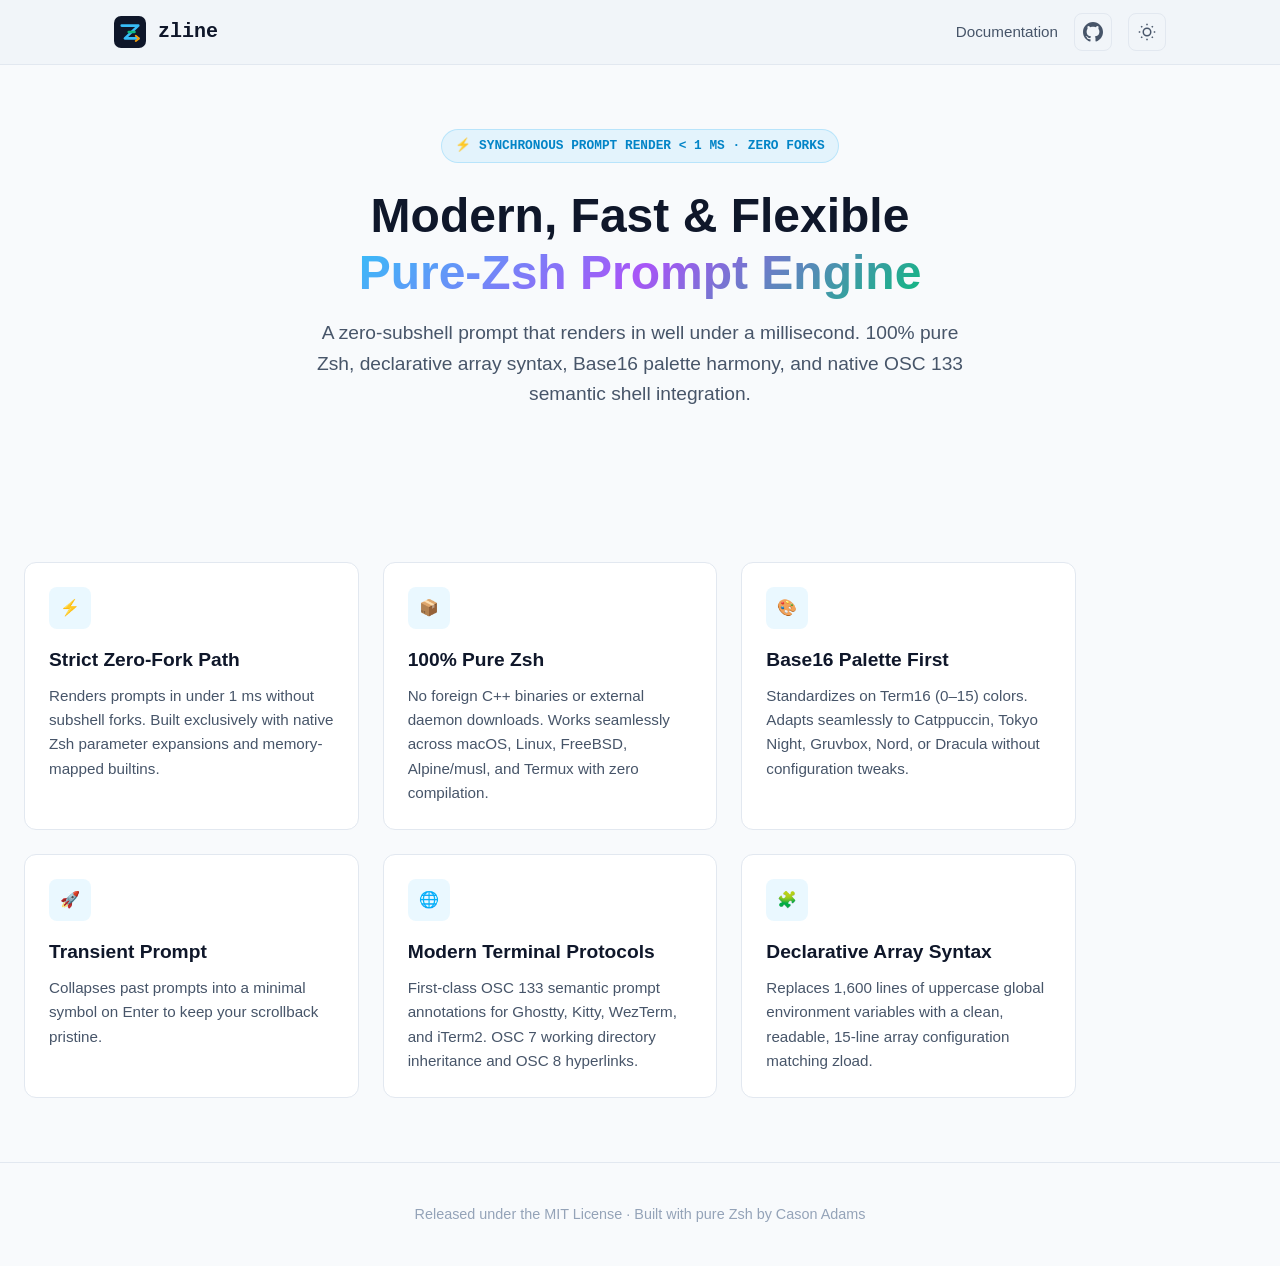
==== commit dc2c7c60: "docs: focus on speed, document segment priorities and untracked option Drop replacement-for-other-pr" ====
--- a/www/index.html
+++ b/www/index.html
@@ -4,7 +4,7 @@
   <meta charset="UTF-8">
   <meta name="viewport" content="width=device-width, initial-scale=1.0">
   <title>zline · Fast, Modern, Pure-Zsh Prompt Engine</title>
-  <meta name="description" content="Ultra-fast, flexible, pure-Zsh replacement for Powerlevel10k. Sub-millisecond synchronous rendering, zero subshell forks, Base16 palette, declarative zload-style config, and native OSC 133/7/8 integration.">
+  <meta name="description" content="Fast, flexible, pure-Zsh prompt engine. Sub-millisecond synchronous rendering, zero subshell forks, Base16 palette, declarative array config, and native OSC 133/7/8 integration.">
   <link rel="icon" type="image/svg+xml" href="favicon.svg">
   <link rel="stylesheet" href="css/style.css?v=2">
   <script>
@@ -45,14 +45,14 @@
   <header class="hero">
     <div class="container">
       <div class="badge">
-        <span>⚡ SYNCHRONOUS PROMPT RENDER &lt; 0.7 MS · ZERO FORKS</span>
+        <span>⚡ SYNCHRONOUS PROMPT RENDER &lt; 1 MS · ZERO FORKS</span>
       </div>
       <h1>
         Modern, Fast & Flexible<br>
         <span class="gradient-text">Pure-Zsh Prompt Engine</span>
       </h1>
       <p>
-        A streamlined, zero-subshell replacement for Powerlevel10k. 100% pure Zsh, declarative array syntax, Base16 palette harmony, and native OSC 133 semantic shell integration.
+        A zero-subshell prompt that renders in well under a millisecond. 100% pure Zsh, declarative array syntax, Base16 palette harmony, and native OSC 133 semantic shell integration.
       </p>
     </div>
   </header>
@@ -62,7 +62,7 @@
     <div class="feature-card">
       <div class="feature-icon">⚡</div>
       <h3>Strict Zero-Fork Path</h3>
-      <p>Renders prompts in under 0.7 ms without subshell forks. Built exclusively with native Zsh parameter expansions and memory-mapped builtins.</p>
+      <p>Renders prompts in under 1 ms without subshell forks. Built exclusively with native Zsh parameter expansions and memory-mapped builtins.</p>
     </div>
 
     <div class="feature-card">
